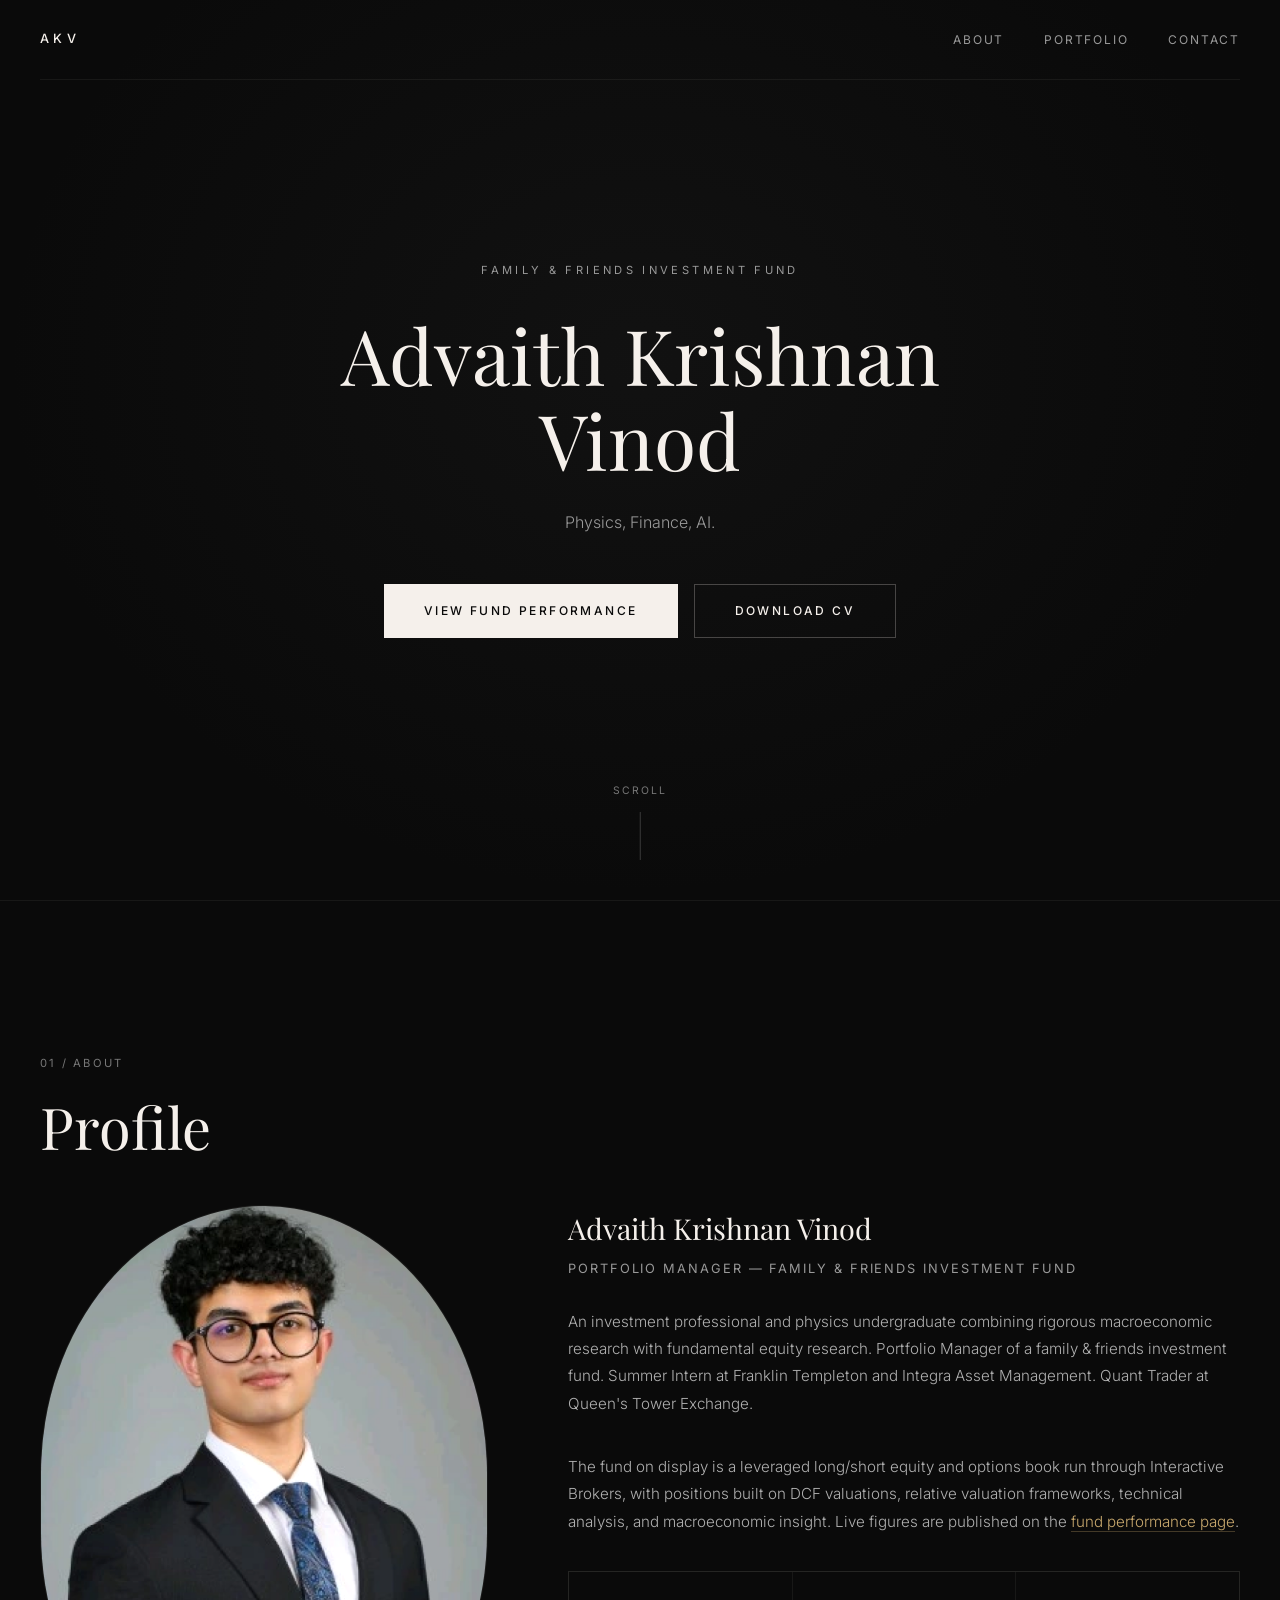
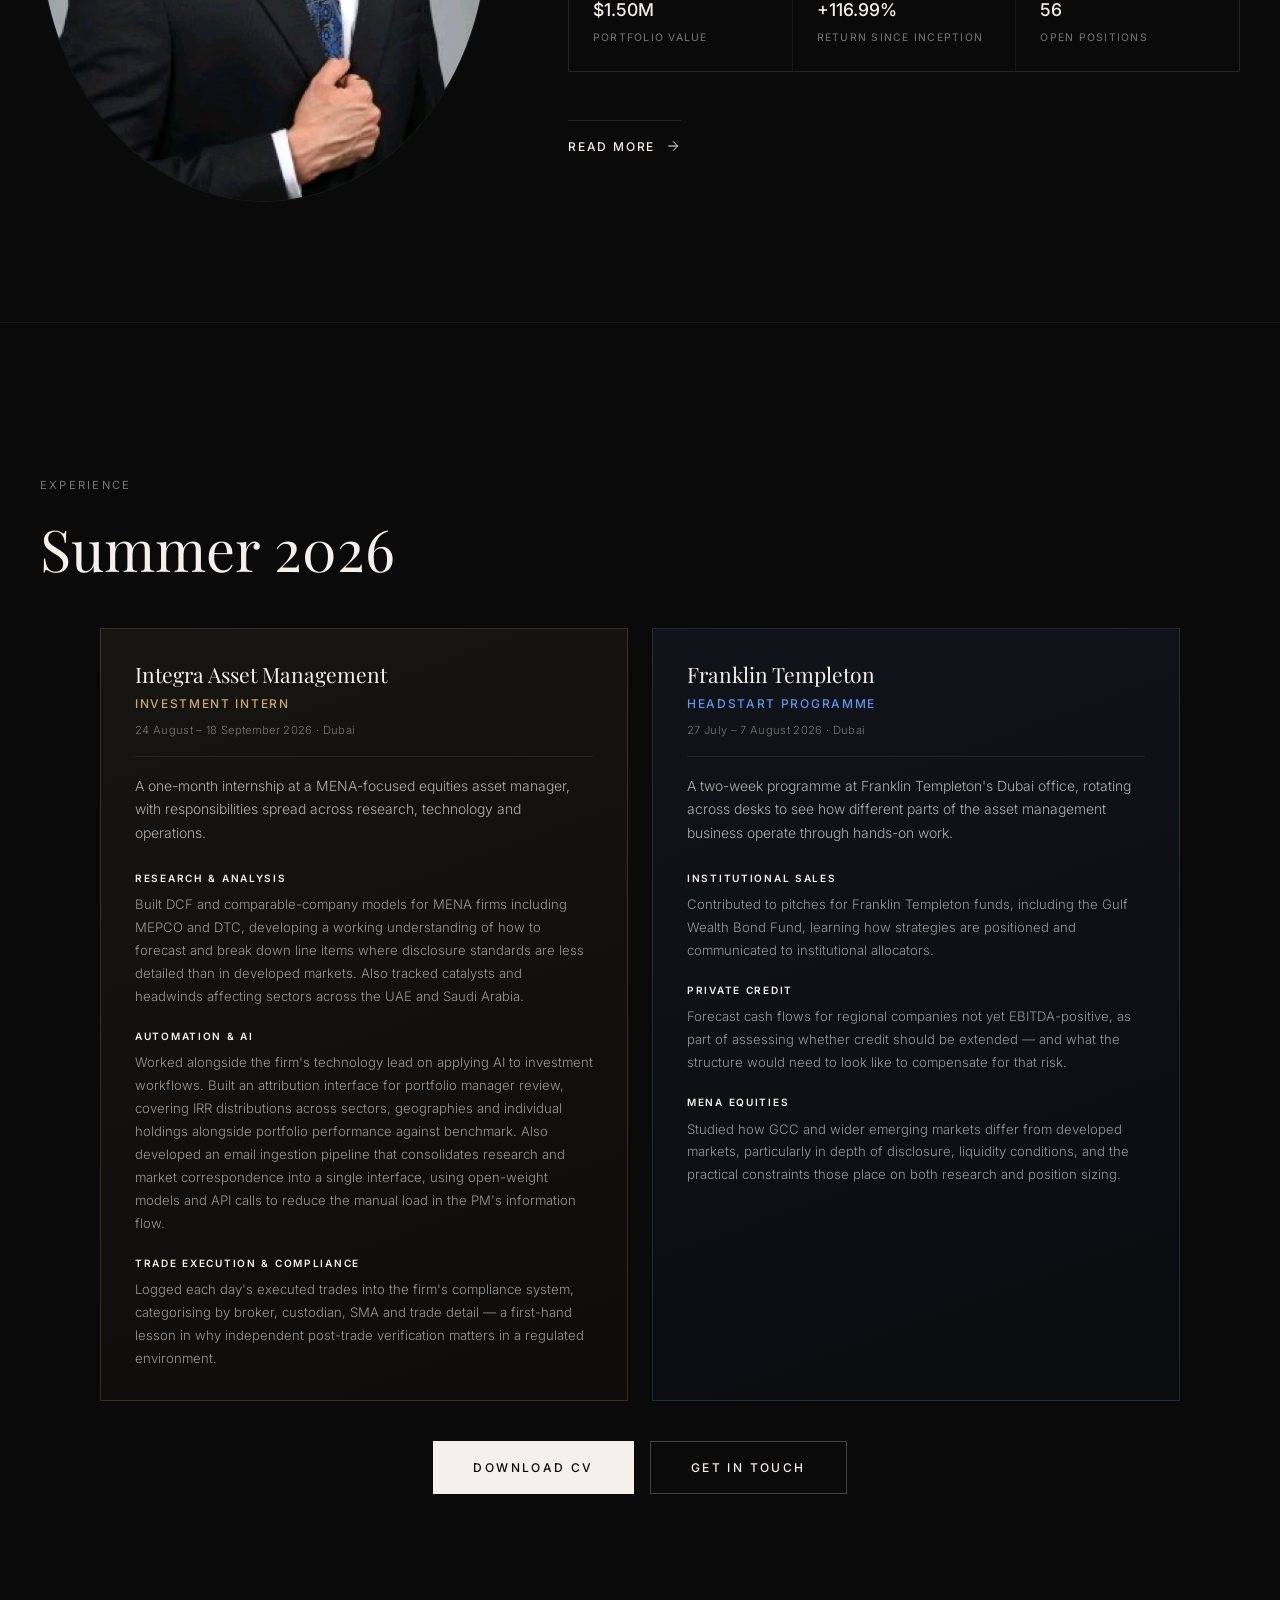
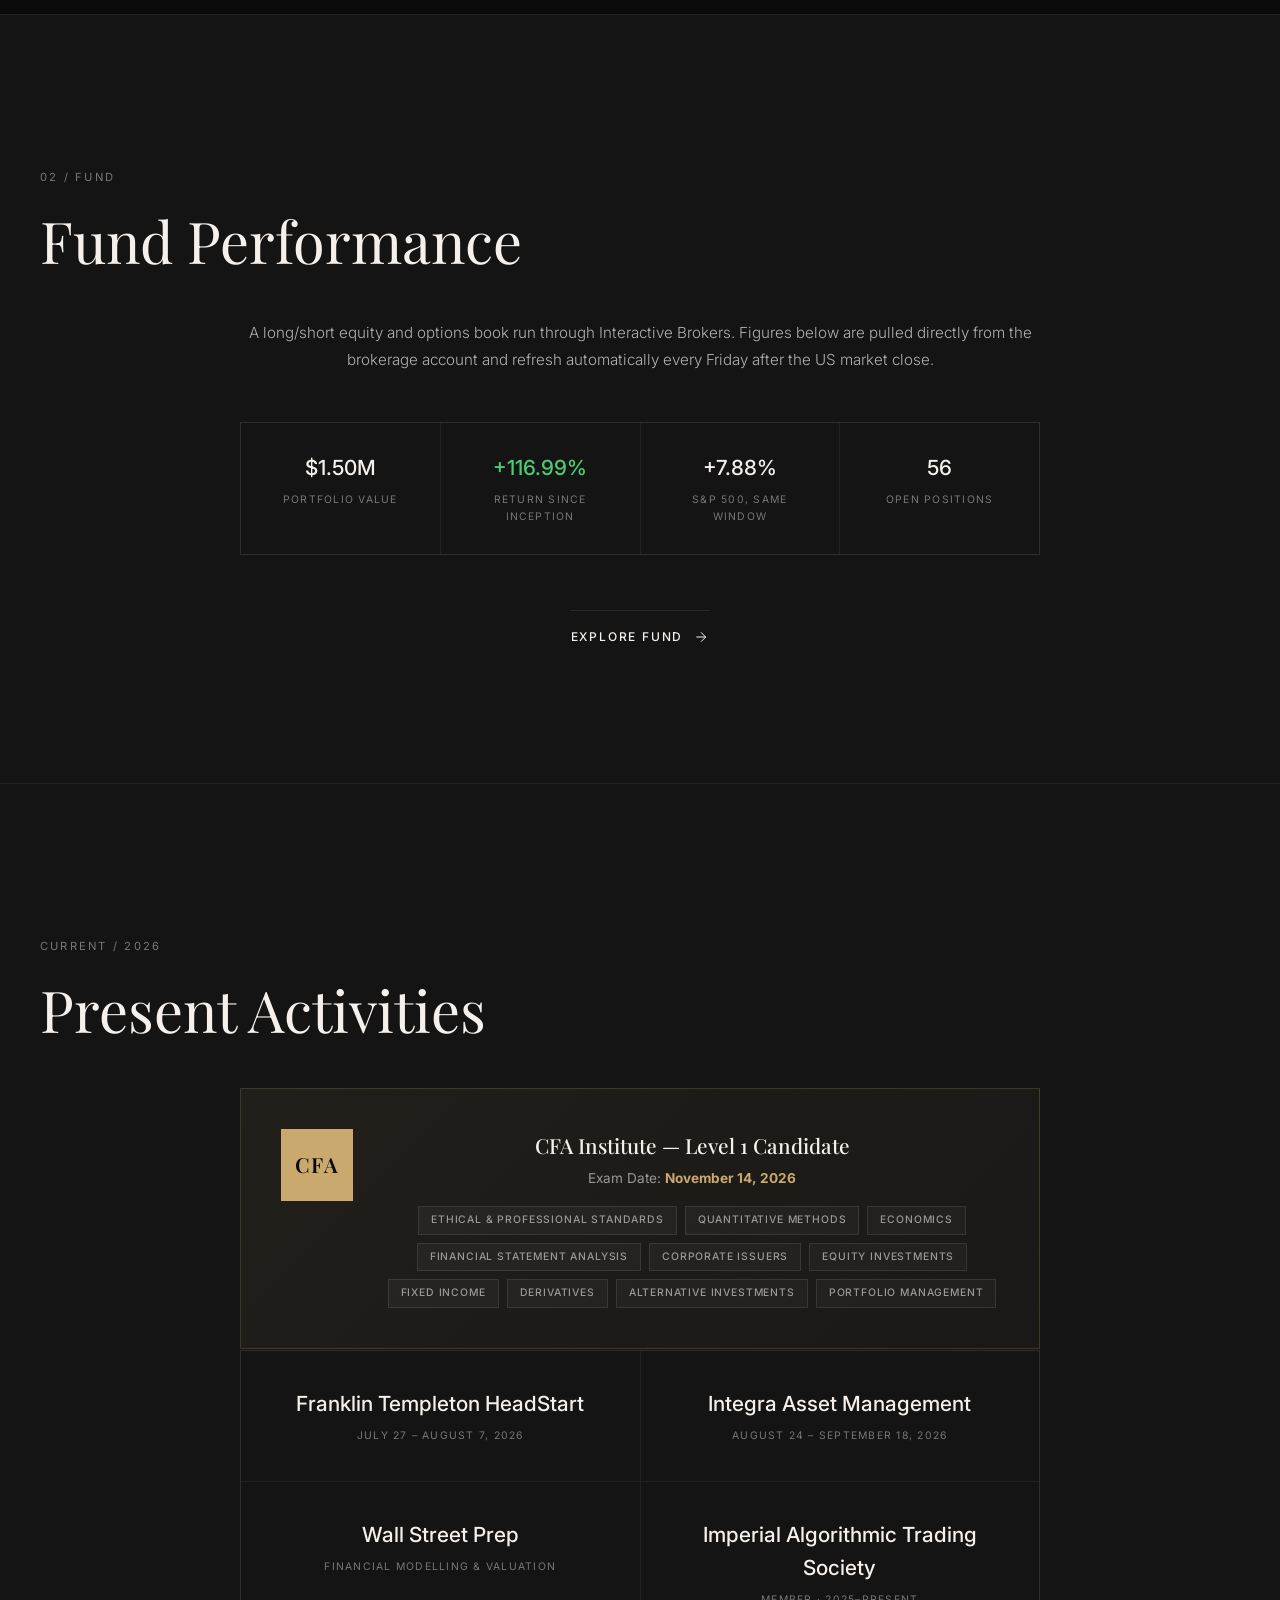
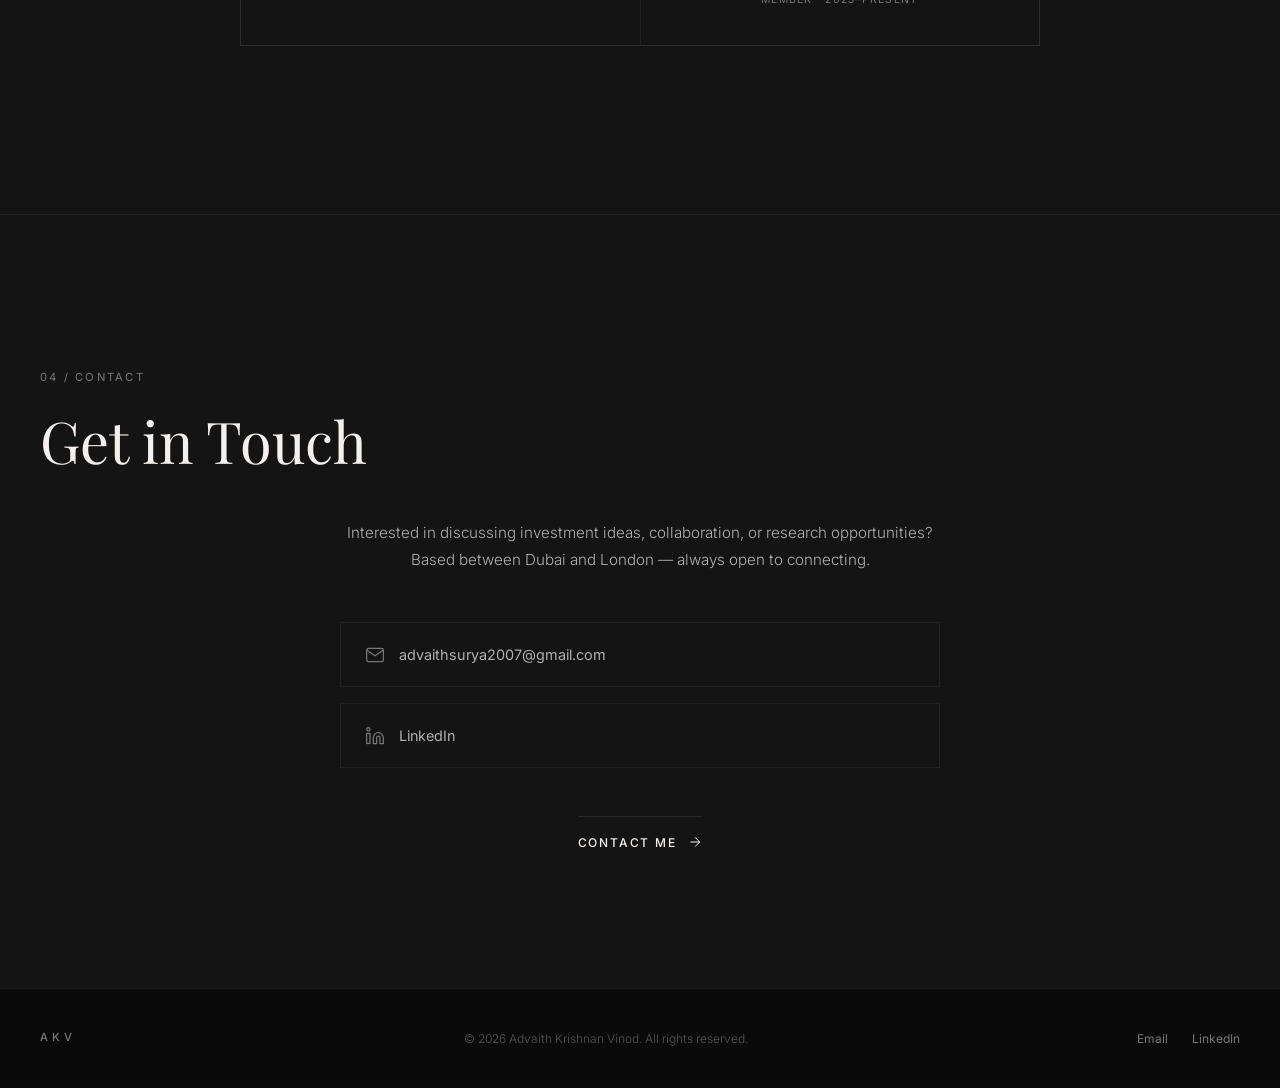
==== index.html @ c3e995c8 "Redesign: animated growth chart, weekly returns, and copy changes CHARTS The performance section now" ====
<!DOCTYPE html>
<html lang="en">
<head>
    <meta charset="UTF-8">
    <meta name="viewport" content="width=device-width, initial-scale=1.0">
    <title>Advaith Krishnan Vinod | Portfolio Manager</title>
    <link rel="stylesheet" href="css/style.css">
    <link rel="preconnect" href="https://fonts.googleapis.com">
    <link rel="preconnect" href="https://fonts.gstatic.com" crossorigin>
    <link href="https://fonts.googleapis.com/css2?family=Inter:wght@300;400;500;600&family=Playfair+Display:ital,wght@0,400;0,500;0,600;1,400&display=swap" rel="stylesheet">
</head>
<body>

    <!-- Loader -->
    <div id="loader">
        <div class="loader-line"></div>
    </div>

    <!-- Navigation -->
    <nav id="navbar">
        <div class="nav-inner">
            <a href="index.html" class="nav-logo">AKV</a>
            <div class="nav-links">
                <a href="pages/about.html" class="nav-link">About</a>
                <a href="pages/portfolio.html" class="nav-link">Portfolio</a>
                <a href="pages/contact.html" class="nav-link">Contact</a>
            </div>
            <button class="nav-menu-btn" id="menuBtn" aria-label="Toggle menu">
                <span></span>
                <span></span>
            </button>
        </div>
    </nav>

    <!-- Mobile Menu -->
    <div id="mobileMenu" class="mobile-menu">
        <div class="mobile-menu-links">
            <a href="pages/about.html" class="mobile-link">About</a>
            <a href="pages/portfolio.html" class="mobile-link">Portfolio</a>
            <a href="pages/contact.html" class="mobile-link">Contact</a>
        </div>
    </div>

    <!-- Hero Section -->
    <section id="hero" class="section hero">
        <div class="hero-content">
            <p class="hero-eyebrow">Family &amp; Friends Investment Fund</p>
            <h1 class="hero-title">
                <span class="title-line">Advaith Krishnan Vinod</span>
            </h1>
            <p class="hero-subtitle">Physics, Finance, AI.</p>
            <div class="hero-ctas">
                <a href="pages/portfolio.html" class="hero-cta">View Fund Performance</a>
                <a href="CV - AVK (Summer 27).pdf" class="hero-cta hero-cta-outline" target="_blank">Download CV</a>
            </div>
        </div>
        <div class="hero-scroll-indicator">
            <span>Scroll</span>
            <div class="scroll-line"></div>
        </div>
    </section>

    <!-- About Snippet -->
    <section id="about-snippet" class="section snippet-section">
        <div class="container">
            <div class="section-header">
                <span class="section-label">01 / About</span>
                <h2 class="section-title">Profile</h2>
            </div>
            <div class="snippet-grid snippet-about">
                <div class="snippet-image">
                    <img src="assets/images/portrait.png" alt="Advaith Krishnan Vinod" loading="lazy">
                </div>
                <div class="snippet-content">
                    <h3 class="snippet-name">Advaith Krishnan Vinod</h3>
                    <p class="snippet-role">Portfolio Manager — Family &amp; Friends Investment Fund</p>
                    <p class="snippet-text">An investment professional and physics undergraduate combining rigorous macroeconomic research with fundamental equity research. Portfolio Manager of a family &amp; friends investment fund. Summer Intern at Franklin Templeton and Integra Asset Management. Quant Trader at Queen's Tower Exchange.</p>
                    <p class="snippet-text">The fund on display is a leveraged long/short equity and options book run through Interactive Brokers, with positions built on DCF valuations, relative valuation frameworks, technical analysis, and macroeconomic insight. Live figures are published on the <a href="pages/portfolio.html" class="inline-link">fund performance page</a>.</p>
                    <div class="snippet-highlights">
                        <div class="highlight">
                            <span class="highlight-value" data-fund="value">—</span>
                            <span class="highlight-label">Portfolio Value</span>
                        </div>
                        <div class="highlight">
                            <span class="highlight-value" data-fund="return">—</span>
                            <span class="highlight-label">Return Since Inception</span>
                        </div>
                        <div class="highlight">
                            <span class="highlight-value" data-fund="positions">—</span>
                            <span class="highlight-label">Open Positions</span>
                        </div>
                    </div>
                    <a href="pages/about.html" class="read-more">
                        <span>Read More</span>
                        <svg viewBox="0 0 24 24" fill="none" stroke="currentColor" stroke-width="1.5" width="16" height="16">
                            <line x1="5" y1="12" x2="19" y2="12"/>
                            <polyline points="12 5 19 12 12 19"/>
                        </svg>
                    </a>
                </div>
            </div>
        </div>
    </section>

    <!-- Internship Section -->
    <section id="internship-snippet" class="section snippet-section">
        <div class="container">
            <div class="section-header">
                <span class="section-label">Experience</span>
                <h2 class="section-title">Summer 2026</h2>
            </div>
            <div class="snippet-content-full snippet-content-wide">
                <div class="role-grid">

                    <article class="role-card">
                        <header class="role-head">
                            <h3 class="role-firm">Integra Asset Management</h3>
                            <p class="role-title">Investment Intern</p>
                            <p class="role-meta">24 August – 18 September 2026 &middot; Dubai</p>
                        </header>
                        <p class="role-intro">A one-month internship at a MENA-focused equities asset manager, with responsibilities spread across research, technology and operations.</p>

                        <div class="role-area">
                            <h4 class="role-area-title">Research &amp; Analysis</h4>
                            <p>Built DCF and comparable-company models for MENA firms including MEPCO and DTC, developing a working understanding of how to forecast and break down line items where disclosure standards are less detailed than in developed markets. Also tracked catalysts and headwinds affecting sectors across the UAE and Saudi Arabia.</p>
                        </div>

                        <div class="role-area">
                            <h4 class="role-area-title">Automation &amp; AI</h4>
                            <p>Worked alongside the firm's technology lead on applying AI to investment workflows. Built an attribution interface for portfolio manager review, covering IRR distributions across sectors, geographies and individual holdings alongside portfolio performance against benchmark. Also developed an email ingestion pipeline that consolidates research and market correspondence into a single interface, using open-weight models and API calls to reduce the manual load in the PM's information flow.</p>
                        </div>

                        <div class="role-area">
                            <h4 class="role-area-title">Trade Execution &amp; Compliance</h4>
                            <p>Logged each day's executed trades into the firm's compliance system, categorising by broker, custodian, SMA and trade detail — a first-hand lesson in why independent post-trade verification matters in a regulated environment.</p>
                        </div>
                    </article>

                    <article class="role-card role-card-alt">
                        <header class="role-head">
                            <h3 class="role-firm">Franklin Templeton</h3>
                            <p class="role-title">HeadStart Programme</p>
                            <p class="role-meta">27 July – 7 August 2026 &middot; Dubai</p>
                        </header>
                        <p class="role-intro">A two-week programme at Franklin Templeton's Dubai office, rotating across desks to see how different parts of the asset management business operate through hands-on work.</p>

                        <div class="role-area">
                            <h4 class="role-area-title">Institutional Sales</h4>
                            <p>Contributed to pitches for Franklin Templeton funds, including the Gulf Wealth Bond Fund, learning how strategies are positioned and communicated to institutional allocators.</p>
                        </div>

                        <div class="role-area">
                            <h4 class="role-area-title">Private Credit</h4>
                            <p>Forecast cash flows for regional companies not yet EBITDA-positive, as part of assessing whether credit should be extended — and what the structure would need to look like to compensate for that risk.</p>
                        </div>

                        <div class="role-area">
                            <h4 class="role-area-title">MENA Equities</h4>
                            <p>Studied how GCC and wider emerging markets differ from developed markets, particularly in depth of disclosure, liquidity conditions, and the practical constraints those place on both research and position sizing.</p>
                        </div>
                    </article>

                </div>
                <div class="internship-ctas">
                    <a href="CV - AVK (Summer 27).pdf" class="hero-cta" target="_blank">Download CV</a>
                    <a href="pages/contact.html" class="hero-cta hero-cta-outline">Get in Touch</a>
                </div>
            </div>
        </div>
    </section>

    <!-- Portfolio Snippet -->
    <section id="portfolio-snippet" class="section snippet-section snippet-dark">
        <div class="container">
            <div class="section-header">
                <span class="section-label">02 / Fund</span>
                <h2 class="section-title">Fund Performance</h2>
            </div>
            <div class="snippet-content-full">
                <p class="snippet-text">A long/short equity and options book run through Interactive Brokers. Figures below are pulled directly from the brokerage account and refresh automatically every Friday after the US market close.</p>
                <div class="portfolio-preview-stats">
                    <div class="preview-stat">
                        <span class="preview-stat-value" data-fund="value">—</span>
                        <span class="preview-stat-label">Portfolio Value</span>
                    </div>
                    <div class="preview-stat">
                        <span class="preview-stat-value positive" data-fund="return">—</span>
                        <span class="preview-stat-label">Return Since Inception</span>
                    </div>
                    <div class="preview-stat">
                        <span class="preview-stat-value" data-fund="benchmark">—</span>
                        <span class="preview-stat-label">S&amp;P 500, Same Window</span>
                    </div>
                    <div class="preview-stat">
                        <span class="preview-stat-value" data-fund="positions">—</span>
                        <span class="preview-stat-label">Open Positions</span>
                    </div>
                </div>
                <a href="pages/portfolio.html" class="read-more">
                    <span>Explore Fund</span>
                    <svg viewBox="0 0 24 24" fill="none" stroke="currentColor" stroke-width="1.5" width="16" height="16">
                        <line x1="5" y1="12" x2="19" y2="12"/>
                        <polyline points="12 5 19 12 12 19"/>
                    </svg>
                </a>
            </div>
        </div>
    </section>

    <!-- Present Activities Section -->
    <section id="activities-snippet" class="section snippet-section snippet-dark">
        <div class="container">
            <div class="section-header">
                <span class="section-label">Current / 2026</span>
                <h2 class="section-title">Present Activities</h2>
            </div>
            <div class="snippet-content-full">
                <div class="cfa-feature-card">
                    <div class="cfa-feature-inner">
                        <div class="cfa-feature-badge">CFA</div>
                        <div class="cfa-feature-content">
                            <h3>CFA Institute — Level 1 Candidate</h3>
                            <p class="cfa-exam-date">Exam Date: <strong>November 14, 2026</strong></p>
                            <div class="cfa-topics">
                                <span class="cfa-topic">Ethical & Professional Standards</span>
                                <span class="cfa-topic">Quantitative Methods</span>
                                <span class="cfa-topic">Economics</span>
                                <span class="cfa-topic">Financial Statement Analysis</span>
                                <span class="cfa-topic">Corporate Issuers</span>
                                <span class="cfa-topic">Equity Investments</span>
                                <span class="cfa-topic">Fixed Income</span>
                                <span class="cfa-topic">Derivatives</span>
                                <span class="cfa-topic">Alternative Investments</span>
                                <span class="cfa-topic">Portfolio Management</span>
                            </div>
                        </div>
                    </div>
                </div>
                <div class="portfolio-preview-stats activities-grid">
                    <div class="preview-stat">
                        <span class="preview-stat-value">Franklin Templeton HeadStart</span>
                        <span class="preview-stat-label">July 27 – August 7, 2026</span>
                    </div>
                    <div class="preview-stat">
                        <span class="preview-stat-value">Integra Asset Management</span>
                        <span class="preview-stat-label">August 24 – September 18, 2026</span>
                    </div>
                    <div class="preview-stat">
                        <span class="preview-stat-value">Wall Street Prep</span>
                        <span class="preview-stat-label">Financial Modelling & Valuation</span>
                    </div>
                    <div class="preview-stat">
                        <span class="preview-stat-value">Imperial Algorithmic Trading Society</span>
                        <span class="preview-stat-label">Member · 2025–Present</span>
                    </div>
                </div>
            </div>
        </div>
    </section>

    <!-- Contact Snippet -->
    <section id="contact-snippet" class="section snippet-section snippet-dark">
        <div class="container">
            <div class="section-header">
                <span class="section-label">04 / Contact</span>
                <h2 class="section-title">Get in Touch</h2>
            </div>
            <div class="snippet-content-full snippet-contact">
                <p class="snippet-text">Interested in discussing investment ideas, collaboration, or research opportunities? Based between Dubai and London — always open to connecting.</p>
                <div class="contact-preview-links">
                    <a href="mailto:advaithsurya2007@gmail.com" class="contact-preview-link">
                        <svg viewBox="0 0 24 24" fill="none" stroke="currentColor" stroke-width="1.5" width="20" height="20">
                            <path d="M4 4h16c1.1 0 2 .9 2 2v12c0 1.1-.9 2-2 2H4c-1.1 0-2-.9-2-2V6c0-1.1.9-2 2-2z"/>
                            <polyline points="22,6 12,13 2,6"/>
                        </svg>
                        <span>advaithsurya2007@gmail.com</span>
                    </a>
                    <a href="https://www.linkedin.com/in/advaith-krishnan-vinod" target="_blank" rel="noopener" class="contact-preview-link">
                        <svg viewBox="0 0 24 24" fill="none" stroke="currentColor" stroke-width="1.5" width="20" height="20">
                            <path d="M16 8a6 6 0 0 1 6 6v7h-4v-7a2 2 0 0 0-2-2 2 2 0 0 0-2 2v7h-4v-7a6 6 0 0 1 6-6z"/>
                            <rect x="2" y="9" width="4" height="12"/>
                            <circle cx="4" cy="4" r="2"/>
                        </svg>
                        <span>LinkedIn</span>
                    </a>
                </div>
                <a href="pages/contact.html" class="read-more">
                    <span>Contact Me</span>
                    <svg viewBox="0 0 24 24" fill="none" stroke="currentColor" stroke-width="1.5" width="16" height="16">
                        <line x1="5" y1="12" x2="19" y2="12"/>
                        <polyline points="12 5 19 12 12 19"/>
                    </svg>
                </a>
            </div>
        </div>
    </section>

    <!-- Footer -->
    <footer class="footer">
        <div class="container footer-inner">
            <span class="footer-logo">AKV</span>
            <span class="footer-copy">&copy; 2026 Advaith Krishnan Vinod. All rights reserved.</span>
            <div class="footer-links">
                <a href="mailto:advaithsurya2007@gmail.com">Email</a>
                <a href="https://www.linkedin.com/in/advaith-krishnan-vinod" target="_blank" rel="noopener">LinkedIn</a>
            </div>
        </div>
    </footer>

    <script src="js/fund-data.js"></script>
    <script src="js/app.js"></script>
</body>
</html>
---- css/style.css ----
/* ============================================
   INVESTMENT PORTFOLIO — Luxury Minimalist Theme
   Color: Black + Off-white
   Inspired by: Chanel, Bottega Veneta, Aesop
   ============================================ */

:root {
    --black: #0a0a0a;
    --black-light: #141414;
    --black-soft: #1a1a1a;
    --gray-900: #222222;
    --gray-800: #2a2a2a;
    --gray-700: #3a3a3a;
    --gray-600: #555555;
    --gray-500: #777777;
    --gray-400: #999999;
    --gray-300: #b0b0b0;
    --off-white: #f5f0eb;
    --cream: #ede8e3;
    --white: #faf8f6;
    --green: #4ecb71;
    --green-soft: rgba(78, 203, 113, 0.12);
    --red: #e74c5e;
    --red-soft: rgba(231, 76, 94, 0.12);
    --gold: #c9a96e;

    --font-sans: 'Inter', -apple-system, BlinkMacSystemFont, sans-serif;
    --font-serif: 'Playfair Display', Georgia, serif;

    --ease-out-expo: cubic-bezier(0.16, 1, 0.3, 1);
    --ease-out-quart: cubic-bezier(0.25, 1, 0.5, 1);
}

/* ---- Reset & Base ---- */
*, *::before, *::after {
    margin: 0;
    padding: 0;
    box-sizing: border-box;
}

html {
    scroll-behavior: smooth;
    font-size: 16px;
    -webkit-font-smoothing: antialiased;
    -moz-osx-font-smoothing: grayscale;
}

body {
    font-family: var(--font-sans);
    background: var(--black);
    color: var(--off-white);
    line-height: 1.6;
    overflow-x: hidden;
}

::selection {
    background: var(--off-white);
    color: var(--black);
}

a {
    color: inherit;
    text-decoration: none;
}

img {
    max-width: 100%;
    display: block;
}

button {
    border: none;
    background: none;
    cursor: pointer;
    font-family: inherit;
    color: inherit;
}

ul {
    list-style: none;
}

/* ---- Internship Section ---- */
.internship-text strong {
    color: var(--off-white);
    font-weight: 500;
}

.internship-details {
    display: flex;
    gap: 40px;
    margin: 32px 0;
    flex-wrap: wrap;
}

.internship-detail {
    display: flex;
    flex-direction: column;
    gap: 4px;
}

.internship-detail-label {
    font-size: 0.6rem;
    font-weight: 400;
    letter-spacing: 0.15em;
    text-transform: uppercase;
    color: var(--gray-500);
}

.internship-detail-value {
    font-size: 0.9rem;
    font-weight: 400;
    color: var(--off-white);
    line-height: 1.5;
}

.internship-ctas {
    display: flex;
    justify-content: center;
    gap: 16px;
    margin-top: 8px;
}

@media (max-width: 768px) {
    .internship-details {
        gap: 24px;
    }
}

/* ---- Loader ---- */
#loader {
    position: fixed;
    top: 0;
    left: 0;
    width: 100%;
    height: 100%;
    background: var(--black);
    z-index: 10000;
    display: flex;
    align-items: center;
    justify-content: center;
    transition: opacity 0.6s var(--ease-out-expo), visibility 0.6s;
}

#loader.hidden {
    opacity: 0;
    visibility: hidden;
}

.loader-line {
    width: 120px;
    height: 1px;
    background: var(--gray-700);
    position: relative;
    overflow: hidden;
}

.loader-line::after {
    content: '';
    position: absolute;
    top: 0;
    left: -100%;
    width: 100%;
    height: 100%;
    background: var(--off-white);
    animation: loaderSlide 1.2s var(--ease-out-expo) infinite;
}

@keyframes loaderSlide {
    0% { left: -100%; }
    100% { left: 100%; }
}

/* ---- Container ---- */
.container {
    width: 100%;
    max-width: 1280px;
    margin: 0 auto;
    padding: 0 40px;
}

@media (max-width: 768px) {
    .container { padding: 0 24px; }
}

/* ---- Navigation ---- */
#navbar {
    position: fixed;
    top: 0;
    left: 0;
    width: 100%;
    z-index: 1000;
    padding: 0 40px;
    transition: background 0.4s, backdrop-filter 0.4s, padding 0.4s;
}

#navbar.scrolled {
    background: rgba(10, 10, 10, 0.85);
    backdrop-filter: blur(20px);
    -webkit-backdrop-filter: blur(20px);
}

.nav-inner {
    display: flex;
    align-items: center;
    justify-content: space-between;
    height: 80px;
    border-bottom: 1px solid rgba(245, 240, 235, 0.06);
}

.nav-logo {
    font-family: var(--font-sans);
    font-weight: 500;
    font-size: 0.8rem;
    letter-spacing: 0.35em;
    color: var(--off-white);
}

.nav-links {
    display: flex;
    gap: 40px;
}

.nav-link {
    font-size: 0.75rem;
    font-weight: 400;
    letter-spacing: 0.15em;
    text-transform: uppercase;
    color: var(--gray-400);
    transition: color 0.3s;
    position: relative;
}

.nav-link::after {
    content: '';
    position: absolute;
    bottom: -4px;
    left: 0;
    width: 0;
    height: 1px;
    background: var(--off-white);
    transition: width 0.4s var(--ease-out-expo);
}

.nav-link:hover,
.nav-link.active {
    color: var(--off-white);
}

.nav-link:hover::after,
.nav-link.active::after {
    width: 100%;
}

.nav-menu-btn {
    display: none;
    flex-direction: column;
    gap: 6px;
    padding: 8px;
}

.nav-menu-btn span {
    display: block;
    width: 24px;
    height: 1px;
    background: var(--off-white);
    transition: transform 0.3s var(--ease-out-expo), opacity 0.3s;
}

.nav-menu-btn.open span:first-child {
    transform: translateY(3.5px) rotate(45deg);
}

.nav-menu-btn.open span:last-child {
    transform: translateY(-3.5px) rotate(-45deg);
}

@media (max-width: 768px) {
    #navbar { padding: 0 24px; }
    .nav-links { display: none; }
    .nav-menu-btn { display: flex; }
}

/* ---- Mobile Menu ---- */
.mobile-menu {
    position: fixed;
    top: 0;
    left: 0;
    width: 100%;
    height: 100%;
    background: var(--black);
    z-index: 999;
    display: flex;
    align-items: center;
    justify-content: center;
    opacity: 0;
    visibility: hidden;
    transition: opacity 0.5s var(--ease-out-expo), visibility 0.5s;
}

.mobile-menu.open {
    opacity: 1;
    visibility: visible;
}

.mobile-menu-links {
    display: flex;
    flex-direction: column;
    align-items: center;
    gap: 32px;
}

.mobile-link {
    font-family: var(--font-serif);
    font-size: 2rem;
    font-weight: 400;
    color: var(--off-white);
    opacity: 0;
    transform: translateY(20px);
    transition: opacity 0.5s var(--ease-out-expo), transform 0.5s var(--ease-out-expo);
}

.mobile-menu.open .mobile-link {
    opacity: 1;
    transform: translateY(0);
}

.mobile-menu.open .mobile-link:nth-child(1) { transition-delay: 0.1s; }
.mobile-menu.open .mobile-link:nth-child(2) { transition-delay: 0.15s; }
.mobile-menu.open .mobile-link:nth-child(3) { transition-delay: 0.2s; }
.mobile-menu.open .mobile-link:nth-child(4) { transition-delay: 0.25s; }

/* ---- Section Base ---- */
.section {
    padding: 140px 0;
    position: relative;
}

.section-header {
    margin-bottom: 80px;
}

.section-label {
    display: block;
    font-size: 0.7rem;
    font-weight: 400;
    letter-spacing: 0.2em;
    text-transform: uppercase;
    color: var(--gray-500);
    margin-bottom: 20px;
}

.section-title {
    font-family: var(--font-serif);
    font-size: clamp(2.4rem, 5vw, 3.6rem);
    font-weight: 400;
    line-height: 1.15;
    color: var(--off-white);
}

/* ---- Reveal Animation ---- */
.reveal {
    opacity: 0;
    transform: translateY(26px);
    transition: opacity 0.75s var(--ease-out-expo), transform 0.75s var(--ease-out-expo);
    will-change: opacity, transform;
}

.reveal.visible {
    opacity: 1;
    transform: none;
}

/* Children of a revealed group come in one after another rather than all at
   once — the eye follows the sequence instead of the whole block flashing in. */
.reveal-stagger > * {
    opacity: 0;
    transform: translateY(18px);
    transition: opacity 0.62s var(--ease-out-expo), transform 0.62s var(--ease-out-expo);
}

.reveal-stagger.visible > * {
    opacity: 1;
    transform: none;
}

.reveal-stagger.visible > *:nth-child(1) { transition-delay: 0.00s; }
.reveal-stagger.visible > *:nth-child(2) { transition-delay: 0.09s; }
.reveal-stagger.visible > *:nth-child(3) { transition-delay: 0.18s; }
.reveal-stagger.visible > *:nth-child(4) { transition-delay: 0.27s; }
.reveal-stagger.visible > *:nth-child(5) { transition-delay: 0.36s; }
.reveal-stagger.visible > *:nth-child(6) { transition-delay: 0.45s; }

/* Section headings rise a little further, so a new section announces itself. */
.section-header.reveal {
    transform: translateY(34px);
}

/* The portrait drifts in from the side to break the uniform upward motion. */
.snippet-image.reveal {
    transform: translateY(0) translateX(-30px);
}
.snippet-image.reveal.visible {
    transform: none;
}

/* Anyone who has asked for less motion gets none of it. */
@media (prefers-reduced-motion: reduce) {
    .reveal,
    .reveal-stagger > * {
        opacity: 1 !important;
        transform: none !important;
        transition: none !important;
    }
}

/* ---- Hero ---- */
.hero {
    min-height: 100vh;
    display: flex;
    align-items: center;
    justify-content: center;
    text-align: center;
    padding: 0 40px;
    position: relative;
    background: var(--black);
}

.hero::before {
    content: '';
    position: absolute;
    top: 0;
    left: 0;
    right: 0;
    bottom: 0;
    background: radial-gradient(ellipse at 50% 40%, rgba(60, 60, 60, 0.15) 0%, transparent 70%);
    pointer-events: none;
}

.hero-content {
    max-width: 800px;
    position: relative;
    z-index: 1;
}

.hero-eyebrow {
    font-size: 0.7rem;
    font-weight: 400;
    letter-spacing: 0.3em;
    text-transform: uppercase;
    color: var(--gray-400);
    margin-bottom: 32px;
    opacity: 0;
    animation: fadeUp 1s var(--ease-out-expo) 0.5s forwards;
}

.hero-title {
    font-family: var(--font-serif);
    font-size: clamp(2.8rem, 6vw, 5rem);
    font-weight: 400;
    line-height: 1.1;
    margin-bottom: 28px;
}

.title-line {
    display: block;
    opacity: 0;
    animation: fadeUp 1s var(--ease-out-expo) forwards;
}

.title-line:nth-child(1) { animation-delay: 0.7s; }
.title-line:nth-child(2) { animation-delay: 0.9s; }

.hero-subtitle {
    font-size: 1rem;
    font-weight: 300;
    color: var(--gray-400);
    max-width: 520px;
    margin: 0 auto 48px;
    line-height: 1.7;
    opacity: 0;
    animation: fadeUp 1s var(--ease-out-expo) 1.1s forwards;
}

.hero-cta {
    display: inline-flex;
    align-items: center;
    gap: 8px;
    font-size: 0.75rem;
    font-weight: 500;
    letter-spacing: 0.2em;
    text-transform: uppercase;
    color: var(--black);
    background: var(--off-white);
    padding: 16px 40px;
    transition: background 0.3s, border-color 0.3s, transform 0.3s var(--ease-out-expo);
}

.hero .hero-cta {
    opacity: 0;
    animation: fadeUp 1s var(--ease-out-expo) 1.3s forwards;
}

.hero-cta:hover {
    background: var(--cream);
    transform: translateY(-2px);
}

.hero-scroll-indicator {
    position: absolute;
    bottom: 40px;
    left: 50%;
    transform: translateX(-50%);
    display: flex;
    flex-direction: column;
    align-items: center;
    gap: 12px;
    opacity: 0;
    animation: fadeIn 1s var(--ease-out-expo) 1.8s forwards;
}

.hero-scroll-indicator span {
    font-size: 0.65rem;
    letter-spacing: 0.2em;
    text-transform: uppercase;
    color: var(--gray-500);
}

.scroll-line {
    width: 1px;
    height: 48px;
    background: var(--gray-700);
    position: relative;
    overflow: hidden;
}

.scroll-line::after {
    content: '';
    position: absolute;
    top: -100%;
    left: 0;
    width: 100%;
    height: 100%;
    background: var(--off-white);
    animation: scrollLine 2s var(--ease-out-expo) infinite;
}

@keyframes scrollLine {
    0% { top: -100%; }
    50% { top: 100%; }
    50.01% { top: -100%; }
    100% { top: 100%; }
}

@keyframes fadeUp {
    from { opacity: 0; transform: translateY(30px); }
    to { opacity: 1; transform: translateY(0); }
}

@keyframes fadeIn {
    from { opacity: 0; }
    to { opacity: 1; }
}

/* ---- About Section ---- */
.about {
    background: var(--black);
    border-top: 1px solid rgba(245, 240, 235, 0.06);
}

.about-grid {
    display: grid;
    grid-template-columns: 1fr 1.5fr;
    gap: 80px;
    align-items: start;
}

.about-image {
    position: sticky;
    top: 120px;
}

.image-placeholder {
    aspect-ratio: 3/4;
    background: var(--black-soft);
    border: 1px solid rgba(245, 240, 235, 0.06);
    display: flex;
    align-items: center;
    justify-content: center;
    color: var(--gray-600);
    font-size: 0.8rem;
    letter-spacing: 0.15em;
    text-transform: uppercase;
}

.about-name {
    font-family: var(--font-serif);
    font-size: 1.8rem;
    font-weight: 400;
    margin-bottom: 8px;
}

.about-role {
    font-size: 0.8rem;
    font-weight: 400;
    letter-spacing: 0.15em;
    text-transform: uppercase;
    color: var(--gray-400);
    margin-bottom: 36px;
}

.about-bio p {
    font-size: 0.95rem;
    font-weight: 300;
    color: var(--gray-300);
    line-height: 1.8;
    margin-bottom: 20px;
}

.about-details {
    margin-top: 48px;
    display: flex;
    flex-direction: column;
    gap: 36px;
    padding-top: 48px;
    border-top: 1px solid rgba(245, 240, 235, 0.06);
}

.detail-group h4 {
    font-size: 0.7rem;
    font-weight: 500;
    letter-spacing: 0.2em;
    text-transform: uppercase;
    color: var(--gray-500);
    margin-bottom: 12px;
}

.detail-group p {
    font-size: 0.9rem;
    font-weight: 300;
    color: var(--gray-300);
    line-height: 1.7;
}

.expertise-list li {
    font-size: 0.9rem;
    font-weight: 300;
    color: var(--gray-300);
    padding: 6px 0;
    border-bottom: 1px solid rgba(245, 240, 235, 0.04);
}

.expertise-list li:last-child {
    border-bottom: none;
}

@media (max-width: 900px) {
    .about-grid {
        grid-template-columns: 1fr;
        gap: 48px;
    }
    .about-image {
        position: relative;
        top: 0;
        max-width: 320px;
    }
}

/* ---- Portfolio Section ---- */
.portfolio-section {
    background: var(--black-light);
    border-top: 1px solid rgba(245, 240, 235, 0.06);
}

.portfolio-summary {
    display: grid;
    grid-template-columns: repeat(3, 1fr);
    gap: 1px;
    background: rgba(245, 240, 235, 0.06);
    border: 1px solid rgba(245, 240, 235, 0.06);
    margin-bottom: 60px;
}

.summary-card {
    background: var(--black-light);
    padding: 32px;
    display: flex;
    flex-direction: column;
    gap: 12px;
}

.summary-label {
    font-size: 0.7rem;
    font-weight: 400;
    letter-spacing: 0.15em;
    text-transform: uppercase;
    color: var(--gray-500);
}

.summary-value {
    font-family: var(--font-sans);
    font-size: 1.6rem;
    font-weight: 500;
    color: var(--off-white);
}

.summary-value.positive { color: var(--green); }
.summary-value.negative { color: var(--red); }

@media (max-width: 768px) {
    .portfolio-summary {
        grid-template-columns: repeat(2, 1fr);
    }
}

@media (max-width: 480px) {
    .portfolio-summary {
        grid-template-columns: 1fr;
    }
}

/* ---- Portfolio Tabs ---- */
.portfolio-tabs {
    display: flex;
    gap: 0;
    border-bottom: 1px solid rgba(245, 240, 235, 0.08);
    margin-bottom: 40px;
}

@media (max-width: 480px) {
    .watchlist-grid {
        grid-template-columns: 1fr;
    }
}

/* ---- Growth Chart ---- */
@media (max-width: 900px) {
    .growth-stats {
        grid-template-columns: repeat(3, 1fr);
    }
}

@media (max-width: 480px) {
    .growth-stats {
        grid-template-columns: repeat(2, 1fr);
    }
    .chart-container {
        padding: 20px;
        height: 300px;
    }
}

/* ---- Models Section ---- */
.tag {
    font-size: 0.65rem;
    font-weight: 400;
    letter-spacing: 0.1em;
    text-transform: uppercase;
    color: var(--gray-400);
    padding: 6px 12px;
    border: 1px solid rgba(245, 240, 235, 0.08);
}

@media (max-width: 480px) {
    .models-grid {
        grid-template-columns: 1fr;
    }
    .model-card {
        padding: 28px;
    }
}

/* ---- Contact Section ---- */
.contact-section {
    background: var(--black-light);
    border-top: 1px solid rgba(245, 240, 235, 0.06);
}

.contact-grid {
    display: grid;
    grid-template-columns: 1fr 1fr;
    gap: 80px;
}

.contact-intro {
    font-size: 1.05rem;
    font-weight: 300;
    color: var(--gray-300);
    line-height: 1.8;
    margin-bottom: 48px;
}

.contact-links {
    display: flex;
    flex-direction: column;
    gap: 24px;
}

.contact-link {
    display: flex;
    align-items: center;
    gap: 20px;
    padding: 24px;
    border: 1px solid rgba(245, 240, 235, 0.06);
    transition: border-color 0.3s, background 0.3s;
}

.contact-link:hover {
    border-color: rgba(245, 240, 235, 0.15);
    background: rgba(245, 240, 235, 0.02);
}

.contact-link-icon {
    width: 24px;
    height: 24px;
    color: var(--gray-500);
    flex-shrink: 0;
}

.contact-link-icon svg {
    width: 100%;
    height: 100%;
}

.contact-link-label {
    display: block;
    font-size: 0.65rem;
    font-weight: 500;
    letter-spacing: 0.2em;
    text-transform: uppercase;
    color: var(--gray-500);
    margin-bottom: 4px;
}

.contact-link-value {
    display: block;
    font-size: 0.9rem;
    font-weight: 400;
    color: var(--off-white);
}

/* ---- Contact Form ---- */
@media (max-width: 900px) {
    .contact-grid {
        grid-template-columns: 1fr;
        gap: 48px;
    }
}

/* ---- Footer ---- */
.footer {
    padding: 40px 0;
    border-top: 1px solid rgba(245, 240, 235, 0.06);
    background: var(--black);
}

.footer-inner {
    display: flex;
    align-items: center;
    justify-content: space-between;
}

.footer-logo {
    font-size: 0.7rem;
    font-weight: 500;
    letter-spacing: 0.35em;
    color: var(--gray-500);
}

.footer-copy {
    font-size: 0.75rem;
    font-weight: 300;
    color: var(--gray-600);
}

.footer-links {
    display: flex;
    gap: 24px;
}

.footer-links a {
    font-size: 0.75rem;
    font-weight: 400;
    color: var(--gray-500);
    transition: color 0.3s;
}

.footer-links a:hover {
    color: var(--off-white);
}

@media (max-width: 768px) {
    .footer-inner {
        flex-direction: column;
        gap: 16px;
        text-align: center;
    }
}

/* ---- Hero CTAs (dual buttons) ---- */
.hero-ctas {
    display: flex;
    gap: 16px;
    justify-content: center;
    opacity: 0;
    animation: fadeUp 1s var(--ease-out-expo) 1.3s forwards;
}

.hero-cta-outline {
    background: transparent;
    color: var(--off-white);
    border: 1px solid rgba(245, 240, 235, 0.25);
}

.hero-cta-outline:hover {
    background: rgba(245, 240, 235, 0.06);
    border-color: rgba(245, 240, 235, 0.5);
}

/* ---- Page Hero (inner pages) ---- */
.page-hero {
    padding: 180px 0 80px;
    background: var(--black);
    border-bottom: 1px solid rgba(245, 240, 235, 0.06);
}

.page-hero-title {
    font-family: var(--font-serif);
    font-size: clamp(2.4rem, 5vw, 3.6rem);
    font-weight: 400;
    color: var(--off-white);
    margin-top: 20px;
}

.page-intro {
    font-size: 1.05rem;
    font-weight: 300;
    color: var(--gray-400);
    line-height: 1.8;
    max-width: 680px;
    margin-bottom: 60px;
}

/* ---- Snippet Sections (Landing Page) ---- */
.snippet-section {
    padding: 120px 0;
    background: var(--black);
    border-top: 1px solid rgba(245, 240, 235, 0.06);
}

.snippet-section.snippet-dark {
    background: var(--black-light);
}

.snippet-grid {
    display: grid;
    grid-template-columns: 1fr 1.5fr;
    gap: 80px;
    align-items: start;
}

.snippet-image {
    position: sticky;
    top: 120px;
}

.snippet-image img {
    width: 100%;
    aspect-ratio: 3/4;
    object-fit: cover;
    object-position: center 20%;
    border: 1px solid rgba(245, 240, 235, 0.06);
    border-radius: 50% / 45%;
    image-rendering: auto;
    filter: contrast(1.02) brightness(1.02);
}

.snippet-name {
    font-family: var(--font-serif);
    font-size: 1.8rem;
    font-weight: 400;
    margin-bottom: 8px;
    color: var(--off-white);
}

.snippet-role {
    font-size: 0.8rem;
    font-weight: 400;
    letter-spacing: 0.15em;
    text-transform: uppercase;
    color: var(--gray-400);
    margin-bottom: 28px;
}

.snippet-text {
    font-size: 0.95rem;
    font-weight: 300;
    color: var(--gray-300);
    line-height: 1.8;
    margin-bottom: 36px;
}

/* Centred rather than left-hugging: at 800px inside a 1200px container this
   used to leave ~440px of dead space down the right of three sections. */
.snippet-content-full {
    max-width: 800px;
    margin: 0 auto;
    text-align: center;
}

/* Long-form prose stays left-aligned — centred multi-line body copy is
   materially harder to read, and the role cards carry real paragraphs. */
.snippet-content-wide .role-card {
    text-align: left;
}

.snippet-content-full .snippet-text {
    margin-bottom: 48px;
}

/* ---- Snippet Highlights ---- */
.snippet-highlights {
    display: grid;
    grid-template-columns: repeat(3, 1fr);
    gap: 1px;
    background: rgba(245, 240, 235, 0.06);
    border: 1px solid rgba(245, 240, 235, 0.06);
    margin-bottom: 40px;
}

.highlight {
    background: var(--black);
    padding: 24px;
    display: flex;
    flex-direction: column;
    gap: 6px;
}

.snippet-dark .highlight {
    background: var(--black-light);
}

.highlight-value {
    font-family: var(--font-sans);
    font-size: 1.1rem;
    font-weight: 500;
    color: var(--off-white);
}

.highlight-label {
    font-size: 0.65rem;
    font-weight: 400;
    letter-spacing: 0.12em;
    text-transform: uppercase;
    color: var(--gray-500);
}

/* ---- AI Project Roadmap ---- */
.ai-project-details {
    margin-top: 32px;
}

.ai-roadmap {
    display: flex;
    flex-direction: column;
    gap: 0;
    position: relative;
}

.ai-roadmap::before {
    content: "";
    position: absolute;
    left: 11px;
    top: 24px;
    bottom: 24px;
    width: 1px;
    background: rgba(245, 240, 235, 0.08);
}

.roadmap-item {
    display: flex;
    gap: 20px;
    padding: 18px 0;
    position: relative;
}

.roadmap-check {
    flex-shrink: 0;
    width: 22px;
    height: 22px;
    border: 1.5px solid rgba(245, 240, 235, 0.15);
    border-radius: 3px;
    position: relative;
    margin-top: 2px;
    background: var(--black);
    z-index: 1;
}

.roadmap-item.completed .roadmap-check {
    background: rgba(74, 222, 128, 0.12);
    border-color: #4ade80;
}

.roadmap-item.completed .roadmap-check::after {
    content: "";
    position: absolute;
    left: 5px;
    top: 2px;
    width: 6px;
    height: 10px;
    border: solid #4ade80;
    border-width: 0 2px 2px 0;
    transform: rotate(45deg);
}

.roadmap-content {
    flex: 1;
    min-width: 0;
}

.roadmap-header {
    display: flex;
    justify-content: space-between;
    align-items: baseline;
    gap: 16px;
    margin-bottom: 8px;
}

.roadmap-header h4 {
    font-family: var(--font-sans);
    font-size: 0.85rem;
    font-weight: 500;
    color: var(--off-white);
    letter-spacing: 0.02em;
}

.roadmap-deadline {
    flex-shrink: 0;
    font-size: 0.6rem;
    font-weight: 400;
    letter-spacing: 0.12em;
    text-transform: uppercase;
    color: var(--gold);
    background: rgba(201, 169, 110, 0.08);
    padding: 4px 10px;
    border-radius: 2px;
}

.roadmap-content p {
    font-size: 0.8rem;
    font-weight: 300;
    color: var(--gray-400);
    line-height: 1.7;
}

@media (max-width: 768px) {
    .roadmap-header {
        flex-direction: column;
        gap: 6px;
    }
}

/* ---- Read More Link ---- */
.read-more {
    display: inline-flex;
    align-items: center;
    gap: 10px;
    font-size: 0.75rem;
    font-weight: 500;
    letter-spacing: 0.15em;
    text-transform: uppercase;
    color: var(--off-white);
    padding: 16px 0;
    border-top: 1px solid rgba(245, 240, 235, 0.1);
    transition: gap 0.4s var(--ease-out-expo), color 0.3s;
    margin-top: 8px;
}

.read-more:hover {
    gap: 16px;
    color: var(--gold);
}

/* ---- Portfolio Preview Stats ---- */
.portfolio-preview-stats {
    display: grid;
    grid-template-columns: repeat(4, 1fr);
    gap: 1px;
    background: rgba(245, 240, 235, 0.06);
    border: 1px solid rgba(245, 240, 235, 0.06);
    margin-bottom: 48px;
}

.preview-stat {
    background: var(--black-light);
    padding: 28px 24px;
    display: flex;
    flex-direction: column;
    gap: 8px;
}

.preview-stat-value {
    font-size: 1.3rem;
    font-weight: 500;
    color: var(--off-white);
}

.preview-stat-value.positive { color: var(--green); }

.preview-stat-label {
    font-size: 0.65rem;
    font-weight: 400;
    letter-spacing: 0.12em;
    text-transform: uppercase;
    color: var(--gray-500);
}

/* ---- Activities Grid ---- */
.activities-grid {
    grid-template-columns: repeat(2, 1fr);
    gap: 1px;
    max-width: 900px;
    margin-left: auto;
    margin-right: auto;
}

.activities-grid .preview-stat {
    text-align: center;
    align-items: center;
    padding: 36px 32px;
}

/* ---- CFA Feature Card ---- */
.cfa-feature-card {
    background: linear-gradient(135deg, rgba(201, 169, 110, 0.08) 0%, rgba(201, 169, 110, 0.03) 100%);
    border: 1px solid rgba(201, 169, 110, 0.2);
    padding: 40px;
    margin-bottom: 1px;
}

.cfa-feature-inner {
    display: flex;
    align-items: flex-start;
    gap: 32px;
    max-width: 900px;
    margin: 0 auto;
}

.cfa-feature-badge {
    flex-shrink: 0;
    width: 72px;
    height: 72px;
    display: flex;
    align-items: center;
    justify-content: center;
    background: var(--gold);
    color: var(--black);
    font-family: var(--font-serif);
    font-size: 1.3rem;
    font-weight: 600;
    letter-spacing: 0.05em;
}

.cfa-feature-content h3 {
    font-family: var(--font-serif);
    font-size: 1.3rem;
    font-weight: 500;
    color: var(--off-white);
    margin-bottom: 6px;
}

.cfa-exam-date {
    font-size: 0.85rem;
    color: var(--gray-400);
    margin-bottom: 16px;
}

.cfa-exam-date strong {
    color: var(--gold);
}

.cfa-topics {
    display: flex;
    flex-wrap: wrap;
    justify-content: center;
    gap: 8px;
}

.cfa-topic {
    font-size: 0.65rem;
    font-weight: 500;
    letter-spacing: 0.08em;
    text-transform: uppercase;
    color: var(--gray-400);
    padding: 5px 12px;
    border: 1px solid rgba(245, 240, 235, 0.1);
    background: rgba(245, 240, 235, 0.03);
}

/* ---- HeadStart Banner ---- */
.headstart-banner {
    background: linear-gradient(135deg, rgba(201, 169, 110, 0.1) 0%, rgba(201, 169, 110, 0.04) 100%);
    border: 1px solid rgba(201, 169, 110, 0.25);
    padding: 24px 32px;
    margin-bottom: 32px;
    display: flex;
    align-items: center;
    gap: 20px;
}

.headstart-tag {
    flex-shrink: 0;
    font-size: 0.6rem;
    font-weight: 600;
    letter-spacing: 0.15em;
    text-transform: uppercase;
    color: var(--black);
    background: var(--gold);
    padding: 6px 14px;
}

.headstart-banner p {
    font-size: 0.9rem;
    color: var(--gray-300);
    line-height: 1.6;
}

.headstart-banner strong {
    color: var(--off-white);
}

.internship-cards-grid {
    display: grid;
    grid-template-columns: 1fr 1fr;
    gap: 16px;
    margin-bottom: 32px;
}

.internship-cards-grid .headstart-banner {
    margin-bottom: 0;
    align-items: flex-start;
}

.headstart-banner-alt {
    background: linear-gradient(135deg, rgba(100, 149, 237, 0.08) 0%, rgba(100, 149, 237, 0.03) 100%) !important;
    border-color: rgba(100, 149, 237, 0.2) !important;
}

.headstart-tag-alt {
    background: #6495ed !important;
    color: var(--black) !important;
}

.internship-banner-meta {
    font-size: 0.75rem !important;
    color: var(--gray-500) !important;
    margin-top: 4px !important;
    letter-spacing: 0.03em;
}

.internship-banner-desc {
    font-size: 0.85rem !important;
    color: var(--gray-400) !important;
    margin-top: 8px !important;
}

.inline-link {
    color: var(--gold);
    border-bottom: 1px solid rgba(201, 169, 110, 0.3);
    transition: border-color 0.2s;
}

.inline-link:hover {
    border-bottom-color: var(--gold);
}

/* ---- Summer 2026 role cards ---- */
/* The default 800px prose measure is too narrow for two detailed columns —
   at that width each card is ~390px, which is a cramped measure for body
   copy. This modifier widens only this section. */
.snippet-content-wide {
    max-width: 1080px;
}

.role-grid {
    display: grid;
    grid-template-columns: 1fr 1fr;
    gap: 24px;
    margin-bottom: 40px;
    align-items: start;
}

.role-card {
    background: linear-gradient(160deg, rgba(201, 169, 110, 0.07) 0%, rgba(201, 169, 110, 0.02) 100%);
    border: 1px solid rgba(201, 169, 110, 0.2);
    padding: 32px 34px 30px;
    height: 100%;
}

.role-card-alt {
    background: linear-gradient(160deg, rgba(100, 149, 237, 0.07) 0%, rgba(100, 149, 237, 0.02) 100%);
    border-color: rgba(100, 149, 237, 0.2);
}

.role-head {
    padding-bottom: 16px;
    margin-bottom: 18px;
    border-bottom: 1px solid rgba(245, 240, 235, 0.08);
}

.role-firm {
    font-family: var(--font-serif);
    font-size: 1.32rem;
    font-weight: 400;
    color: var(--off-white);
    line-height: 1.25;
}

.role-title {
    font-size: 0.75rem;
    font-weight: 500;
    letter-spacing: 0.14em;
    text-transform: uppercase;
    color: var(--gold);
    margin-top: 7px;
}

.role-card-alt .role-title {
    color: #6495ed;
}

.role-meta {
    font-size: 0.7rem;
    font-weight: 300;
    color: var(--gray-500);
    margin-top: 8px;
    letter-spacing: 0.03em;
}

.role-intro {
    font-size: 0.87rem;
    font-weight: 300;
    color: var(--gray-300);
    line-height: 1.72;
    margin-bottom: 24px;
}

.role-area {
    margin-bottom: 20px;
}

.role-area:last-child {
    margin-bottom: 0;
}

.role-area-title {
    font-size: 0.63rem;
    font-weight: 600;
    letter-spacing: 0.17em;
    text-transform: uppercase;
    color: var(--off-white);
    margin-bottom: 7px;
}

.role-area p {
    font-size: 0.82rem;
    font-weight: 300;
    color: var(--gray-400);
    line-height: 1.75;
}

/* ---- Contact Centered ---- */
.contact-info-centered {
    max-width: 680px;
    margin: 0 auto;
    text-align: center;
}

.contact-info-centered .contact-intro {
    margin-bottom: 48px;
}

.contact-links-centered {
    display: grid;
    grid-template-columns: repeat(2, 1fr);
    gap: 1px;
    background: rgba(245, 240, 235, 0.06);
    border: 1px solid rgba(245, 240, 235, 0.06);
}

.contact-links-centered .contact-link {
    background: var(--black-light);
    padding: 32px 24px;
    display: flex;
    flex-direction: column;
    align-items: center;
    text-align: center;
    gap: 12px;
}

.contact-links-centered .contact-link div {
    display: flex;
    flex-direction: column;
    gap: 4px;
}

/* ---- Models 2-col ---- */
.snippet-contact {
    max-width: 600px;
    margin: 0 auto;
}

.contact-preview-links {
    display: flex;
    flex-direction: column;
    gap: 16px;
    margin-bottom: 40px;
}

.contact-preview-link {
    display: flex;
    align-items: center;
    gap: 14px;
    font-size: 0.9rem;
    font-weight: 400;
    color: var(--gray-300);
    padding: 20px 24px;
    border: 1px solid rgba(245, 240, 235, 0.06);
    transition: border-color 0.3s, background 0.3s;
}

.contact-preview-link:hover {
    border-color: rgba(245, 240, 235, 0.15);
    background: rgba(245, 240, 235, 0.02);
    color: var(--off-white);
}

.contact-preview-link svg {
    color: var(--gray-500);
    flex-shrink: 0;
}

/* ---- About Page Detail Items ---- */
.education-item {
    margin-bottom: 20px;
    padding-bottom: 20px;
    border-bottom: 1px solid rgba(245, 240, 235, 0.04);
}

.education-item:last-child {
    border-bottom: none;
    margin-bottom: 0;
    padding-bottom: 0;
}

.ed-school {
    font-size: 0.95rem;
    font-weight: 500;
    color: var(--off-white);
    margin-bottom: 4px;
}

.ed-degree {
    font-size: 0.85rem;
    font-weight: 300;
    color: var(--gray-300);
    line-height: 1.6;
}

.ed-date {
    font-size: 0.75rem;
    font-weight: 400;
    color: var(--gray-500);
    margin-top: 4px;
}

.experience-item {
    margin-bottom: 24px;
    padding-bottom: 24px;
    border-bottom: 1px solid rgba(245, 240, 235, 0.04);
}

.experience-item:last-child {
    border-bottom: none;
    margin-bottom: 0;
    padding-bottom: 0;
}

.exp-header {
    display: flex;
    justify-content: space-between;
    align-items: baseline;
    margin-bottom: 4px;
    flex-wrap: wrap;
    gap: 8px;
}

.exp-title {
    font-size: 0.95rem;
    font-weight: 500;
    color: var(--off-white);
}

.exp-date {
    font-size: 0.75rem;
    font-weight: 400;
    color: var(--gray-500);
    letter-spacing: 0.05em;
}

.exp-org {
    font-size: 0.8rem;
    font-weight: 400;
    color: var(--gray-400);
    margin-bottom: 8px;
}

.exp-desc {
    font-size: 0.85rem;
    font-weight: 300;
    color: var(--gray-300);
    line-height: 1.7;
}

/* ---- Skills Grid ---- */
.skills-grid {
    display: grid;
    grid-template-columns: repeat(2, 1fr);
    gap: 1px;
    background: rgba(245, 240, 235, 0.06);
    border: 1px solid rgba(245, 240, 235, 0.06);
}

.skill-item {
    background: var(--black);
    padding: 16px 20px;
    display: flex;
    justify-content: space-between;
    align-items: center;
}

.skill-name {
    font-size: 0.85rem;
    font-weight: 400;
    color: var(--off-white);
}

.skill-level {
    font-size: 0.65rem;
    font-weight: 400;
    letter-spacing: 0.1em;
    text-transform: uppercase;
    color: var(--gray-500);
}

/* ---- Awards Grid ---- */
.awards-grid {
    display: flex;
    flex-direction: column;
    gap: 0;
}

.award-item {
    display: flex;
    align-items: flex-start;
    gap: 16px;
    padding: 20px 0;
    border-bottom: 1px solid rgba(245, 240, 235, 0.04);
}

.award-item:last-child {
    border-bottom: none;
}

.award-icon {
    color: var(--gold);
    flex-shrink: 0;
    margin-top: 2px;
}

.award-title {
    display: block;
    font-size: 0.9rem;
    font-weight: 500;
    color: var(--off-white);
    margin-bottom: 4px;
}

.award-desc {
    display: block;
    font-size: 0.8rem;
    font-weight: 300;
    color: var(--gray-400);
    line-height: 1.6;
}

@media (max-width: 480px) {
    .skills-grid {
        grid-template-columns: 1fr;
    }
}

/* ---- Coming Soon Card ---- */
.coming-soon-card {
    border-style: dashed;
    opacity: 0.7;
}

.coming-soon-label {
    color: var(--gray-500) !important;
    cursor: default;
}

/* ---- About Image (inner page) ---- */
.about-image img {
    width: 100%;
    aspect-ratio: 3/4;
    object-fit: cover;
    object-position: top;
    border: 1px solid rgba(245, 240, 235, 0.06);
}

/* ---- Responsive: Snippets ---- */
@media (max-width: 900px) {
    .snippet-grid {
        grid-template-columns: 1fr;
        gap: 48px;
    }
    .snippet-image {
        position: relative;
        top: 0;
        max-width: 320px;
    }
    .snippet-highlights {
        grid-template-columns: 1fr;
    }
    .portfolio-preview-stats {
        grid-template-columns: repeat(2, 1fr);
    }
    .models-preview-grid {
        grid-template-columns: 1fr;
    }
}

@media (max-width: 480px) {
    .hero-ctas {
        flex-direction: column;
        align-items: center;
    }
    .portfolio-preview-stats {
        grid-template-columns: 1fr;
    }
    .cfa-feature-inner {
        flex-direction: column;
        align-items: center;
        text-align: center;
    }
    .cfa-feature-card {
        padding: 28px 20px;
    }
    .cfa-topics {
        justify-content: center;
    }
    .internship-cards-grid {
        grid-template-columns: 1fr;
    }
    .role-grid {
        grid-template-columns: 1fr;
        gap: 20px;
    }
    .role-card {
        padding: 26px 24px 24px;
    }
    .role-firm {
        font-size: 1.15rem;
    }
    .headstart-banner {
        flex-direction: column;
        text-align: center;
        gap: 12px;
    }
    .contact-links-centered {
        grid-template-columns: 1fr;
    }
}

/* ---- Scrollbar ---- */
::-webkit-scrollbar {
    width: 6px;
}

::-webkit-scrollbar-track {
    background: var(--black);
}

::-webkit-scrollbar-thumb {
    background: var(--gray-700);
    border-radius: 3px;
}

::-webkit-scrollbar-thumb:hover {
    background: var(--gray-600);
}
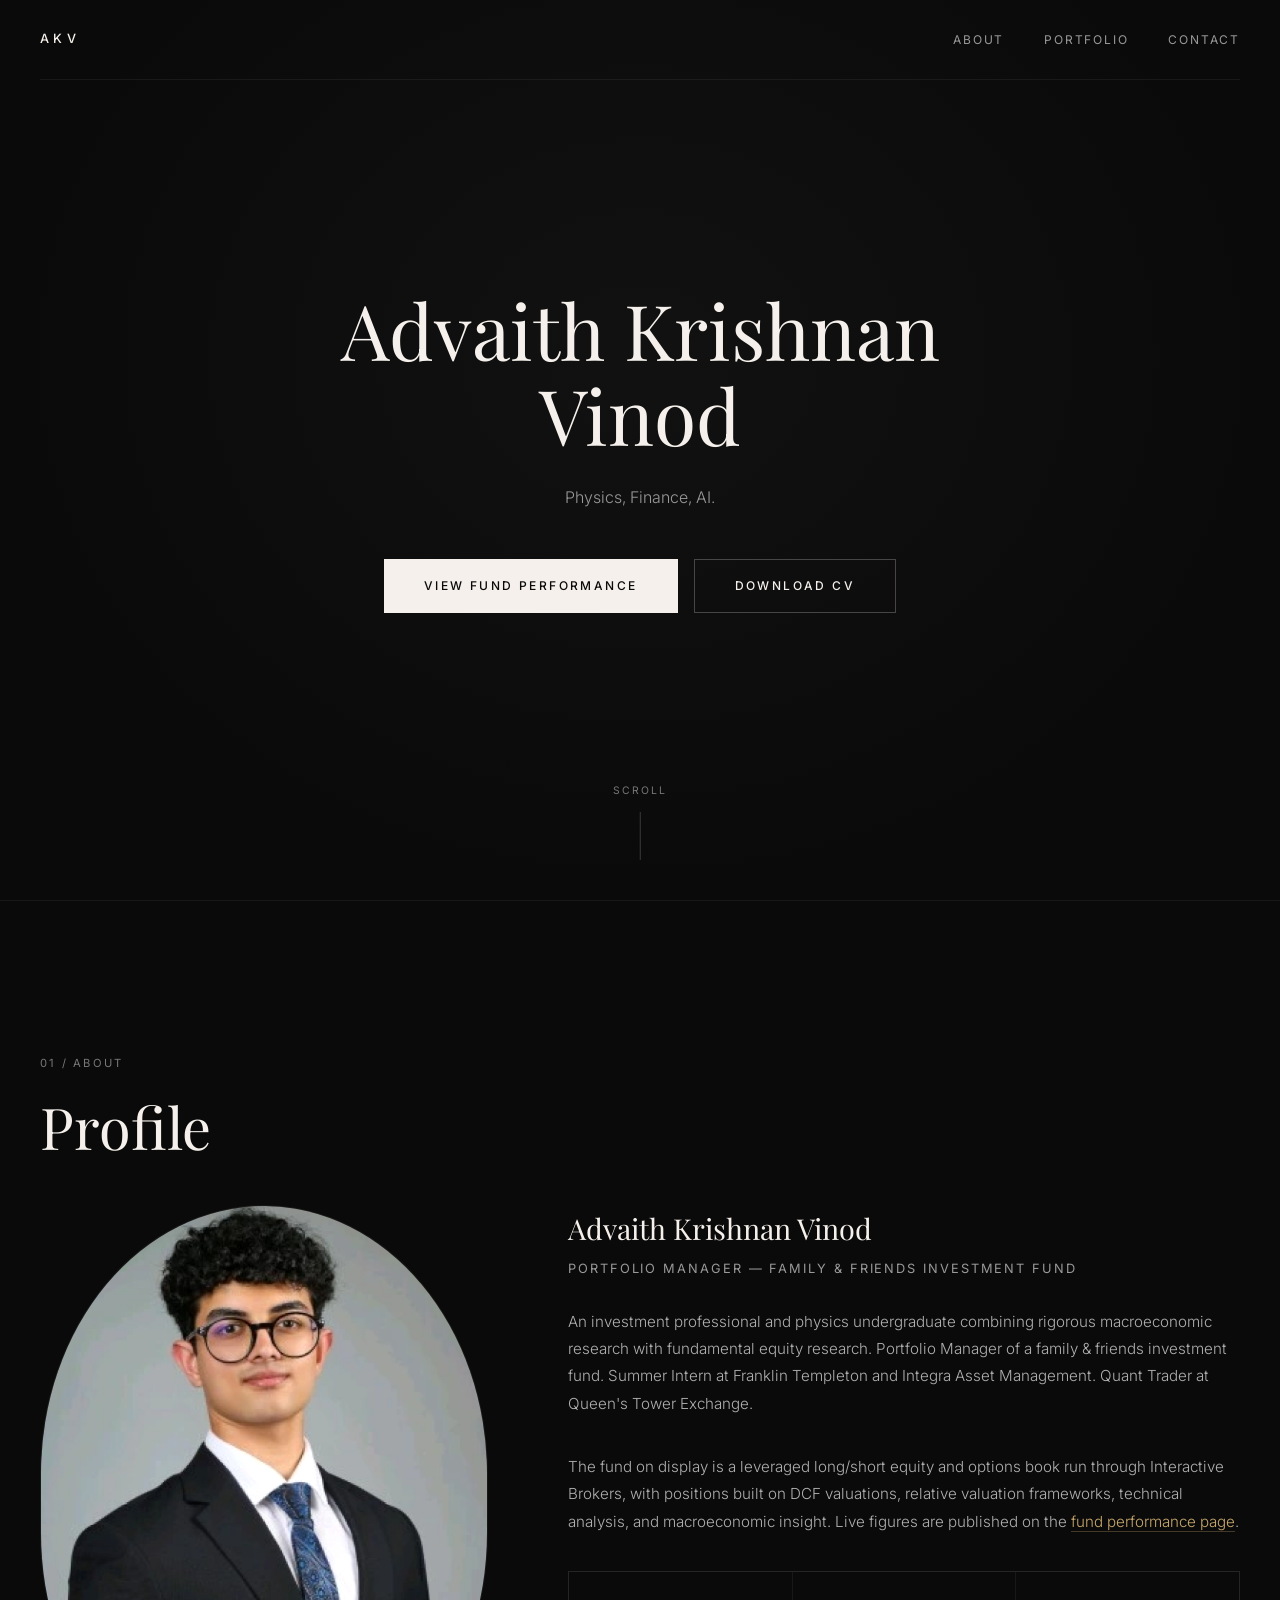
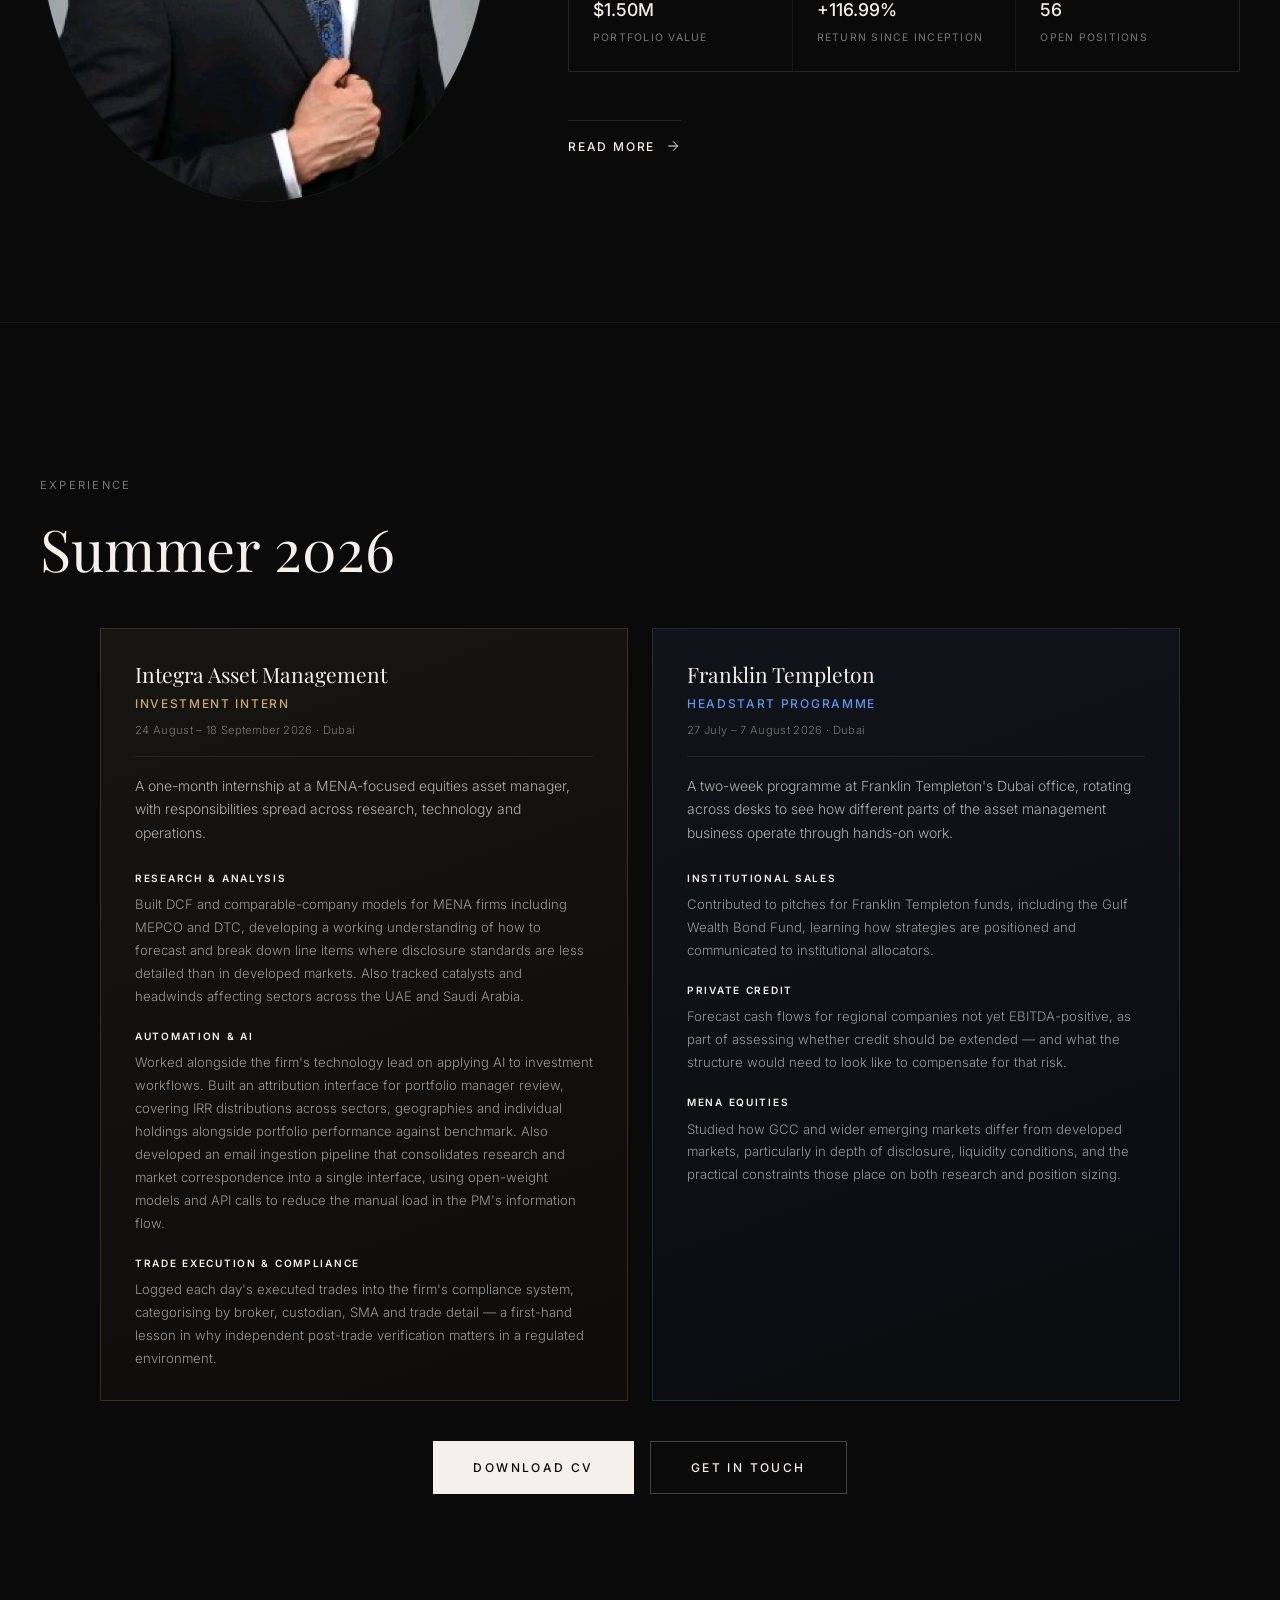
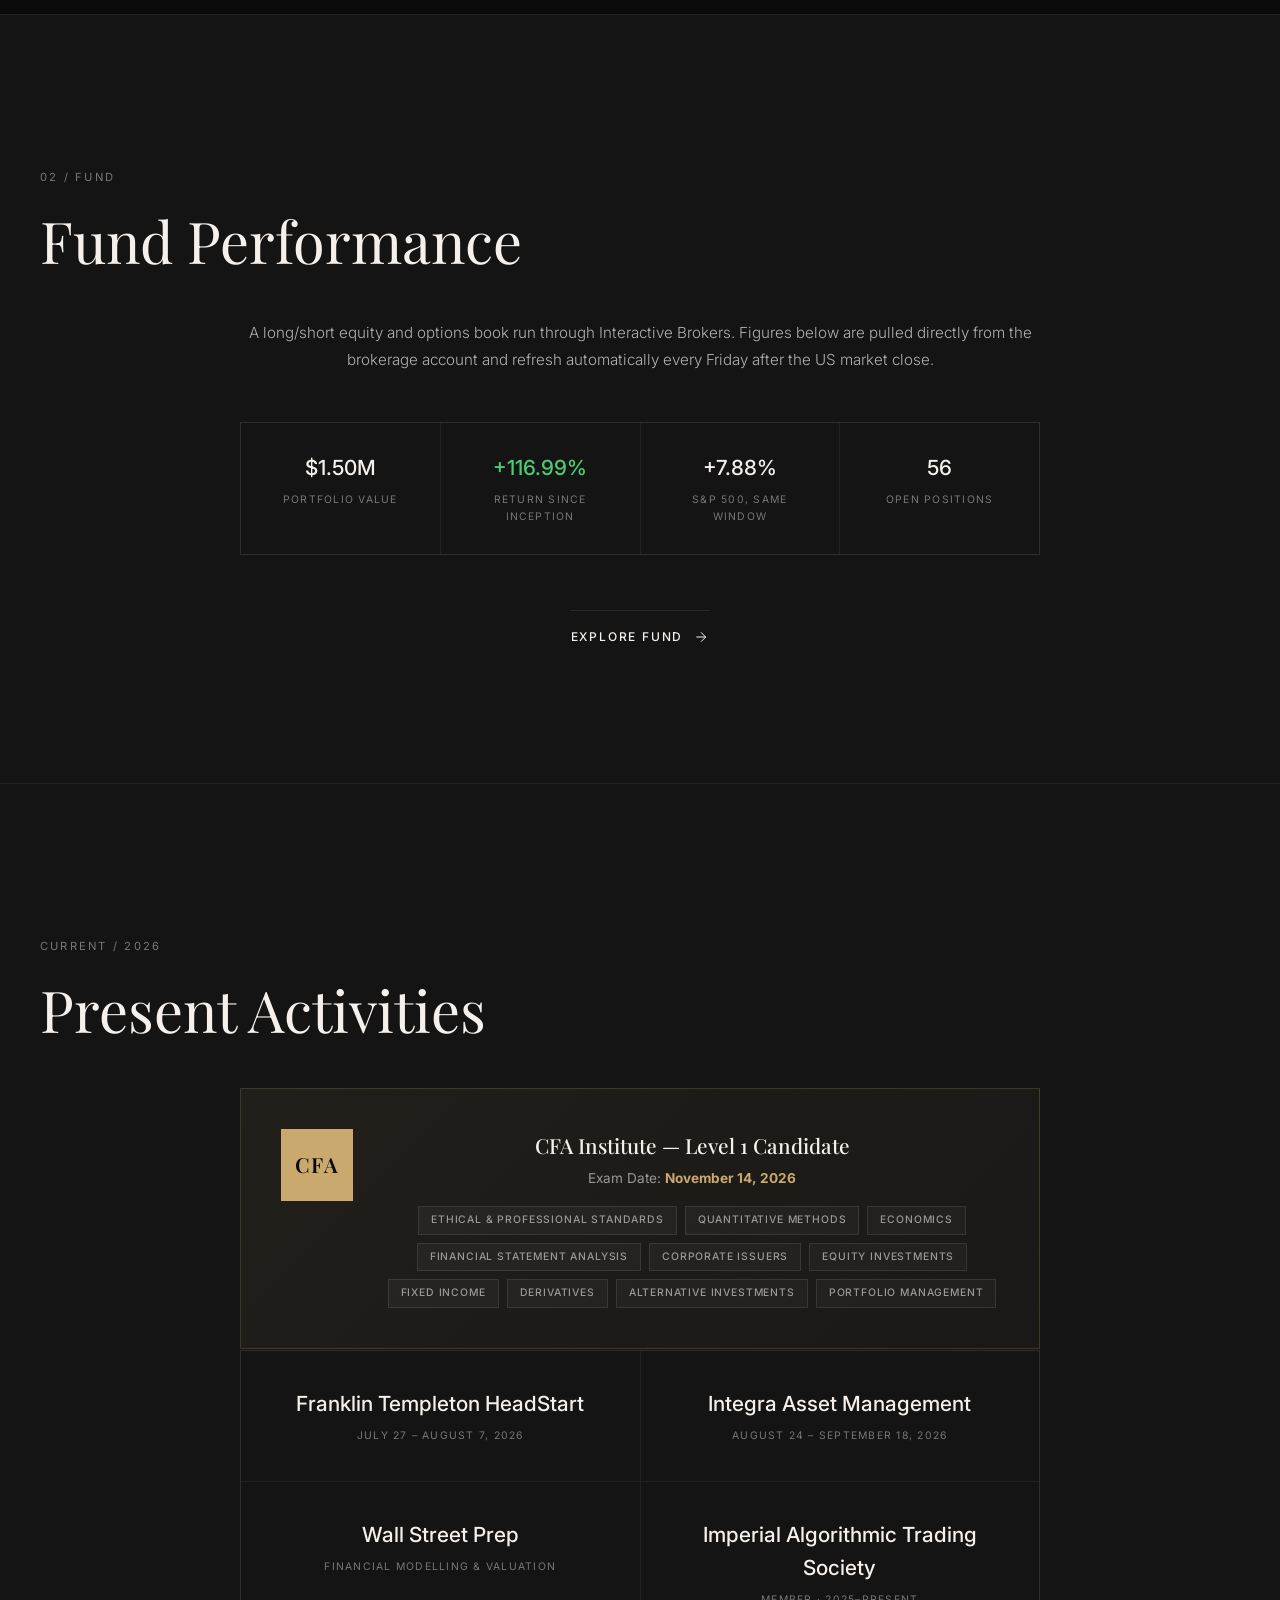
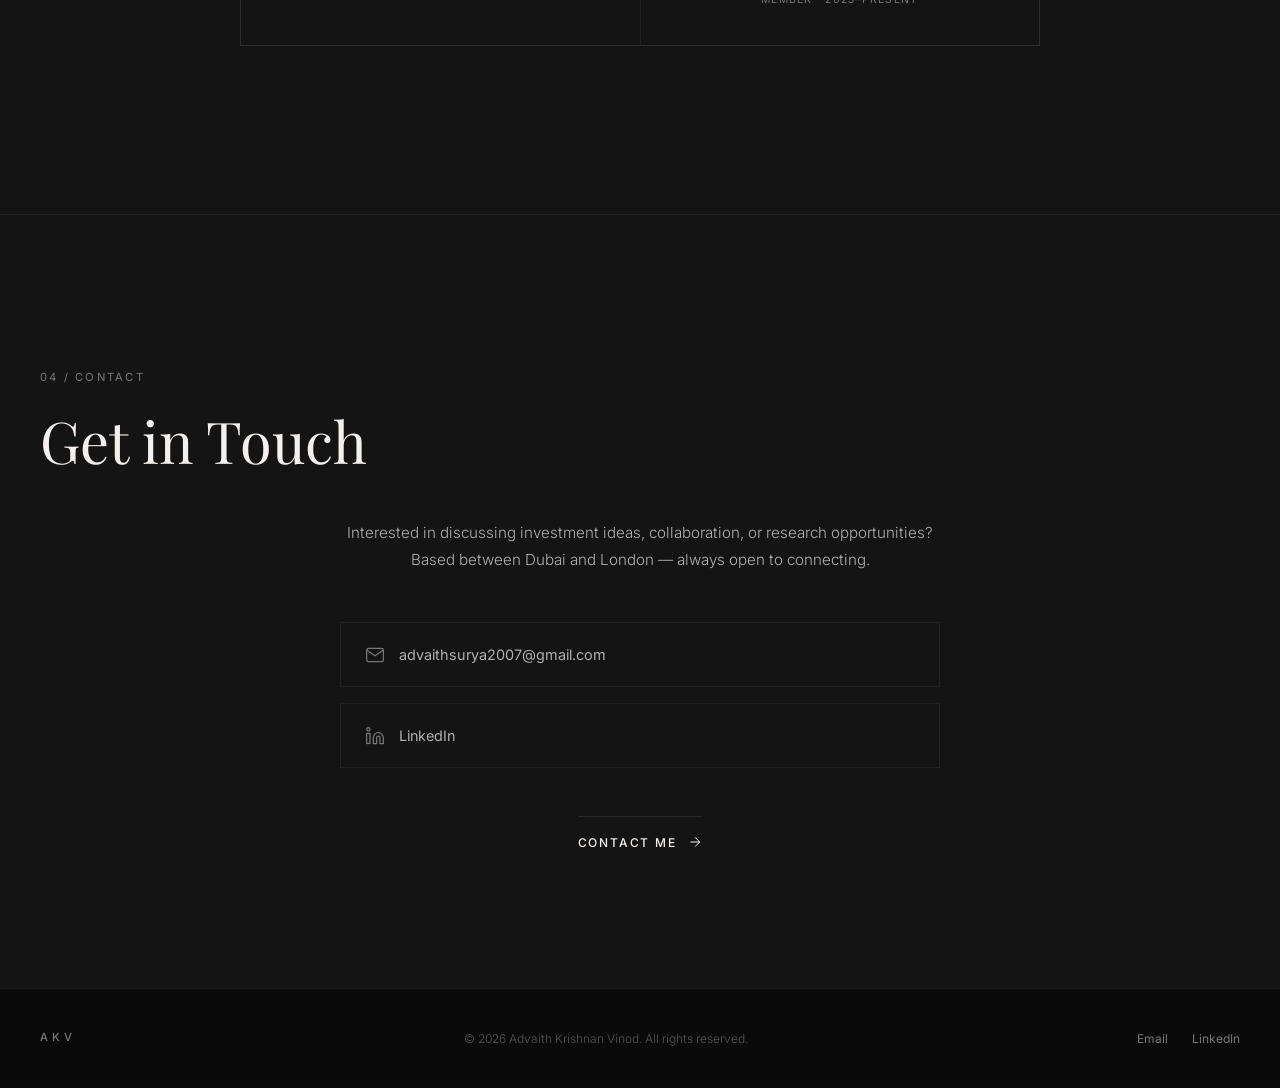
==== commit ec8a44a9: "Correct the firm name to Queen's Tower Exchange, drop the hero eyebrow The homepage now opens straig" ====
--- a/index.html
+++ b/index.html
@@ -44,7 +44,6 @@
     <!-- Hero Section -->
     <section id="hero" class="section hero">
         <div class="hero-content">
-            <p class="hero-eyebrow">Family &amp; Friends Investment Fund</p>
             <h1 class="hero-title">
                 <span class="title-line">Advaith Krishnan Vinod</span>
             </h1>
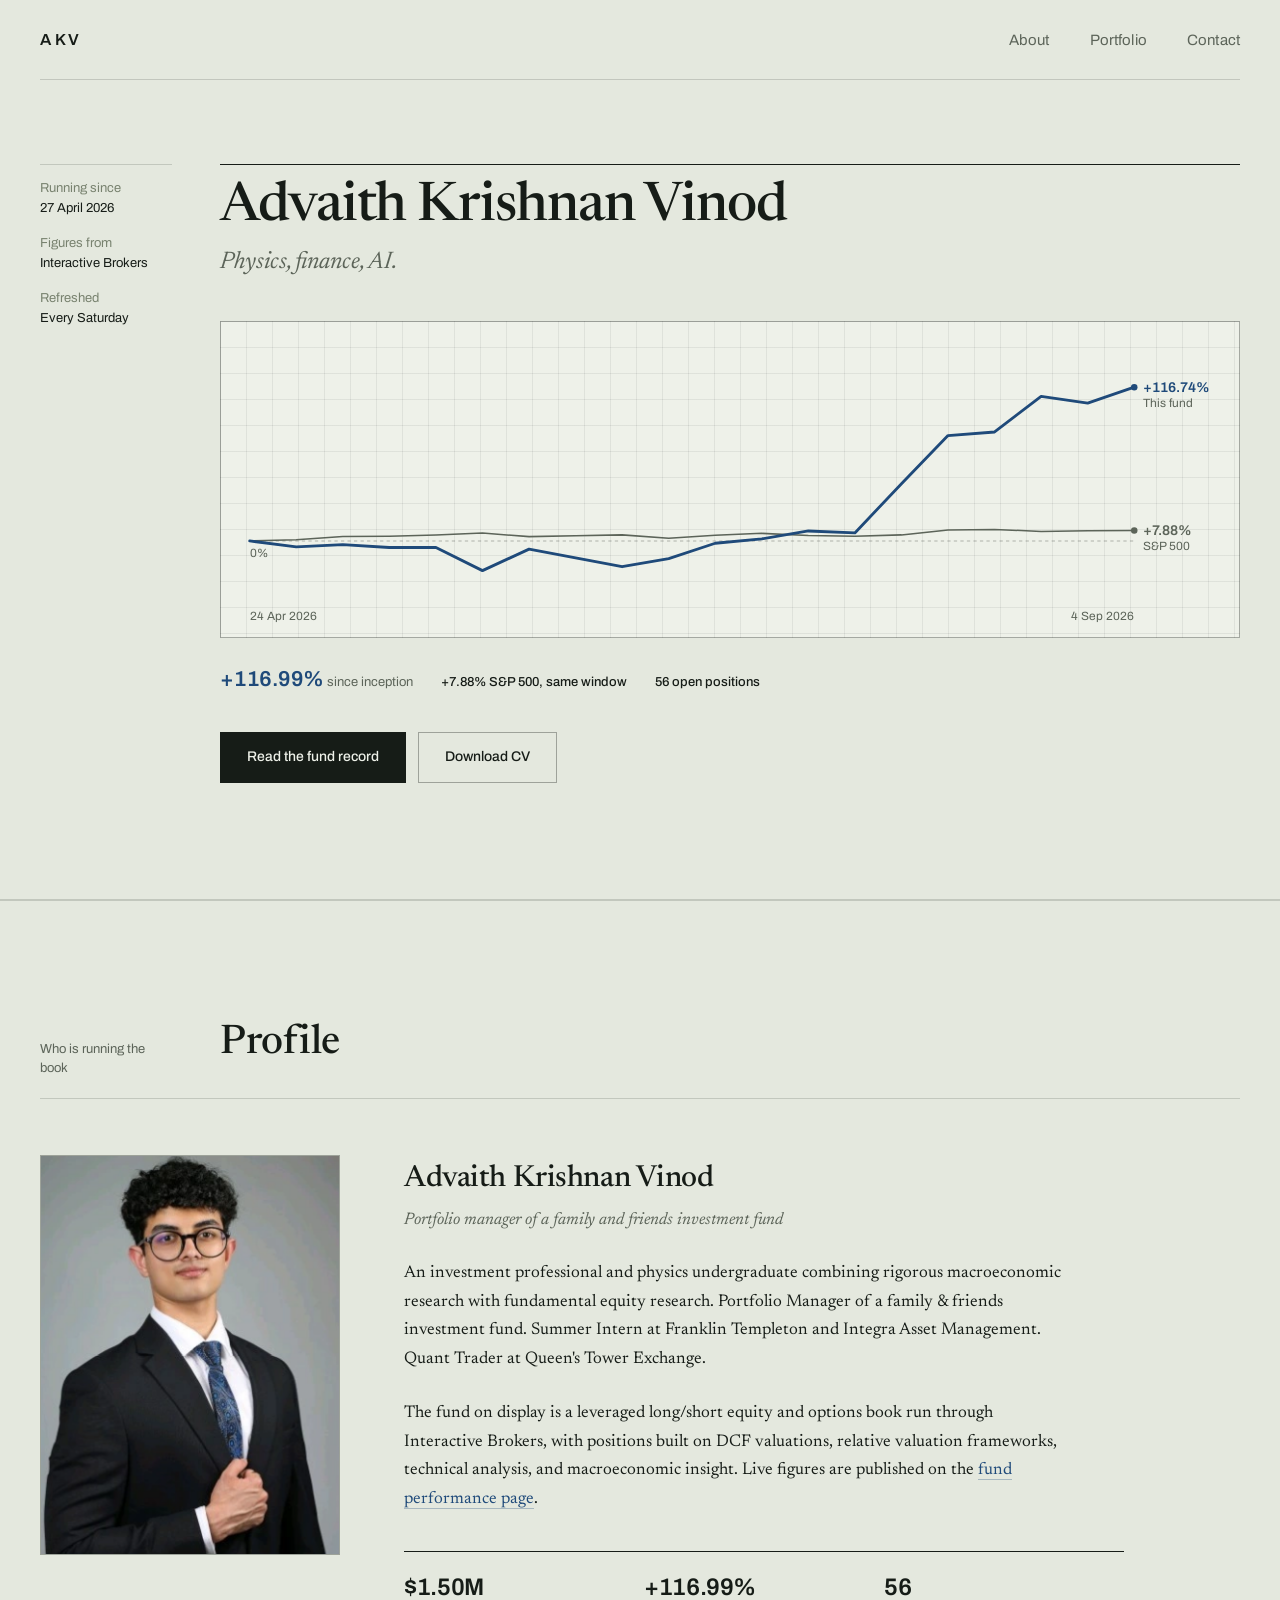
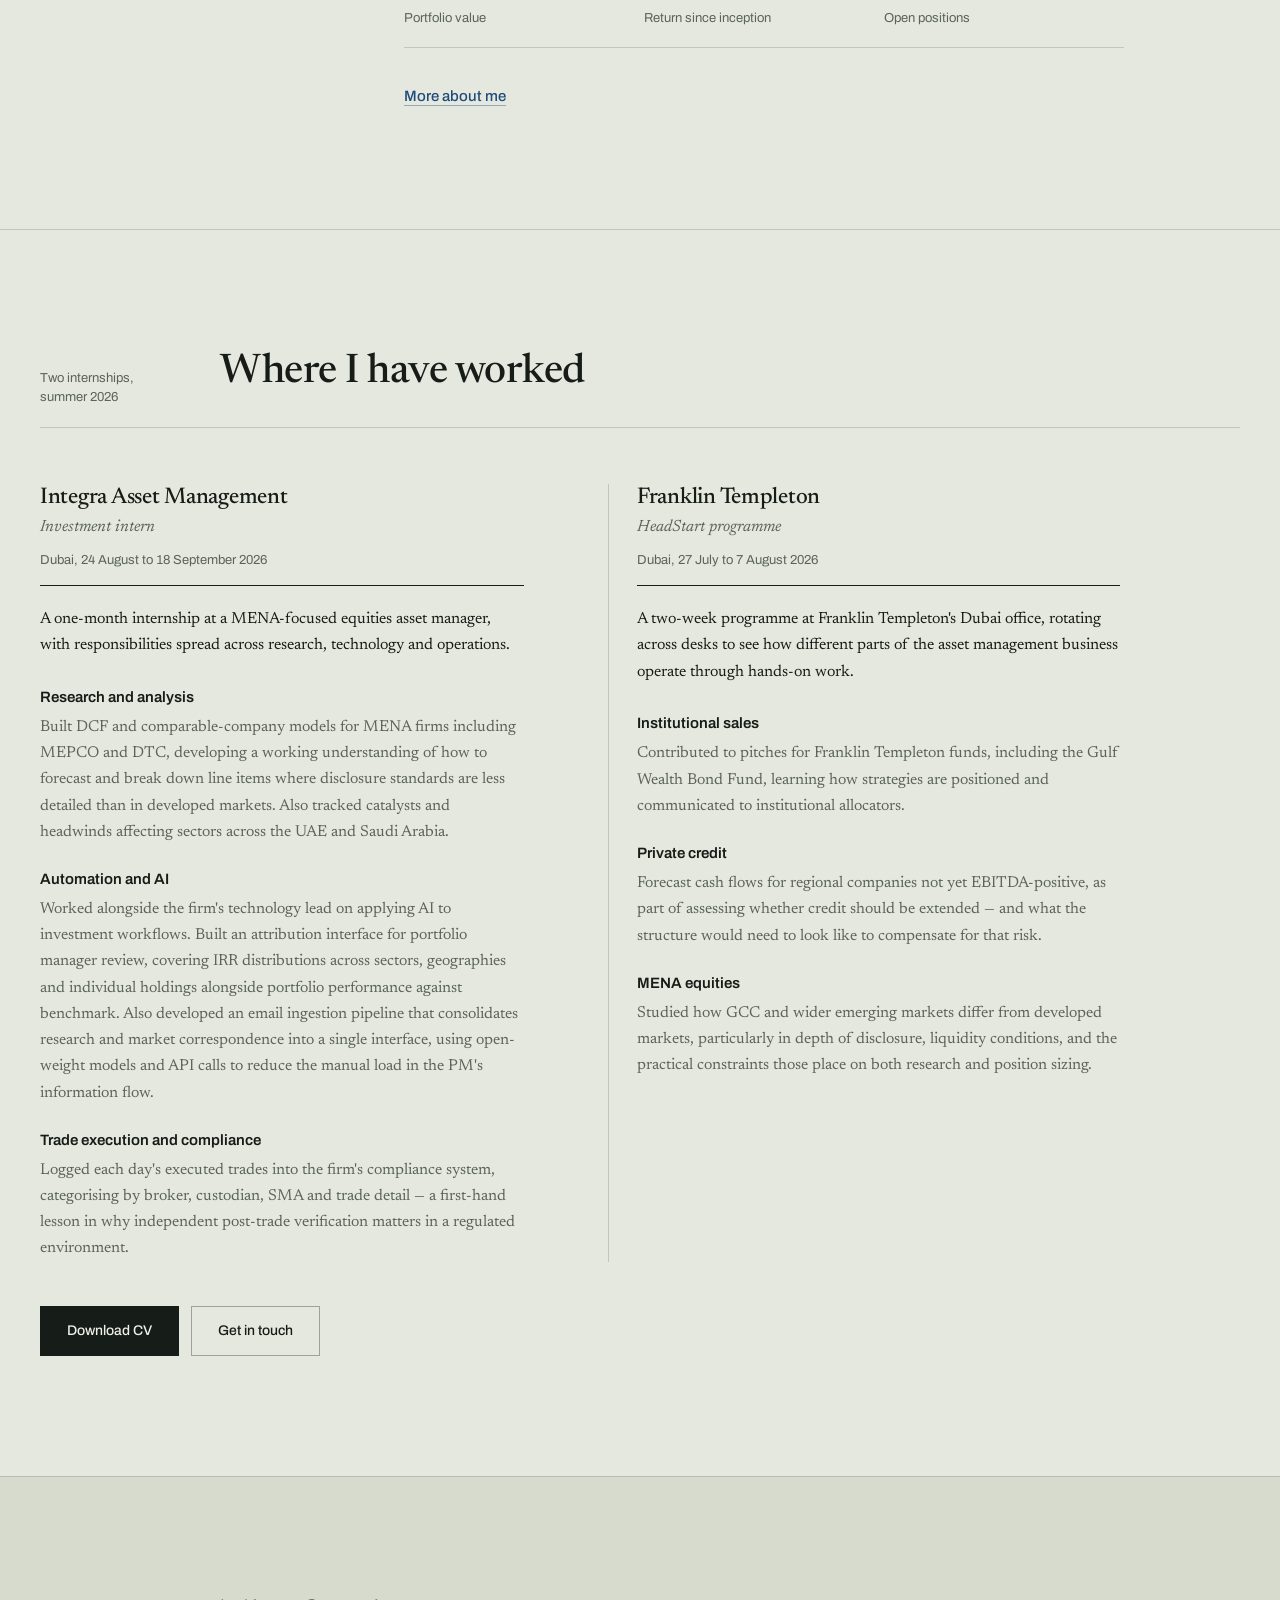
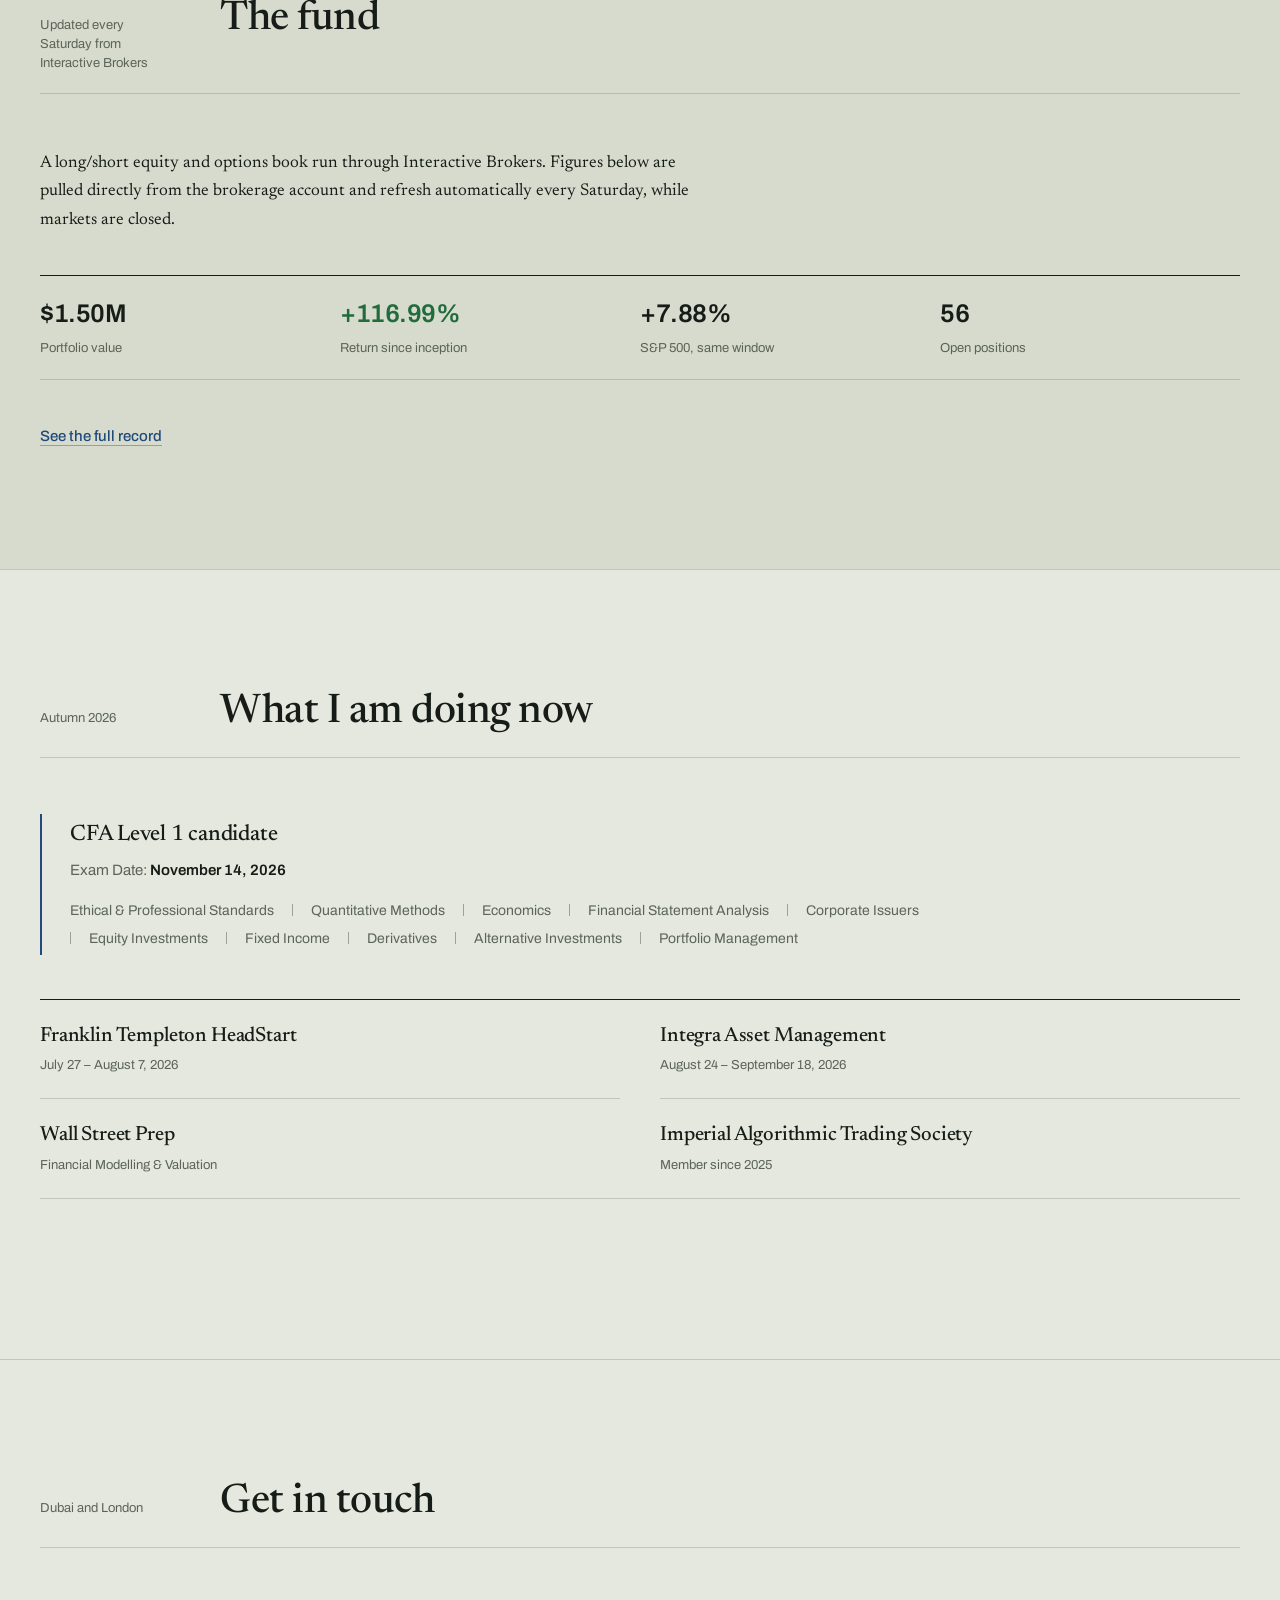
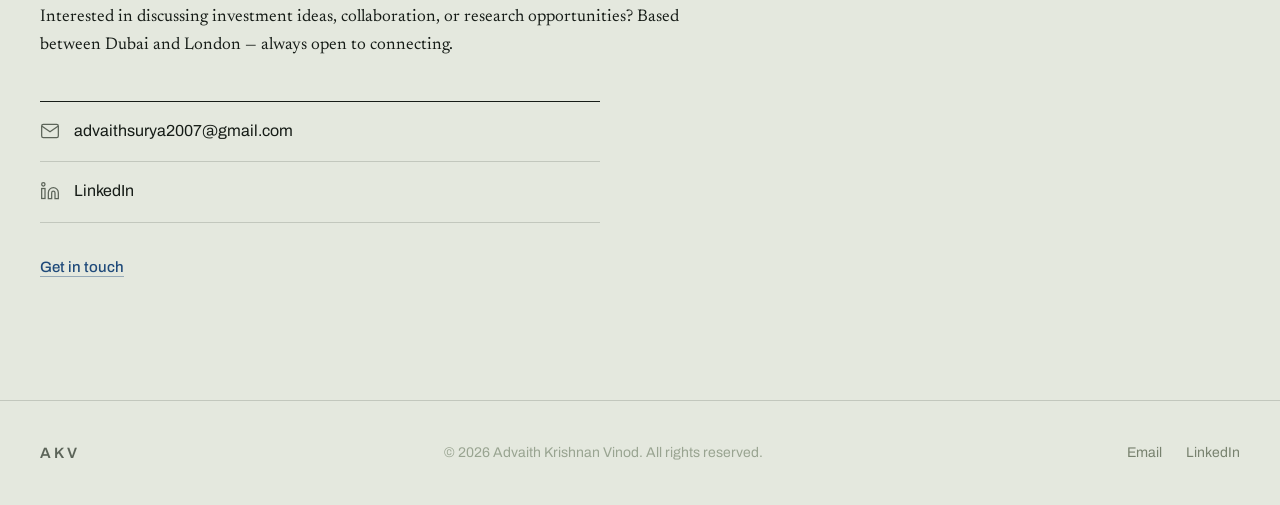
==== commit 09caec27: "Redesign the site around the record it publishes The old theme was near-black with a single gold acc" ====
--- a/index.html
+++ b/index.html
@@ -5,9 +5,10 @@
     <meta name="viewport" content="width=device-width, initial-scale=1.0">
     <title>Advaith Krishnan Vinod | Portfolio Manager</title>
     <link rel="stylesheet" href="css/style.css">
+    <meta name="theme-color" content="#e4e8de">
     <link rel="preconnect" href="https://fonts.googleapis.com">
     <link rel="preconnect" href="https://fonts.gstatic.com" crossorigin>
-    <link href="https://fonts.googleapis.com/css2?family=Inter:wght@300;400;500;600&family=Playfair+Display:ital,wght@0,400;0,500;0,600;1,400&display=swap" rel="stylesheet">
+    <link href="https://fonts.googleapis.com/css2?family=Archivo:wght@400;500;600&family=Newsreader:ital,opsz,wght@0,6..72,400;0,6..72,500;1,6..72,400&display=swap" rel="stylesheet">
 </head>
 <body>
 
@@ -42,20 +43,28 @@
     </div>
 
     <!-- Hero Section -->
-    <section id="hero" class="section hero">
-        <div class="hero-content">
-            <h1 class="hero-title">
-                <span class="title-line">Advaith Krishnan Vinod</span>
-            </h1>
-            <p class="hero-subtitle">Physics, Finance, AI.</p>
-            <div class="hero-ctas">
-                <a href="pages/portfolio.html" class="hero-cta">View Fund Performance</a>
-                <a href="CV - AVK (Summer 27).pdf" class="hero-cta hero-cta-outline" target="_blank">Download CV</a>
-            </div>
-        </div>
-        <div class="hero-scroll-indicator">
-            <span>Scroll</span>
-            <div class="scroll-line"></div>
+    <section id="hero" class="hero">
+        <div class="hero-frame">
+            <dl class="hero-rail">
+                <dt>Running since</dt>
+                <dd>27 April 2026</dd>
+                <dt>Figures from</dt>
+                <dd>Interactive Brokers</dd>
+                <dt>Refreshed</dt>
+                <dd>Every Saturday</dd>
+            </dl>
+            <div class="hero-content">
+                <h1 class="hero-title">
+                    <span class="title-line">Advaith Krishnan Vinod</span>
+                </h1>
+                <p class="hero-subtitle">Physics, finance, AI.</p>
+                <div class="hero-plot pad-grid" id="heroPlot"></div>
+                <p class="hero-plot-caption" id="heroPlotCaption"></p>
+                <div class="hero-ctas">
+                    <a href="pages/portfolio.html" class="hero-cta">Read the fund record</a>
+                    <a href="CV - AVK (Summer 27).pdf" class="hero-cta hero-cta-outline" target="_blank">Download CV</a>
+                </div>
+            </div>
         </div>
     </section>
 
@@ -63,35 +72,35 @@
     <section id="about-snippet" class="section snippet-section">
         <div class="container">
             <div class="section-header">
-                <span class="section-label">01 / About</span>
+                <span class="section-label">Who is running the book</span>
                 <h2 class="section-title">Profile</h2>
             </div>
             <div class="snippet-grid snippet-about">
                 <div class="snippet-image">
-                    <img src="assets/images/portrait.png" alt="Advaith Krishnan Vinod" loading="lazy">
+                    <img src="assets/images/portrait.png" alt="Advaith Krishnan Vinod" width="800" height="800" loading="lazy" decoding="async">
                 </div>
                 <div class="snippet-content">
                     <h3 class="snippet-name">Advaith Krishnan Vinod</h3>
-                    <p class="snippet-role">Portfolio Manager — Family &amp; Friends Investment Fund</p>
+                    <p class="snippet-role">Portfolio manager of a family and friends investment fund</p>
                     <p class="snippet-text">An investment professional and physics undergraduate combining rigorous macroeconomic research with fundamental equity research. Portfolio Manager of a family &amp; friends investment fund. Summer Intern at Franklin Templeton and Integra Asset Management. Quant Trader at Queen's Tower Exchange.</p>
                     <p class="snippet-text">The fund on display is a leveraged long/short equity and options book run through Interactive Brokers, with positions built on DCF valuations, relative valuation frameworks, technical analysis, and macroeconomic insight. Live figures are published on the <a href="pages/portfolio.html" class="inline-link">fund performance page</a>.</p>
                     <div class="snippet-highlights">
                         <div class="highlight">
                             <span class="highlight-value" data-fund="value">—</span>
-                            <span class="highlight-label">Portfolio Value</span>
+                            <span class="highlight-label">Portfolio value</span>
                         </div>
                         <div class="highlight">
                             <span class="highlight-value" data-fund="return">—</span>
-                            <span class="highlight-label">Return Since Inception</span>
+                            <span class="highlight-label">Return since inception</span>
                         </div>
                         <div class="highlight">
                             <span class="highlight-value" data-fund="positions">—</span>
-                            <span class="highlight-label">Open Positions</span>
+                            <span class="highlight-label">Open positions</span>
                         </div>
                     </div>
                     <a href="pages/about.html" class="read-more">
-                        <span>Read More</span>
-                        <svg viewBox="0 0 24 24" fill="none" stroke="currentColor" stroke-width="1.5" width="16" height="16">
+                        <span>More about me</span>
+                        <svg aria-hidden="true" viewBox="0 0 24 24" fill="none" stroke="currentColor" stroke-width="1.5" width="16" height="16">
                             <line x1="5" y1="12" x2="19" y2="12"/>
                             <polyline points="12 5 19 12 12 19"/>
                         </svg>
@@ -105,8 +114,8 @@
     <section id="internship-snippet" class="section snippet-section">
         <div class="container">
             <div class="section-header">
-                <span class="section-label">Experience</span>
-                <h2 class="section-title">Summer 2026</h2>
+                <span class="section-label">Two internships, summer 2026</span>
+                <h2 class="section-title">Where I have worked</h2>
             </div>
             <div class="snippet-content-full snippet-content-wide">
                 <div class="role-grid">
@@ -114,23 +123,23 @@
                     <article class="role-card">
                         <header class="role-head">
                             <h3 class="role-firm">Integra Asset Management</h3>
-                            <p class="role-title">Investment Intern</p>
-                            <p class="role-meta">24 August – 18 September 2026 &middot; Dubai</p>
+                            <p class="role-title">Investment intern</p>
+                            <p class="role-meta">Dubai, 24 August to 18 September 2026</p>
                         </header>
                         <p class="role-intro">A one-month internship at a MENA-focused equities asset manager, with responsibilities spread across research, technology and operations.</p>
 
                         <div class="role-area">
-                            <h4 class="role-area-title">Research &amp; Analysis</h4>
+                            <h4 class="role-area-title">Research and analysis</h4>
                             <p>Built DCF and comparable-company models for MENA firms including MEPCO and DTC, developing a working understanding of how to forecast and break down line items where disclosure standards are less detailed than in developed markets. Also tracked catalysts and headwinds affecting sectors across the UAE and Saudi Arabia.</p>
                         </div>
 
                         <div class="role-area">
-                            <h4 class="role-area-title">Automation &amp; AI</h4>
+                            <h4 class="role-area-title">Automation and AI</h4>
                             <p>Worked alongside the firm's technology lead on applying AI to investment workflows. Built an attribution interface for portfolio manager review, covering IRR distributions across sectors, geographies and individual holdings alongside portfolio performance against benchmark. Also developed an email ingestion pipeline that consolidates research and market correspondence into a single interface, using open-weight models and API calls to reduce the manual load in the PM's information flow.</p>
                         </div>
 
                         <div class="role-area">
-                            <h4 class="role-area-title">Trade Execution &amp; Compliance</h4>
+                            <h4 class="role-area-title">Trade execution and compliance</h4>
                             <p>Logged each day's executed trades into the firm's compliance system, categorising by broker, custodian, SMA and trade detail — a first-hand lesson in why independent post-trade verification matters in a regulated environment.</p>
                         </div>
                     </article>
@@ -138,23 +147,23 @@
                     <article class="role-card role-card-alt">
                         <header class="role-head">
                             <h3 class="role-firm">Franklin Templeton</h3>
-                            <p class="role-title">HeadStart Programme</p>
-                            <p class="role-meta">27 July – 7 August 2026 &middot; Dubai</p>
+                            <p class="role-title">HeadStart programme</p>
+                            <p class="role-meta">Dubai, 27 July to 7 August 2026</p>
                         </header>
                         <p class="role-intro">A two-week programme at Franklin Templeton's Dubai office, rotating across desks to see how different parts of the asset management business operate through hands-on work.</p>
 
                         <div class="role-area">
-                            <h4 class="role-area-title">Institutional Sales</h4>
+                            <h4 class="role-area-title">Institutional sales</h4>
                             <p>Contributed to pitches for Franklin Templeton funds, including the Gulf Wealth Bond Fund, learning how strategies are positioned and communicated to institutional allocators.</p>
                         </div>
 
                         <div class="role-area">
-                            <h4 class="role-area-title">Private Credit</h4>
+                            <h4 class="role-area-title">Private credit</h4>
                             <p>Forecast cash flows for regional companies not yet EBITDA-positive, as part of assessing whether credit should be extended — and what the structure would need to look like to compensate for that risk.</p>
                         </div>
 
                         <div class="role-area">
-                            <h4 class="role-area-title">MENA Equities</h4>
+                            <h4 class="role-area-title">MENA equities</h4>
                             <p>Studied how GCC and wider emerging markets differ from developed markets, particularly in depth of disclosure, liquidity conditions, and the practical constraints those place on both research and position sizing.</p>
                         </div>
                     </article>
@@ -162,7 +171,7 @@
                 </div>
                 <div class="internship-ctas">
                     <a href="CV - AVK (Summer 27).pdf" class="hero-cta" target="_blank">Download CV</a>
-                    <a href="pages/contact.html" class="hero-cta hero-cta-outline">Get in Touch</a>
+                    <a href="pages/contact.html" class="hero-cta hero-cta-outline">Get in touch</a>
                 </div>
             </div>
         </div>
@@ -172,32 +181,32 @@
     <section id="portfolio-snippet" class="section snippet-section snippet-dark">
         <div class="container">
             <div class="section-header">
-                <span class="section-label">02 / Fund</span>
-                <h2 class="section-title">Fund Performance</h2>
+                <span class="section-label">Updated every Saturday from Interactive Brokers</span>
+                <h2 class="section-title">The fund</h2>
             </div>
             <div class="snippet-content-full">
-                <p class="snippet-text">A long/short equity and options book run through Interactive Brokers. Figures below are pulled directly from the brokerage account and refresh automatically every Friday after the US market close.</p>
+                <p class="snippet-text">A long/short equity and options book run through Interactive Brokers. Figures below are pulled directly from the brokerage account and refresh automatically every Saturday, while markets are closed.</p>
                 <div class="portfolio-preview-stats">
                     <div class="preview-stat">
                         <span class="preview-stat-value" data-fund="value">—</span>
-                        <span class="preview-stat-label">Portfolio Value</span>
+                        <span class="preview-stat-label">Portfolio value</span>
                     </div>
                     <div class="preview-stat">
                         <span class="preview-stat-value positive" data-fund="return">—</span>
-                        <span class="preview-stat-label">Return Since Inception</span>
+                        <span class="preview-stat-label">Return since inception</span>
                     </div>
                     <div class="preview-stat">
                         <span class="preview-stat-value" data-fund="benchmark">—</span>
-                        <span class="preview-stat-label">S&amp;P 500, Same Window</span>
+                        <span class="preview-stat-label">S&amp;P 500, same window</span>
                     </div>
                     <div class="preview-stat">
                         <span class="preview-stat-value" data-fund="positions">—</span>
-                        <span class="preview-stat-label">Open Positions</span>
+                        <span class="preview-stat-label">Open positions</span>
                     </div>
                 </div>
                 <a href="pages/portfolio.html" class="read-more">
-                    <span>Explore Fund</span>
-                    <svg viewBox="0 0 24 24" fill="none" stroke="currentColor" stroke-width="1.5" width="16" height="16">
+                    <span>See the full record</span>
+                    <svg aria-hidden="true" viewBox="0 0 24 24" fill="none" stroke="currentColor" stroke-width="1.5" width="16" height="16">
                         <line x1="5" y1="12" x2="19" y2="12"/>
                         <polyline points="12 5 19 12 12 19"/>
                     </svg>
@@ -210,15 +219,15 @@
     <section id="activities-snippet" class="section snippet-section snippet-dark">
         <div class="container">
             <div class="section-header">
-                <span class="section-label">Current / 2026</span>
-                <h2 class="section-title">Present Activities</h2>
+                <span class="section-label">Autumn 2026</span>
+                <h2 class="section-title">What I am doing now</h2>
             </div>
             <div class="snippet-content-full">
                 <div class="cfa-feature-card">
                     <div class="cfa-feature-inner">
                         <div class="cfa-feature-badge">CFA</div>
                         <div class="cfa-feature-content">
-                            <h3>CFA Institute — Level 1 Candidate</h3>
+                            <h3>CFA Level 1 candidate</h3>
                             <p class="cfa-exam-date">Exam Date: <strong>November 14, 2026</strong></p>
                             <div class="cfa-topics">
                                 <span class="cfa-topic">Ethical & Professional Standards</span>
@@ -250,7 +259,7 @@
                     </div>
                     <div class="preview-stat">
                         <span class="preview-stat-value">Imperial Algorithmic Trading Society</span>
-                        <span class="preview-stat-label">Member · 2025–Present</span>
+                        <span class="preview-stat-label">Member since 2025</span>
                     </div>
                 </div>
             </div>
@@ -261,21 +270,21 @@
     <section id="contact-snippet" class="section snippet-section snippet-dark">
         <div class="container">
             <div class="section-header">
-                <span class="section-label">04 / Contact</span>
-                <h2 class="section-title">Get in Touch</h2>
+                <span class="section-label">Dubai and London</span>
+                <h2 class="section-title">Get in touch</h2>
             </div>
             <div class="snippet-content-full snippet-contact">
                 <p class="snippet-text">Interested in discussing investment ideas, collaboration, or research opportunities? Based between Dubai and London — always open to connecting.</p>
                 <div class="contact-preview-links">
                     <a href="mailto:advaithsurya2007@gmail.com" class="contact-preview-link">
-                        <svg viewBox="0 0 24 24" fill="none" stroke="currentColor" stroke-width="1.5" width="20" height="20">
+                        <svg aria-hidden="true" viewBox="0 0 24 24" fill="none" stroke="currentColor" stroke-width="1.5" width="20" height="20">
                             <path d="M4 4h16c1.1 0 2 .9 2 2v12c0 1.1-.9 2-2 2H4c-1.1 0-2-.9-2-2V6c0-1.1.9-2 2-2z"/>
                             <polyline points="22,6 12,13 2,6"/>
                         </svg>
                         <span>advaithsurya2007@gmail.com</span>
                     </a>
                     <a href="https://www.linkedin.com/in/advaith-krishnan-vinod" target="_blank" rel="noopener" class="contact-preview-link">
-                        <svg viewBox="0 0 24 24" fill="none" stroke="currentColor" stroke-width="1.5" width="20" height="20">
+                        <svg aria-hidden="true" viewBox="0 0 24 24" fill="none" stroke="currentColor" stroke-width="1.5" width="20" height="20">
                             <path d="M16 8a6 6 0 0 1 6 6v7h-4v-7a2 2 0 0 0-2-2 2 2 0 0 0-2 2v7h-4v-7a6 6 0 0 1 6-6z"/>
                             <rect x="2" y="9" width="4" height="12"/>
                             <circle cx="4" cy="4" r="2"/>
@@ -284,8 +293,8 @@
                     </a>
                 </div>
                 <a href="pages/contact.html" class="read-more">
-                    <span>Contact Me</span>
-                    <svg viewBox="0 0 24 24" fill="none" stroke="currentColor" stroke-width="1.5" width="16" height="16">
+                    <span>Get in touch</span>
+                    <svg aria-hidden="true" viewBox="0 0 24 24" fill="none" stroke="currentColor" stroke-width="1.5" width="16" height="16">
                         <line x1="5" y1="12" x2="19" y2="12"/>
                         <polyline points="12 5 19 12 12 19"/>
                     </svg>
--- a/css/style.css
+++ b/css/style.css
@@ -1,34 +1,56 @@
 /* ============================================
-   INVESTMENT PORTFOLIO — Luxury Minimalist Theme
-   Color: Black + Off-white
-   Inspired by: Chanel, Bottega Veneta, Aesop
+   The record of a long/short book, and of the person running it.
+   Ground: an engineer's computation pad. Accent: the fund's own plotted line.
+   Full rationale in DESIGN.md.
    ============================================ */
 
 :root {
-    --black: #0a0a0a;
-    --black-light: #141414;
-    --black-soft: #1a1a1a;
-    --gray-900: #222222;
-    --gray-800: #2a2a2a;
-    --gray-700: #3a3a3a;
-    --gray-600: #555555;
-    --gray-500: #777777;
-    --gray-400: #999999;
-    --gray-300: #b0b0b0;
-    --off-white: #f5f0eb;
-    --cream: #ede8e3;
-    --white: #faf8f6;
-    --green: #4ecb71;
-    --green-soft: rgba(78, 203, 113, 0.12);
-    --red: #e74c5e;
-    --red-soft: rgba(231, 76, 94, 0.12);
-    --gold: #c9a96e;
-
-    --font-sans: 'Inter', -apple-system, BlinkMacSystemFont, sans-serif;
-    --font-serif: 'Playfair Display', Georgia, serif;
+    /* Ground. Pale ruled green, the paper physics working is done on. */
+    --pad: #e4e8de;
+    --pad-deep: #d6dbcd;
+    --pad-raised: #eef1e9;
+
+    /* Ink. */
+    --ink: #161c17;
+    --ink-strong: #070a07;
+    --ink-soft: #5c6459;
+
+    /* A ramp from the ground towards the ink. 900 sits nearest the pad,
+       300 nearest the ink, so a lower number always means more contrast. */
+    --gray-900: #d3d9cb;
+    --gray-800: #c8cfbf;
+    --gray-700: #b5bfaa;
+    --gray-600: #99a491;
+    --gray-500: #78826f;
+    --gray-400: #5f685a;
+    --gray-300: #424a40;
+
+    /* Hairlines and shaded panels. */
+    --rule: rgba(22, 28, 23, 0.16);
+    --rule-strong: rgba(22, 28, 23, 0.34);
+    --film: rgba(22, 28, 23, 0.05);
+
+    /* Signed data. Never used for anything unsigned. */
+    --green: #226b3c;
+    --green-soft: rgba(34, 107, 60, 0.14);
+    --red: #94272b;
+    --red-soft: rgba(148, 39, 43, 0.13);
+
+    /* The fund's line. The only accent in the system. */
+    --plot: #1f4a7a;
+    --plot-soft: rgba(31, 74, 122, 0.12);
+
+    --font-sans: 'Archivo', -apple-system, BlinkMacSystemFont, sans-serif;
+    --font-serif: 'Newsreader', Georgia, 'Times New Roman', serif;
 
     --ease-out-expo: cubic-bezier(0.16, 1, 0.3, 1);
     --ease-out-quart: cubic-bezier(0.25, 1, 0.5, 1);
+
+    /* The rail that carries margin notes, and the column beside it. */
+    --rail: 132px;
+    --rail-gap: 48px;
+
+    color-scheme: light;
 }
 
 /* ---- Reset & Base ---- */
@@ -47,15 +69,27 @@
 
 body {
     font-family: var(--font-sans);
-    background: var(--black);
-    color: var(--off-white);
+    background: var(--pad);
+    color: var(--ink);
+    font-size: 1.0625rem;
     line-height: 1.6;
     overflow-x: hidden;
 }
 
+/* The pad's ruling. It appears only inside a plot field, where a grid means
+   something, and nowhere else on the page. */
+.pad-grid {
+    background-color: var(--pad-raised);
+    background-image:
+        linear-gradient(to right, rgba(22, 28, 23, 0.07) 1px, transparent 1px),
+        linear-gradient(to bottom, rgba(22, 28, 23, 0.07) 1px, transparent 1px);
+    background-size: 26px 26px;
+    background-position: -1px -1px;
+}
+
 ::selection {
-    background: var(--off-white);
-    color: var(--black);
+    background: var(--ink);
+    color: var(--pad);
 }
 
 a {
@@ -63,8 +97,40 @@
     text-decoration: none;
 }
 
+/* Anything that is a number, or sits in a column of numbers, lines up. */
+table, .num, [class*="-value"], [class*="-year"], [class*="-date"], time {
+    font-variant-numeric: tabular-nums;
+}
+
+h1, h2, h3, h4 {
+    text-wrap: balance;
+}
+
+/* A visible focus ring everywhere, keyed to the accent so it reads as
+   deliberate rather than as the browser default. */
+:focus-visible {
+    outline: 2px solid var(--plot);
+    outline-offset: 3px;
+    border-radius: 1px;
+}
+
+/* Headings that anchors point at clear the fixed navigation. */
+[id] { scroll-margin-top: 104px; }
+
+@media (prefers-reduced-motion: reduce) {
+    html { scroll-behavior: auto; }
+    *, *::before, *::after {
+        animation-duration: 0.001ms !important;
+        animation-iteration-count: 1 !important;
+        transition-duration: 0.001ms !important;
+    }
+}
+
+/* width/height attributes on <img> reserve space and stop layout shift, but
+   they also set a presentational height that would beat aspect-ratio. */
 img {
     max-width: 100%;
+    height: auto;
     display: block;
 }
 
@@ -82,7 +148,7 @@
 
 /* ---- Internship Section ---- */
 .internship-text strong {
-    color: var(--off-white);
+    color: var(--ink);
     font-weight: 500;
 }
 
@@ -100,24 +166,23 @@
 }
 
 .internship-detail-label {
-    font-size: 0.6rem;
-    font-weight: 400;
-    letter-spacing: 0.15em;
-    text-transform: uppercase;
+    font-size: 0.8125rem;
+    font-weight: 400;
+    letter-spacing: 0.01em;
     color: var(--gray-500);
 }
 
 .internship-detail-value {
-    font-size: 0.9rem;
-    font-weight: 400;
-    color: var(--off-white);
+    font-size: 1rem;
+    font-weight: 400;
+    color: var(--ink);
     line-height: 1.5;
 }
 
 .internship-ctas {
     display: flex;
-    justify-content: center;
-    gap: 16px;
+    flex-wrap: wrap;
+    gap: 12px;
     margin-top: 8px;
 }
 
@@ -134,7 +199,7 @@
     left: 0;
     width: 100%;
     height: 100%;
-    background: var(--black);
+    background: var(--pad);
     z-index: 10000;
     display: flex;
     align-items: center;
@@ -162,7 +227,7 @@
     left: -100%;
     width: 100%;
     height: 100%;
-    background: var(--off-white);
+    background: var(--ink);
     animation: loaderSlide 1.2s var(--ease-out-expo) infinite;
 }
 
@@ -195,7 +260,7 @@
 }
 
 #navbar.scrolled {
-    background: rgba(10, 10, 10, 0.85);
+    background: rgba(228, 232, 222, 0.88);
     backdrop-filter: blur(20px);
     -webkit-backdrop-filter: blur(20px);
 }
@@ -205,15 +270,15 @@
     align-items: center;
     justify-content: space-between;
     height: 80px;
-    border-bottom: 1px solid rgba(245, 240, 235, 0.06);
+    border-bottom: 1px solid var(--rule);
 }
 
 .nav-logo {
     font-family: var(--font-sans);
-    font-weight: 500;
-    font-size: 0.8rem;
-    letter-spacing: 0.35em;
-    color: var(--off-white);
+    font-weight: 600;
+    font-size: 1rem;
+    letter-spacing: 0.22em;
+    color: var(--ink);
 }
 
 .nav-links {
@@ -222,12 +287,11 @@
 }
 
 .nav-link {
-    font-size: 0.75rem;
-    font-weight: 400;
-    letter-spacing: 0.15em;
-    text-transform: uppercase;
-    color: var(--gray-400);
-    transition: color 0.3s;
+    font-size: 0.9375rem;
+    font-weight: 400;
+    letter-spacing: 0.01em;
+    color: var(--ink-soft);
+    transition: color 0.25s;
     position: relative;
 }
 
@@ -238,13 +302,13 @@
     left: 0;
     width: 0;
     height: 1px;
-    background: var(--off-white);
+    background: var(--ink);
     transition: width 0.4s var(--ease-out-expo);
 }
 
 .nav-link:hover,
 .nav-link.active {
-    color: var(--off-white);
+    color: var(--ink);
 }
 
 .nav-link:hover::after,
@@ -263,7 +327,7 @@
     display: block;
     width: 24px;
     height: 1px;
-    background: var(--off-white);
+    background: var(--ink);
     transition: transform 0.3s var(--ease-out-expo), opacity 0.3s;
 }
 
@@ -288,7 +352,7 @@
     left: 0;
     width: 100%;
     height: 100%;
-    background: var(--black);
+    background: var(--pad);
     z-index: 999;
     display: flex;
     align-items: center;
@@ -314,7 +378,7 @@
     font-family: var(--font-serif);
     font-size: 2rem;
     font-weight: 400;
-    color: var(--off-white);
+    color: var(--ink);
     opacity: 0;
     transform: translateY(20px);
     transition: opacity 0.5s var(--ease-out-expo), transform 0.5s var(--ease-out-expo);
@@ -332,240 +396,219 @@
 
 /* ---- Section Base ---- */
 .section {
-    padding: 140px 0;
+    padding: 112px 0;
     position: relative;
 }
 
+/* Every section is a margin rail plus a text column, the way a working
+   notebook is ruled. The rail carries a date, a source or a count; when a
+   section has no such note to make, the rail is simply left empty. */
 .section-header {
-    margin-bottom: 80px;
+    display: grid;
+    grid-template-columns: var(--rail) minmax(0, 1fr);
+    column-gap: var(--rail-gap);
+    align-items: baseline;
+    margin-bottom: 56px;
+    padding-bottom: 20px;
+    border-bottom: 1px solid var(--rule);
 }
 
 .section-label {
     display: block;
-    font-size: 0.7rem;
-    font-weight: 400;
-    letter-spacing: 0.2em;
-    text-transform: uppercase;
-    color: var(--gray-500);
-    margin-bottom: 20px;
+    font-size: 0.8125rem;
+    font-weight: 400;
+    line-height: 1.45;
+    color: var(--ink-soft);
+    font-variant-numeric: tabular-nums;
 }
 
 .section-title {
     font-family: var(--font-serif);
-    font-size: clamp(2.4rem, 5vw, 3.6rem);
-    font-weight: 400;
+    font-size: clamp(1.9rem, 3.4vw, 2.55rem);
+    font-weight: 500;
     line-height: 1.15;
-    color: var(--off-white);
-}
-
-/* ---- Reveal Animation ---- */
-.reveal {
-    opacity: 0;
-    transform: translateY(26px);
-    transition: opacity 0.75s var(--ease-out-expo), transform 0.75s var(--ease-out-expo);
-    will-change: opacity, transform;
-}
-
-.reveal.visible {
-    opacity: 1;
-    transform: none;
-}
-
-/* Children of a revealed group come in one after another rather than all at
-   once — the eye follows the sequence instead of the whole block flashing in. */
-.reveal-stagger > * {
-    opacity: 0;
-    transform: translateY(18px);
-    transition: opacity 0.62s var(--ease-out-expo), transform 0.62s var(--ease-out-expo);
-}
-
-.reveal-stagger.visible > * {
-    opacity: 1;
-    transform: none;
-}
-
-.reveal-stagger.visible > *:nth-child(1) { transition-delay: 0.00s; }
-.reveal-stagger.visible > *:nth-child(2) { transition-delay: 0.09s; }
-.reveal-stagger.visible > *:nth-child(3) { transition-delay: 0.18s; }
-.reveal-stagger.visible > *:nth-child(4) { transition-delay: 0.27s; }
-.reveal-stagger.visible > *:nth-child(5) { transition-delay: 0.36s; }
-.reveal-stagger.visible > *:nth-child(6) { transition-delay: 0.45s; }
-
-/* Section headings rise a little further, so a new section announces itself. */
-.section-header.reveal {
-    transform: translateY(34px);
-}
-
-/* The portrait drifts in from the side to break the uniform upward motion. */
-.snippet-image.reveal {
-    transform: translateY(0) translateX(-30px);
-}
-.snippet-image.reveal.visible {
-    transform: none;
-}
-
-/* Anyone who has asked for less motion gets none of it. */
-@media (prefers-reduced-motion: reduce) {
-    .reveal,
-    .reveal-stagger > * {
-        opacity: 1 !important;
-        transform: none !important;
-        transition: none !important;
-    }
-}
-
-/* ---- Hero ---- */
+    letter-spacing: -0.012em;
+    text-wrap: balance;
+    color: var(--ink);
+}
+
+@media (max-width: 860px) {
+    .section-header {
+        grid-template-columns: 1fr;
+        row-gap: 8px;
+    }
+    .section-label { order: 2; }
+    .section-title { order: 1; }
+}
+
+/* ---- Hero ----
+   The page opens on the thing the site exists to show: the fund's own return
+   path, drawn once on the pad grid. The name sits above it and the margin
+   dates it. This is the only unprompted motion anywhere on the site. */
 .hero {
-    min-height: 100vh;
+    min-height: 100svh;
     display: flex;
     align-items: center;
-    justify-content: center;
-    text-align: center;
+    padding: 120px 0 72px;
+    position: relative;
+    background: var(--pad);
+    border-bottom: 1px solid var(--rule);
+}
+
+.hero-frame {
+    width: 100%;
+    max-width: 1280px;
+    margin: 0 auto;
     padding: 0 40px;
-    position: relative;
-    background: var(--black);
-}
-
-.hero::before {
-    content: '';
-    position: absolute;
-    top: 0;
-    left: 0;
-    right: 0;
-    bottom: 0;
-    background: radial-gradient(ellipse at 50% 40%, rgba(60, 60, 60, 0.15) 0%, transparent 70%);
-    pointer-events: none;
+    display: grid;
+    grid-template-columns: var(--rail) minmax(0, 1fr);
+    column-gap: var(--rail-gap);
+    align-items: start;
+}
+
+.hero-rail {
+    font-size: 0.8125rem;
+    line-height: 1.5;
+    color: var(--ink-soft);
+    font-variant-numeric: tabular-nums;
+    padding-top: 0.85rem;
+    border-top: 1px solid var(--rule);
+}
+
+.hero-rail dt {
+    color: var(--gray-500);
+}
+
+.hero-rail dd {
+    margin: 0 0 16px;
+    color: var(--ink);
 }
 
 .hero-content {
-    max-width: 800px;
-    position: relative;
-    z-index: 1;
-}
-
-.hero-eyebrow {
-    font-size: 0.7rem;
-    font-weight: 400;
-    letter-spacing: 0.3em;
-    text-transform: uppercase;
-    color: var(--gray-400);
-    margin-bottom: 32px;
-    opacity: 0;
-    animation: fadeUp 1s var(--ease-out-expo) 0.5s forwards;
+    min-width: 0;
+    padding-top: 0.85rem;
+    border-top: 1px solid var(--ink);
 }
 
 .hero-title {
     font-family: var(--font-serif);
-    font-size: clamp(2.8rem, 6vw, 5rem);
-    font-weight: 400;
-    line-height: 1.1;
-    margin-bottom: 28px;
-}
-
-.title-line {
+    font-size: clamp(2.4rem, 5.4vw, 3.4rem);
+    font-weight: 500;
+    line-height: 1.06;
+    letter-spacing: -0.02em;
+    text-wrap: balance;
+    margin-bottom: 6px;
+}
+
+.title-line { display: block; }
+
+.hero-subtitle {
+    font-family: var(--font-serif);
+    font-size: clamp(1.15rem, 2.2vw, 1.5rem);
+    font-weight: 400;
+    font-style: italic;
+    color: var(--ink-soft);
+    margin-bottom: 40px;
+}
+
+/* The plot itself. */
+.hero-plot {
+    position: relative;
+    margin-bottom: 24px;
+    border: 1px solid var(--rule-strong);
+    padding: 20px 20px 12px;
+}
+
+.hero-plot svg {
     display: block;
-    opacity: 0;
-    animation: fadeUp 1s var(--ease-out-expo) forwards;
-}
-
-.title-line:nth-child(1) { animation-delay: 0.7s; }
-.title-line:nth-child(2) { animation-delay: 0.9s; }
-
-.hero-subtitle {
-    font-size: 1rem;
-    font-weight: 300;
-    color: var(--gray-400);
-    max-width: 520px;
-    margin: 0 auto 48px;
-    line-height: 1.7;
-    opacity: 0;
-    animation: fadeUp 1s var(--ease-out-expo) 1.1s forwards;
+    width: 100%;
+    height: auto;
+}
+
+.hero-plot-caption {
+    display: flex;
+    flex-wrap: wrap;
+    gap: 8px 28px;
+    align-items: baseline;
+    margin-bottom: 36px;
+    font-size: 0.8125rem;
+    color: var(--ink-soft);
+    font-variant-numeric: tabular-nums;
+}
+
+.hero-plot-caption b {
+    font-size: 1.35rem;
+    font-weight: 600;
+    color: var(--plot);
+    letter-spacing: -0.01em;
+}
+
+.hero-plot-caption .sep {
+    color: var(--ink);
+    font-weight: 500;
+}
+
+/* The line grows from left to right, once, on load. */
+.plot-path {
+    fill: none;
+    stroke-linecap: round;
+    stroke-linejoin: round;
+}
+
+.plot-path.animate {
+    stroke-dasharray: var(--len);
+    stroke-dashoffset: var(--len);
+    animation: drawPlot 1.9s var(--ease-out-quart) 0.25s forwards;
+}
+
+@keyframes drawPlot {
+    to { stroke-dashoffset: 0; }
 }
 
 .hero-cta {
     display: inline-flex;
     align-items: center;
-    gap: 8px;
-    font-size: 0.75rem;
+    font-size: 0.875rem;
     font-weight: 500;
-    letter-spacing: 0.2em;
-    text-transform: uppercase;
-    color: var(--black);
-    background: var(--off-white);
-    padding: 16px 40px;
-    transition: background 0.3s, border-color 0.3s, transform 0.3s var(--ease-out-expo);
-}
-
-.hero .hero-cta {
-    opacity: 0;
-    animation: fadeUp 1s var(--ease-out-expo) 1.3s forwards;
+    color: var(--pad-raised);
+    background: var(--ink);
+    border: 1px solid var(--ink);
+    padding: 13px 26px;
+    transition: background 0.2s, color 0.2s, border-color 0.2s;
 }
 
 .hero-cta:hover {
-    background: var(--cream);
-    transform: translateY(-2px);
-}
-
-.hero-scroll-indicator {
-    position: absolute;
-    bottom: 40px;
-    left: 50%;
-    transform: translateX(-50%);
-    display: flex;
-    flex-direction: column;
-    align-items: center;
-    gap: 12px;
-    opacity: 0;
-    animation: fadeIn 1s var(--ease-out-expo) 1.8s forwards;
-}
-
-.hero-scroll-indicator span {
-    font-size: 0.65rem;
-    letter-spacing: 0.2em;
-    text-transform: uppercase;
-    color: var(--gray-500);
-}
-
-.scroll-line {
-    width: 1px;
-    height: 48px;
-    background: var(--gray-700);
-    position: relative;
-    overflow: hidden;
-}
-
-.scroll-line::after {
-    content: '';
-    position: absolute;
-    top: -100%;
-    left: 0;
-    width: 100%;
-    height: 100%;
-    background: var(--off-white);
-    animation: scrollLine 2s var(--ease-out-expo) infinite;
-}
-
-@keyframes scrollLine {
-    0% { top: -100%; }
-    50% { top: 100%; }
-    50.01% { top: -100%; }
-    100% { top: 100%; }
-}
-
-@keyframes fadeUp {
-    from { opacity: 0; transform: translateY(30px); }
-    to { opacity: 1; transform: translateY(0); }
-}
-
-@keyframes fadeIn {
-    from { opacity: 0; }
-    to { opacity: 1; }
+    background: var(--plot);
+    border-color: var(--plot);
+    color: #fff;
+}
+
+@media (max-width: 860px) {
+    .hero {
+        min-height: 0;
+        padding: 128px 0 64px;
+    }
+    .hero-frame {
+        grid-template-columns: 1fr;
+        row-gap: 28px;
+        padding: 0 24px;
+    }
+    .hero-rail {
+        display: grid;
+        grid-template-columns: repeat(3, minmax(0, 1fr));
+        column-gap: 16px;
+        order: 2;
+        border-top: 1px solid var(--rule);
+    }
+    .hero-rail dt { grid-row: 1; }
+    .hero-rail dd { grid-row: 2; margin-bottom: 0; }
+    .hero-content { order: 1; }
 }
 
 /* ---- About Section ---- */
 .about {
-    background: var(--black);
-    border-top: 1px solid rgba(245, 240, 235, 0.06);
+    background: var(--pad);
+    border-top: 1px solid var(--rule);
 }
 
 .about-grid {
@@ -582,15 +625,14 @@
 
 .image-placeholder {
     aspect-ratio: 3/4;
-    background: var(--black-soft);
-    border: 1px solid rgba(245, 240, 235, 0.06);
+    background: var(--pad-raised);
+    border: 1px solid var(--rule);
     display: flex;
     align-items: center;
     justify-content: center;
     color: var(--gray-600);
-    font-size: 0.8rem;
-    letter-spacing: 0.15em;
-    text-transform: uppercase;
+    font-size: 0.9375rem;
+    letter-spacing: 0.01em;
 }
 
 .about-name {
@@ -601,17 +643,16 @@
 }
 
 .about-role {
-    font-size: 0.8rem;
-    font-weight: 400;
-    letter-spacing: 0.15em;
-    text-transform: uppercase;
+    font-size: 0.9375rem;
+    font-weight: 400;
+    letter-spacing: 0.01em;
     color: var(--gray-400);
     margin-bottom: 36px;
 }
 
 .about-bio p {
-    font-size: 0.95rem;
-    font-weight: 300;
+    font-size: 1.0625rem;
+    font-weight: 400;
     color: var(--gray-300);
     line-height: 1.8;
     margin-bottom: 20px;
@@ -623,31 +664,30 @@
     flex-direction: column;
     gap: 36px;
     padding-top: 48px;
-    border-top: 1px solid rgba(245, 240, 235, 0.06);
+    border-top: 1px solid var(--rule);
 }
 
 .detail-group h4 {
-    font-size: 0.7rem;
+    font-size: 0.875rem;
     font-weight: 500;
-    letter-spacing: 0.2em;
-    text-transform: uppercase;
+    letter-spacing: 0.01em;
     color: var(--gray-500);
     margin-bottom: 12px;
 }
 
 .detail-group p {
-    font-size: 0.9rem;
-    font-weight: 300;
+    font-size: 1rem;
+    font-weight: 400;
     color: var(--gray-300);
     line-height: 1.7;
 }
 
 .expertise-list li {
-    font-size: 0.9rem;
-    font-weight: 300;
+    font-size: 1rem;
+    font-weight: 400;
     color: var(--gray-300);
     padding: 6px 0;
-    border-bottom: 1px solid rgba(245, 240, 235, 0.04);
+    border-bottom: 1px solid var(--rule);
 }
 
 .expertise-list li:last-child {
@@ -668,62 +708,70 @@
 
 /* ---- Portfolio Section ---- */
 .portfolio-section {
-    background: var(--black-light);
-    border-top: 1px solid rgba(245, 240, 235, 0.06);
-}
-
+    background: var(--pad);
+    padding-top: 72px;
+}
+
+/* The three headline figures. The largest type on the fund page, because they
+   are what the page is for. */
 .portfolio-summary {
     display: grid;
-    grid-template-columns: repeat(3, 1fr);
-    gap: 1px;
-    background: rgba(245, 240, 235, 0.06);
-    border: 1px solid rgba(245, 240, 235, 0.06);
-    margin-bottom: 60px;
+    grid-template-columns: repeat(3, minmax(0, 1fr));
+    column-gap: 48px;
+    border-top: 1px solid var(--ink);
+    border-bottom: 1px solid var(--rule);
+    margin-bottom: 24px;
 }
 
 .summary-card {
-    background: var(--black-light);
-    padding: 32px;
+    padding: 20px 0 24px;
     display: flex;
     flex-direction: column;
-    gap: 12px;
+    gap: 2px;
+    min-width: 0;
 }
 
 .summary-label {
-    font-size: 0.7rem;
-    font-weight: 400;
-    letter-spacing: 0.15em;
-    text-transform: uppercase;
-    color: var(--gray-500);
+    font-size: 0.9375rem;
+    font-weight: 400;
+    letter-spacing: 0.01em;
+    color: var(--ink-soft);
 }
 
 .summary-value {
     font-family: var(--font-sans);
-    font-size: 1.6rem;
-    font-weight: 500;
-    color: var(--off-white);
+    font-size: clamp(2rem, 3.6vw, 2.7rem);
+    font-weight: 600;
+    letter-spacing: -0.028em;
+    line-height: 1.12;
+    color: var(--ink);
 }
 
 .summary-value.positive { color: var(--green); }
 .summary-value.negative { color: var(--red); }
 
-@media (max-width: 768px) {
-    .portfolio-summary {
-        grid-template-columns: repeat(2, 1fr);
-    }
-}
-
-@media (max-width: 480px) {
+@media (max-width: 860px) {
     .portfolio-summary {
         grid-template-columns: 1fr;
     }
+    .summary-card {
+        padding: 16px 0 18px;
+        border-bottom: 1px solid var(--rule);
+    }
+    .summary-card:last-child {
+        border-bottom: 0;
+    }
+    .risk-grid {
+        grid-template-columns: repeat(2, minmax(0, 1fr));
+        row-gap: 8px;
+    }
 }
 
 /* ---- Portfolio Tabs ---- */
 .portfolio-tabs {
     display: flex;
     gap: 0;
-    border-bottom: 1px solid rgba(245, 240, 235, 0.08);
+    border-bottom: 1px solid var(--rule);
     margin-bottom: 40px;
 }
 
@@ -752,13 +800,12 @@
 
 /* ---- Models Section ---- */
 .tag {
-    font-size: 0.65rem;
-    font-weight: 400;
-    letter-spacing: 0.1em;
-    text-transform: uppercase;
+    font-size: 0.8125rem;
+    font-weight: 400;
+    letter-spacing: 0.01em;
     color: var(--gray-400);
     padding: 6px 12px;
-    border: 1px solid rgba(245, 240, 235, 0.08);
+    border: 1px solid var(--rule);
 }
 
 @media (max-width: 480px) {
@@ -772,8 +819,8 @@
 
 /* ---- Contact Section ---- */
 .contact-section {
-    background: var(--black-light);
-    border-top: 1px solid rgba(245, 240, 235, 0.06);
+    background: var(--pad);
+    padding-top: 64px;
 }
 
 .contact-grid {
@@ -783,11 +830,12 @@
 }
 
 .contact-intro {
-    font-size: 1.05rem;
-    font-weight: 300;
-    color: var(--gray-300);
-    line-height: 1.8;
-    margin-bottom: 48px;
+    font-family: var(--font-serif);
+    font-size: 1.0625rem;
+    font-weight: 400;
+    color: var(--ink);
+    line-height: 1.68;
+    margin-bottom: 44px;
 }
 
 .contact-links {
@@ -798,23 +846,28 @@
 
 .contact-link {
     display: flex;
-    align-items: center;
-    gap: 20px;
-    padding: 24px;
-    border: 1px solid rgba(245, 240, 235, 0.06);
-    transition: border-color 0.3s, background 0.3s;
-}
-
-.contact-link:hover {
-    border-color: rgba(245, 240, 235, 0.15);
-    background: rgba(245, 240, 235, 0.02);
+    align-items: flex-start;
+    gap: 14px;
+    padding: 20px 0 22px;
+    transition: color 0.2s;
+}
+
+a.contact-link:hover {
+    color: var(--plot);
+}
+
+a.contact-link:hover .contact-link-value {
+    color: var(--plot);
+    text-decoration: underline;
+    text-underline-offset: 3px;
 }
 
 .contact-link-icon {
-    width: 24px;
-    height: 24px;
-    color: var(--gray-500);
+    width: 20px;
+    height: 20px;
+    color: var(--ink-soft);
     flex-shrink: 0;
+    margin-top: 3px;
 }
 
 .contact-link-icon svg {
@@ -824,19 +877,20 @@
 
 .contact-link-label {
     display: block;
-    font-size: 0.65rem;
-    font-weight: 500;
-    letter-spacing: 0.2em;
-    text-transform: uppercase;
-    color: var(--gray-500);
-    margin-bottom: 4px;
+    font-size: 0.8125rem;
+    font-weight: 400;
+    letter-spacing: 0.01em;
+    color: var(--ink-soft);
+    margin-bottom: 1px;
 }
 
 .contact-link-value {
     display: block;
-    font-size: 0.9rem;
-    font-weight: 400;
-    color: var(--off-white);
+    font-size: 1rem;
+    font-weight: 400;
+    color: var(--ink);
+    overflow-wrap: anywhere;
+    transition: color 0.2s;
 }
 
 /* ---- Contact Form ---- */
@@ -850,8 +904,8 @@
 /* ---- Footer ---- */
 .footer {
     padding: 40px 0;
-    border-top: 1px solid rgba(245, 240, 235, 0.06);
-    background: var(--black);
+    border-top: 1px solid var(--rule);
+    background: var(--pad);
 }
 
 .footer-inner {
@@ -861,15 +915,15 @@
 }
 
 .footer-logo {
-    font-size: 0.7rem;
-    font-weight: 500;
-    letter-spacing: 0.35em;
-    color: var(--gray-500);
+    font-size: 0.9375rem;
+    font-weight: 600;
+    letter-spacing: 0.22em;
+    color: var(--ink-soft);
 }
 
 .footer-copy {
-    font-size: 0.75rem;
-    font-weight: 300;
+    font-size: 0.875rem;
+    font-weight: 400;
     color: var(--gray-600);
 }
 
@@ -879,14 +933,14 @@
 }
 
 .footer-links a {
-    font-size: 0.75rem;
+    font-size: 0.875rem;
     font-weight: 400;
     color: var(--gray-500);
     transition: color 0.3s;
 }
 
 .footer-links a:hover {
-    color: var(--off-white);
+    color: var(--ink);
 }
 
 @media (max-width: 768px) {
@@ -900,41 +954,72 @@
 /* ---- Hero CTAs (dual buttons) ---- */
 .hero-ctas {
     display: flex;
-    gap: 16px;
-    justify-content: center;
-    opacity: 0;
-    animation: fadeUp 1s var(--ease-out-expo) 1.3s forwards;
+    flex-wrap: wrap;
+    gap: 12px;
 }
 
 .hero-cta-outline {
     background: transparent;
-    color: var(--off-white);
-    border: 1px solid rgba(245, 240, 235, 0.25);
+    color: var(--ink);
+    border: 1px solid var(--rule-strong);
 }
 
 .hero-cta-outline:hover {
-    background: rgba(245, 240, 235, 0.06);
-    border-color: rgba(245, 240, 235, 0.5);
+    background: transparent;
+    color: var(--plot);
+    border-color: var(--plot);
 }
 
 /* ---- Page Hero (inner pages) ---- */
 .page-hero {
-    padding: 180px 0 80px;
-    background: var(--black);
-    border-bottom: 1px solid rgba(245, 240, 235, 0.06);
+    padding: 152px 0 44px;
+    background: var(--pad);
+    border-bottom: 1px solid var(--rule);
+}
+
+.page-hero .container {
+    display: grid;
+    grid-template-columns: var(--rail) minmax(0, 1fr);
+    column-gap: var(--rail-gap);
+    align-items: start;
+}
+
+.page-hero .section-label {
+    padding-top: 0.7rem;
+    border-top: 1px solid var(--rule);
 }
 
 .page-hero-title {
+    grid-column: 2;
     font-family: var(--font-serif);
-    font-size: clamp(2.4rem, 5vw, 3.6rem);
-    font-weight: 400;
-    color: var(--off-white);
-    margin-top: 20px;
+    font-size: clamp(2.2rem, 4.4vw, 3rem);
+    font-weight: 500;
+    letter-spacing: -0.018em;
+    color: var(--ink);
+    padding-top: 0.5rem;
+    border-top: 1px solid var(--ink);
+}
+
+.page-hero-sub,
+.page-hero .data-stamp {
+    grid-column: 2;
+}
+
+@media (max-width: 860px) {
+    .page-hero .container {
+        grid-template-columns: 1fr;
+        row-gap: 10px;
+    }
+    .page-hero > .container > * { grid-column: 1; }
+    .page-hero .section-label { order: 2; border-top: 0; padding-top: 0; }
+    .page-hero-title { order: 1; }
+    .page-hero-sub { order: 3; }
+    .page-hero .data-stamp { order: 4; }
 }
 
 .page-intro {
     font-size: 1.05rem;
-    font-weight: 300;
+    font-weight: 400;
     color: var(--gray-400);
     line-height: 1.8;
     max-width: 680px;
@@ -944,18 +1029,25 @@
 /* ---- Snippet Sections (Landing Page) ---- */
 .snippet-section {
     padding: 120px 0;
-    background: var(--black);
-    border-top: 1px solid rgba(245, 240, 235, 0.06);
-}
-
+    background: var(--pad);
+    border-top: 1px solid var(--rule);
+}
+
+/* One shaded block per page, used to set the fund apart from the biography
+   around it. The other sections that carried this class kept the tint going
+   for three screens, which read as stripes rather than as emphasis. */
 .snippet-section.snippet-dark {
-    background: var(--black-light);
+    background: var(--pad);
+}
+
+#portfolio-snippet.snippet-dark {
+    background: var(--pad-deep);
 }
 
 .snippet-grid {
     display: grid;
-    grid-template-columns: 1fr 1.5fr;
-    gap: 80px;
+    grid-template-columns: minmax(0, 300px) minmax(0, 1fr);
+    gap: 64px;
     align-items: start;
 }
 
@@ -969,90 +1061,80 @@
     aspect-ratio: 3/4;
     object-fit: cover;
     object-position: center 20%;
-    border: 1px solid rgba(245, 240, 235, 0.06);
-    border-radius: 50% / 45%;
+    border: 1px solid var(--rule-strong);
     image-rendering: auto;
-    filter: contrast(1.02) brightness(1.02);
+    filter: saturate(0.92);
 }
 
 .snippet-name {
     font-family: var(--font-serif);
-    font-size: 1.8rem;
-    font-weight: 400;
-    margin-bottom: 8px;
-    color: var(--off-white);
+    font-size: 1.9rem;
+    font-weight: 500;
+    letter-spacing: -0.014em;
+    margin-bottom: 4px;
+    color: var(--ink);
 }
 
 .snippet-role {
-    font-size: 0.8rem;
-    font-weight: 400;
-    letter-spacing: 0.15em;
-    text-transform: uppercase;
-    color: var(--gray-400);
-    margin-bottom: 28px;
-}
-
+    font-family: var(--font-serif);
+    font-size: 1.05rem;
+    font-style: italic;
+    font-weight: 400;
+    color: var(--ink-soft);
+    margin-bottom: 26px;
+}
+
+/* Prose. Serif, held to a 66-character measure, with the extra leading a
+   serif wants. */
 .snippet-text {
-    font-size: 0.95rem;
-    font-weight: 300;
-    color: var(--gray-300);
-    line-height: 1.8;
-    margin-bottom: 36px;
-}
-
-/* Centred rather than left-hugging: at 800px inside a 1200px container this
-   used to leave ~440px of dead space down the right of three sections. */
+    font-family: var(--font-serif);
+    font-size: 1.0625rem;
+    font-weight: 400;
+    color: var(--ink);
+    line-height: 1.68;
+    max-width: 66ch;
+    margin-bottom: 26px;
+}
+
 .snippet-content-full {
-    max-width: 800px;
-    margin: 0 auto;
-    text-align: center;
-}
-
-/* Long-form prose stays left-aligned — centred multi-line body copy is
-   materially harder to read, and the role cards carry real paragraphs. */
-.snippet-content-wide .role-card {
-    text-align: left;
+    max-width: none;
 }
 
 .snippet-content-full .snippet-text {
-    margin-bottom: 48px;
+    margin-bottom: 40px;
 }
 
 /* ---- Snippet Highlights ---- */
 .snippet-highlights {
     display: grid;
-    grid-template-columns: repeat(3, 1fr);
-    gap: 1px;
-    background: rgba(245, 240, 235, 0.06);
-    border: 1px solid rgba(245, 240, 235, 0.06);
-    margin-bottom: 40px;
+    grid-template-columns: repeat(3, minmax(0, 1fr));
+    gap: 0;
+    border-top: 1px solid var(--ink);
+    border-bottom: 1px solid var(--rule);
+    margin: 36px 0 32px;
+    max-width: 720px;
 }
 
 .highlight {
-    background: var(--black);
-    padding: 24px;
+    padding: 16px 24px 18px 0;
     display: flex;
     flex-direction: column;
-    gap: 6px;
-}
-
-.snippet-dark .highlight {
-    background: var(--black-light);
+    gap: 2px;
+    min-width: 0;
 }
 
 .highlight-value {
     font-family: var(--font-sans);
-    font-size: 1.1rem;
-    font-weight: 500;
-    color: var(--off-white);
+    font-size: 1.5rem;
+    font-weight: 600;
+    letter-spacing: -0.015em;
+    color: var(--ink);
 }
 
 .highlight-label {
-    font-size: 0.65rem;
-    font-weight: 400;
-    letter-spacing: 0.12em;
-    text-transform: uppercase;
-    color: var(--gray-500);
+    font-size: 0.8125rem;
+    font-weight: 400;
+    color: var(--ink-soft);
 }
 
 /* ---- AI Project Roadmap ---- */
@@ -1074,7 +1156,7 @@
     top: 24px;
     bottom: 24px;
     width: 1px;
-    background: rgba(245, 240, 235, 0.08);
+    background: var(--film);
 }
 
 .roadmap-item {
@@ -1088,17 +1170,17 @@
     flex-shrink: 0;
     width: 22px;
     height: 22px;
-    border: 1.5px solid rgba(245, 240, 235, 0.15);
+    border: 1.5px solid var(--rule);
     border-radius: 3px;
     position: relative;
     margin-top: 2px;
-    background: var(--black);
+    background: var(--pad);
     z-index: 1;
 }
 
 .roadmap-item.completed .roadmap-check {
-    background: rgba(74, 222, 128, 0.12);
-    border-color: #4ade80;
+    background: rgba(34, 107, 60, 0.12);
+    border-color: #226b3c;
 }
 
 .roadmap-item.completed .roadmap-check::after {
@@ -1108,7 +1190,7 @@
     top: 2px;
     width: 6px;
     height: 10px;
-    border: solid #4ade80;
+    border: solid #226b3c;
     border-width: 0 2px 2px 0;
     transform: rotate(45deg);
 }
@@ -1128,27 +1210,26 @@
 
 .roadmap-header h4 {
     font-family: var(--font-sans);
-    font-size: 0.85rem;
+    font-size: 0.9375rem;
     font-weight: 500;
-    color: var(--off-white);
+    color: var(--ink);
     letter-spacing: 0.02em;
 }
 
 .roadmap-deadline {
     flex-shrink: 0;
-    font-size: 0.6rem;
-    font-weight: 400;
-    letter-spacing: 0.12em;
-    text-transform: uppercase;
-    color: var(--gold);
-    background: rgba(201, 169, 110, 0.08);
+    font-size: 0.8125rem;
+    font-weight: 400;
+    letter-spacing: 0.01em;
+    color: var(--plot);
+    background: rgba(31, 74, 122, 0.08);
     padding: 4px 10px;
     border-radius: 2px;
 }
 
 .roadmap-content p {
-    font-size: 0.8rem;
-    font-weight: 300;
+    font-size: 0.9375rem;
+    font-weight: 400;
     color: var(--gray-400);
     line-height: 1.7;
 }
@@ -1160,147 +1241,146 @@
     }
 }
 
-/* ---- Read More Link ---- */
+/* ---- Read More Link ----
+   A link reads as a link because it is underlined, not because a glyph has
+   been appended to it. */
 .read-more {
-    display: inline-flex;
-    align-items: center;
-    gap: 10px;
-    font-size: 0.75rem;
+    display: inline-block;
+    font-size: 0.9375rem;
     font-weight: 500;
-    letter-spacing: 0.15em;
-    text-transform: uppercase;
-    color: var(--off-white);
-    padding: 16px 0;
-    border-top: 1px solid rgba(245, 240, 235, 0.1);
-    transition: gap 0.4s var(--ease-out-expo), color 0.3s;
-    margin-top: 8px;
-}
+    color: var(--plot);
+    text-decoration: underline;
+    text-decoration-thickness: 1px;
+    text-underline-offset: 4px;
+    transition: text-decoration-color 0.2s;
+    text-decoration-color: rgba(31, 74, 122, 0.4);
+    margin-top: 4px;
+}
+
+.read-more svg { display: none; }
 
 .read-more:hover {
-    gap: 16px;
-    color: var(--gold);
-}
-
-/* ---- Portfolio Preview Stats ---- */
+    text-decoration-color: currentColor;
+}
+
+/* ---- Portfolio Preview Stats ----
+   Figures are set on ruled lines rather than in boxes: the numbers are the
+   thing being read, so nothing is drawn around them. */
 .portfolio-preview-stats {
     display: grid;
-    grid-template-columns: repeat(4, 1fr);
-    gap: 1px;
-    background: rgba(245, 240, 235, 0.06);
-    border: 1px solid rgba(245, 240, 235, 0.06);
-    margin-bottom: 48px;
+    grid-template-columns: repeat(4, minmax(0, 1fr));
+    gap: 0;
+    border-top: 1px solid var(--ink);
+    border-bottom: 1px solid var(--rule);
+    margin: 8px 0 40px;
 }
 
 .preview-stat {
-    background: var(--black-light);
-    padding: 28px 24px;
+    padding: 18px 24px 20px 0;
     display: flex;
     flex-direction: column;
-    gap: 8px;
+    gap: 3px;
+    min-width: 0;
 }
 
 .preview-stat-value {
-    font-size: 1.3rem;
-    font-weight: 500;
-    color: var(--off-white);
+    font-size: 1.6rem;
+    font-weight: 600;
+    letter-spacing: -0.018em;
+    color: var(--ink);
+    overflow-wrap: break-word;
 }
 
 .preview-stat-value.positive { color: var(--green); }
 
 .preview-stat-label {
-    font-size: 0.65rem;
-    font-weight: 400;
-    letter-spacing: 0.12em;
-    text-transform: uppercase;
-    color: var(--gray-500);
+    font-size: 0.8125rem;
+    font-weight: 400;
+    color: var(--ink-soft);
 }
 
 /* ---- Activities Grid ---- */
 .activities-grid {
-    grid-template-columns: repeat(2, 1fr);
-    gap: 1px;
-    max-width: 900px;
-    margin-left: auto;
-    margin-right: auto;
+    grid-template-columns: repeat(2, minmax(0, 1fr));
+    column-gap: 40px;
 }
 
 .activities-grid .preview-stat {
-    text-align: center;
-    align-items: center;
-    padding: 36px 32px;
+    padding: 20px 0 22px;
+    border-bottom: 1px solid var(--rule);
+}
+
+.activities-grid .preview-stat-value {
+    font-family: var(--font-serif);
+    font-size: 1.28rem;
+    font-weight: 500;
+    letter-spacing: -0.008em;
+}
+
+.activities-grid .preview-stat:nth-last-child(-n+2) {
+    border-bottom: 0;
 }
 
 /* ---- CFA Feature Card ---- */
 .cfa-feature-card {
-    background: linear-gradient(135deg, rgba(201, 169, 110, 0.08) 0%, rgba(201, 169, 110, 0.03) 100%);
-    border: 1px solid rgba(201, 169, 110, 0.2);
-    padding: 40px;
-    margin-bottom: 1px;
+    border-left: 2px solid var(--plot);
+    padding: 4px 0 4px 28px;
+    margin-bottom: 44px;
 }
 
 .cfa-feature-inner {
-    display: flex;
-    align-items: flex-start;
-    gap: 32px;
-    max-width: 900px;
-    margin: 0 auto;
-}
-
-.cfa-feature-badge {
-    flex-shrink: 0;
-    width: 72px;
-    height: 72px;
-    display: flex;
-    align-items: center;
-    justify-content: center;
-    background: var(--gold);
-    color: var(--black);
-    font-family: var(--font-serif);
-    font-size: 1.3rem;
-    font-weight: 600;
-    letter-spacing: 0.05em;
-}
+    display: block;
+}
+
+.cfa-feature-badge { display: none; }
 
 .cfa-feature-content h3 {
     font-family: var(--font-serif);
-    font-size: 1.3rem;
+    font-size: 1.4rem;
     font-weight: 500;
-    color: var(--off-white);
-    margin-bottom: 6px;
+    letter-spacing: -0.01em;
+    color: var(--ink);
+    margin-bottom: 4px;
 }
 
 .cfa-exam-date {
-    font-size: 0.85rem;
-    color: var(--gray-400);
-    margin-bottom: 16px;
+    font-size: 0.9375rem;
+    color: var(--ink-soft);
+    margin-bottom: 18px;
 }
 
 .cfa-exam-date strong {
-    color: var(--gold);
+    color: var(--ink);
+    font-weight: 600;
 }
 
 .cfa-topics {
     display: flex;
     flex-wrap: wrap;
-    justify-content: center;
-    gap: 8px;
+    gap: 6px 18px;
+    max-width: 900px;
 }
 
 .cfa-topic {
-    font-size: 0.65rem;
-    font-weight: 500;
-    letter-spacing: 0.08em;
-    text-transform: uppercase;
-    color: var(--gray-400);
-    padding: 5px 12px;
-    border: 1px solid rgba(245, 240, 235, 0.1);
-    background: rgba(245, 240, 235, 0.03);
+    font-size: 0.875rem;
+    font-weight: 400;
+    color: var(--ink-soft);
+}
+
+.cfa-topic + .cfa-topic::before {
+    content: "";
+    display: inline-block;
+    width: 1px;
+    height: 0.85em;
+    margin-right: 18px;
+    vertical-align: -0.05em;
+    background: var(--rule-strong);
 }
 
 /* ---- HeadStart Banner ---- */
 .headstart-banner {
-    background: linear-gradient(135deg, rgba(201, 169, 110, 0.1) 0%, rgba(201, 169, 110, 0.04) 100%);
-    border: 1px solid rgba(201, 169, 110, 0.25);
+    background: linear-gradient(135deg, rgba(31, 74, 122, 0.1) 0%, rgba(31, 74, 122, 0.04) 100%);
+    border: 1px solid rgba(31, 74, 122, 0.25);
     padding: 24px 32px;
     margin-bottom: 32px;
     display: flex;
@@ -1310,23 +1390,22 @@
 
 .headstart-tag {
     flex-shrink: 0;
-    font-size: 0.6rem;
+    font-size: 0.8125rem;
     font-weight: 600;
-    letter-spacing: 0.15em;
-    text-transform: uppercase;
-    color: var(--black);
-    background: var(--gold);
+    letter-spacing: 0.01em;
+    color: var(--pad);
+    background: var(--plot);
     padding: 6px 14px;
 }
 
 .headstart-banner p {
-    font-size: 0.9rem;
+    font-size: 1rem;
     color: var(--gray-300);
     line-height: 1.6;
 }
 
 .headstart-banner strong {
-    color: var(--off-white);
+    color: var(--ink);
 }
 
 .internship-cards-grid {
@@ -1342,36 +1421,36 @@
 }
 
 .headstart-banner-alt {
-    background: linear-gradient(135deg, rgba(100, 149, 237, 0.08) 0%, rgba(100, 149, 237, 0.03) 100%) !important;
-    border-color: rgba(100, 149, 237, 0.2) !important;
+    background: linear-gradient(135deg, rgba(92, 100, 89, 0.08) 0%, rgba(92, 100, 89, 0.03) 100%) !important;
+    border-color: rgba(92, 100, 89, 0.2) !important;
 }
 
 .headstart-tag-alt {
-    background: #6495ed !important;
-    color: var(--black) !important;
+    background: #5c6459 !important;
+    color: var(--pad) !important;
 }
 
 .internship-banner-meta {
-    font-size: 0.75rem !important;
+    font-size: 0.875rem !important;
     color: var(--gray-500) !important;
     margin-top: 4px !important;
     letter-spacing: 0.03em;
 }
 
 .internship-banner-desc {
-    font-size: 0.85rem !important;
+    font-size: 0.9375rem !important;
     color: var(--gray-400) !important;
     margin-top: 8px !important;
 }
 
 .inline-link {
-    color: var(--gold);
-    border-bottom: 1px solid rgba(201, 169, 110, 0.3);
+    color: var(--plot);
+    border-bottom: 1px solid rgba(31, 74, 122, 0.3);
     transition: border-color 0.2s;
 }
 
 .inline-link:hover {
-    border-bottom-color: var(--gold);
+    border-bottom-color: var(--plot);
 }
 
 /* ---- Summer 2026 role cards ---- */
@@ -1382,71 +1461,71 @@
     max-width: 1080px;
 }
 
+/* Two roles side by side, separated by a rule rather than boxed into cards.
+   The date sits in each role's own margin note. */
 .role-grid {
     display: grid;
     grid-template-columns: 1fr 1fr;
-    gap: 24px;
-    margin-bottom: 40px;
+    column-gap: 56px;
+    margin-bottom: 44px;
     align-items: start;
 }
 
 .role-card {
-    background: linear-gradient(160deg, rgba(201, 169, 110, 0.07) 0%, rgba(201, 169, 110, 0.02) 100%);
-    border: 1px solid rgba(201, 169, 110, 0.2);
-    padding: 32px 34px 30px;
+    padding: 0 0 0 28px;
+    border-left: 1px solid var(--rule);
     height: 100%;
 }
 
-.role-card-alt {
-    background: linear-gradient(160deg, rgba(100, 149, 237, 0.07) 0%, rgba(100, 149, 237, 0.02) 100%);
-    border-color: rgba(100, 149, 237, 0.2);
+.role-card:first-child {
+    padding-left: 0;
+    padding-right: 28px;
+    border-left: 0;
 }
 
 .role-head {
-    padding-bottom: 16px;
-    margin-bottom: 18px;
-    border-bottom: 1px solid rgba(245, 240, 235, 0.08);
+    padding-bottom: 14px;
+    margin-bottom: 20px;
+    border-bottom: 1px solid var(--ink);
 }
 
 .role-firm {
     font-family: var(--font-serif);
-    font-size: 1.32rem;
-    font-weight: 400;
-    color: var(--off-white);
-    line-height: 1.25;
+    font-size: 1.42rem;
+    font-weight: 500;
+    letter-spacing: -0.012em;
+    color: var(--ink);
+    line-height: 1.2;
 }
 
 .role-title {
-    font-size: 0.75rem;
-    font-weight: 500;
-    letter-spacing: 0.14em;
-    text-transform: uppercase;
-    color: var(--gold);
-    margin-top: 7px;
-}
-
-.role-card-alt .role-title {
-    color: #6495ed;
+    font-family: var(--font-serif);
+    font-size: 1.02rem;
+    font-style: italic;
+    font-weight: 400;
+    color: var(--ink-soft);
+    margin-top: 3px;
 }
 
 .role-meta {
-    font-size: 0.7rem;
-    font-weight: 300;
-    color: var(--gray-500);
-    margin-top: 8px;
-    letter-spacing: 0.03em;
+    font-size: 0.8125rem;
+    font-weight: 400;
+    color: var(--ink-soft);
+    margin-top: 10px;
+    font-variant-numeric: tabular-nums;
 }
 
 .role-intro {
-    font-size: 0.87rem;
-    font-weight: 300;
-    color: var(--gray-300);
-    line-height: 1.72;
-    margin-bottom: 24px;
+    font-family: var(--font-serif);
+    font-size: 1rem;
+    font-weight: 400;
+    color: var(--ink);
+    line-height: 1.66;
+    margin-bottom: 26px;
 }
 
 .role-area {
-    margin-bottom: 20px;
+    margin-bottom: 22px;
 }
 
 .role-area:last-child {
@@ -1454,89 +1533,89 @@
 }
 
 .role-area-title {
-    font-size: 0.63rem;
+    font-size: 0.9375rem;
     font-weight: 600;
-    letter-spacing: 0.17em;
-    text-transform: uppercase;
-    color: var(--off-white);
-    margin-bottom: 7px;
+    color: var(--ink);
+    margin-bottom: 5px;
 }
 
 .role-area p {
-    font-size: 0.82rem;
-    font-weight: 300;
-    color: var(--gray-400);
-    line-height: 1.75;
-}
-
-/* ---- Contact Centered ---- */
+    font-family: var(--font-serif);
+    font-size: 0.9875rem;
+    font-weight: 400;
+    color: var(--ink-soft);
+    line-height: 1.66;
+}
+
+/* ---- Contact ---- */
 .contact-info-centered {
-    max-width: 680px;
-    margin: 0 auto;
-    text-align: center;
+    max-width: none;
 }
 
 .contact-info-centered .contact-intro {
-    margin-bottom: 48px;
+    margin-bottom: 44px;
+    max-width: 62ch;
 }
 
 .contact-links-centered {
     display: grid;
-    grid-template-columns: repeat(2, 1fr);
-    gap: 1px;
-    background: rgba(245, 240, 235, 0.06);
-    border: 1px solid rgba(245, 240, 235, 0.06);
+    grid-template-columns: repeat(3, minmax(0, 1fr));
+    column-gap: 40px;
+    border-top: 1px solid var(--ink);
 }
 
 .contact-links-centered .contact-link {
-    background: var(--black-light);
-    padding: 32px 24px;
+    padding: 22px 0 24px;
+    display: flex;
+    align-items: flex-start;
+    gap: 14px;
+    min-width: 0;
+}
+
+.contact-links-centered .contact-link div {
     display: flex;
     flex-direction: column;
-    align-items: center;
-    text-align: center;
-    gap: 12px;
-}
-
-.contact-links-centered .contact-link div {
+    gap: 2px;
+    min-width: 0;
+}
+
+@media (max-width: 860px) {
+    .contact-links-centered { grid-template-columns: 1fr; }
+    .contact-links-centered .contact-link { border-bottom: 1px solid var(--rule); }
+}
+
+/* ---- Contact snippet ---- */
+.snippet-contact {
+    max-width: none;
+}
+
+.contact-preview-links {
     display: flex;
     flex-direction: column;
-    gap: 4px;
-}
-
-/* ---- Models 2-col ---- */
-.snippet-contact {
-    max-width: 600px;
-    margin: 0 auto;
-}
-
-.contact-preview-links {
-    display: flex;
-    flex-direction: column;
-    gap: 16px;
-    margin-bottom: 40px;
+    gap: 0;
+    max-width: 560px;
+    border-top: 1px solid var(--ink);
+    margin-bottom: 28px;
 }
 
 .contact-preview-link {
     display: flex;
     align-items: center;
     gap: 14px;
-    font-size: 0.9rem;
-    font-weight: 400;
-    color: var(--gray-300);
-    padding: 20px 24px;
-    border: 1px solid rgba(245, 240, 235, 0.06);
-    transition: border-color 0.3s, background 0.3s;
+    font-size: 1rem;
+    font-weight: 400;
+    color: var(--ink);
+    padding: 16px 0 18px;
+    border-bottom: 1px solid var(--rule);
+    transition: color 0.2s;
 }
 
 .contact-preview-link:hover {
-    border-color: rgba(245, 240, 235, 0.15);
-    background: rgba(245, 240, 235, 0.02);
-    color: var(--off-white);
+    color: var(--plot);
 }
 
 .contact-preview-link svg {
-    color: var(--gray-500);
+    color: var(--ink-soft);
     flex-shrink: 0;
 }
 
@@ -1544,7 +1623,7 @@
 .education-item {
     margin-bottom: 20px;
     padding-bottom: 20px;
-    border-bottom: 1px solid rgba(245, 240, 235, 0.04);
+    border-bottom: 1px solid var(--rule);
 }
 
 .education-item:last-child {
@@ -1554,21 +1633,21 @@
 }
 
 .ed-school {
-    font-size: 0.95rem;
+    font-size: 1.0625rem;
     font-weight: 500;
-    color: var(--off-white);
+    color: var(--ink);
     margin-bottom: 4px;
 }
 
 .ed-degree {
-    font-size: 0.85rem;
-    font-weight: 300;
+    font-size: 0.9375rem;
+    font-weight: 400;
     color: var(--gray-300);
     line-height: 1.6;
 }
 
 .ed-date {
-    font-size: 0.75rem;
+    font-size: 0.875rem;
     font-weight: 400;
     color: var(--gray-500);
     margin-top: 4px;
@@ -1577,7 +1656,7 @@
 .experience-item {
     margin-bottom: 24px;
     padding-bottom: 24px;
-    border-bottom: 1px solid rgba(245, 240, 235, 0.04);
+    border-bottom: 1px solid var(--rule);
 }
 
 .experience-item:last-child {
@@ -1596,62 +1675,35 @@
 }
 
 .exp-title {
-    font-size: 0.95rem;
+    font-size: 1.0625rem;
     font-weight: 500;
-    color: var(--off-white);
+    color: var(--ink);
 }
 
 .exp-date {
-    font-size: 0.75rem;
+    font-size: 0.875rem;
     font-weight: 400;
     color: var(--gray-500);
     letter-spacing: 0.05em;
 }
 
 .exp-org {
-    font-size: 0.8rem;
+    font-size: 0.9375rem;
     font-weight: 400;
     color: var(--gray-400);
     margin-bottom: 8px;
 }
 
 .exp-desc {
-    font-size: 0.85rem;
-    font-weight: 300;
+    font-size: 0.9375rem;
+    font-weight: 400;
     color: var(--gray-300);
     line-height: 1.7;
 }
 
-/* ---- Skills Grid ---- */
-.skills-grid {
-    display: grid;
-    grid-template-columns: repeat(2, 1fr);
-    gap: 1px;
-    background: rgba(245, 240, 235, 0.06);
-    border: 1px solid rgba(245, 240, 235, 0.06);
-}
-
-.skill-item {
-    background: var(--black);
-    padding: 16px 20px;
-    display: flex;
-    justify-content: space-between;
-    align-items: center;
-}
-
-.skill-name {
-    font-size: 0.85rem;
-    font-weight: 400;
-    color: var(--off-white);
-}
-
-.skill-level {
-    font-size: 0.65rem;
-    font-weight: 400;
-    letter-spacing: 0.1em;
-    text-transform: uppercase;
-    color: var(--gray-500);
-}
+/* Skills live in css/about.css. The duplicate ruleset that used to sit here
+   fought with it over background and gap, and won on every property about.css
+   did not restate — which is what put a tinted panel behind each row. */
 
 /* ---- Awards Grid ---- */
 .awards-grid {
@@ -1665,7 +1717,7 @@
     align-items: flex-start;
     gap: 16px;
     padding: 20px 0;
-    border-bottom: 1px solid rgba(245, 240, 235, 0.04);
+    border-bottom: 1px solid var(--rule);
 }
 
 .award-item:last-child {
@@ -1673,23 +1725,23 @@
 }
 
 .award-icon {
-    color: var(--gold);
+    color: var(--plot);
     flex-shrink: 0;
     margin-top: 2px;
 }
 
 .award-title {
     display: block;
-    font-size: 0.9rem;
+    font-size: 1rem;
     font-weight: 500;
-    color: var(--off-white);
+    color: var(--ink);
     margin-bottom: 4px;
 }
 
 .award-desc {
     display: block;
-    font-size: 0.8rem;
-    font-weight: 300;
+    font-size: 0.9375rem;
+    font-weight: 400;
     color: var(--gray-400);
     line-height: 1.6;
 }
@@ -1717,7 +1769,7 @@
     aspect-ratio: 3/4;
     object-fit: cover;
     object-position: top;
-    border: 1px solid rgba(245, 240, 235, 0.06);
+    border: 1px solid var(--rule);
 }
 
 /* ---- Responsive: Snippets ---- */
@@ -1742,45 +1794,54 @@
     }
 }
 
-@media (max-width: 480px) {
-    .hero-ctas {
-        flex-direction: column;
-        align-items: center;
-    }
-    .portfolio-preview-stats {
+@media (max-width: 860px) {
+    .role-grid {
         grid-template-columns: 1fr;
-    }
-    .cfa-feature-inner {
-        flex-direction: column;
-        align-items: center;
-        text-align: center;
-    }
-    .cfa-feature-card {
-        padding: 28px 20px;
-    }
-    .cfa-topics {
+        row-gap: 34px;
+    }
+    .role-card,
+    .role-card:first-child {
+        padding: 0 0 0 24px;
+        border-left: 1px solid var(--rule);
+    }
+    .activities-grid {
+        grid-template-columns: 1fr;
+    }
+    .activities-grid .preview-stat:nth-last-child(-n+2) {
+        border-bottom: 1px solid var(--rule);
+    }
+    .activities-grid .preview-stat:last-child {
+        border-bottom: 0;
+    }
+}
+
+@media (max-width: 560px) {
+    .hero-ctas .hero-cta {
+        flex: 1 1 100%;
         justify-content: center;
+    }
+    .portfolio-preview-stats,
+    .snippet-highlights {
+        grid-template-columns: 1fr;
+    }
+    .preview-stat,
+    .highlight {
+        padding: 14px 0 16px;
+        border-bottom: 1px solid var(--rule);
+    }
+    .portfolio-preview-stats .preview-stat:last-child,
+    .snippet-highlights .highlight:last-child {
+        border-bottom: 0;
     }
     .internship-cards-grid {
         grid-template-columns: 1fr;
     }
-    .role-grid {
-        grid-template-columns: 1fr;
-        gap: 20px;
-    }
-    .role-card {
-        padding: 26px 24px 24px;
-    }
     .role-firm {
-        font-size: 1.15rem;
+        font-size: 1.25rem;
     }
     .headstart-banner {
         flex-direction: column;
-        text-align: center;
         gap: 12px;
-    }
-    .contact-links-centered {
-        grid-template-columns: 1fr;
     }
 }
 
@@ -1790,7 +1851,7 @@
 }
 
 ::-webkit-scrollbar-track {
-    background: var(--black);
+    background: var(--pad);
 }
 
 ::-webkit-scrollbar-thumb {
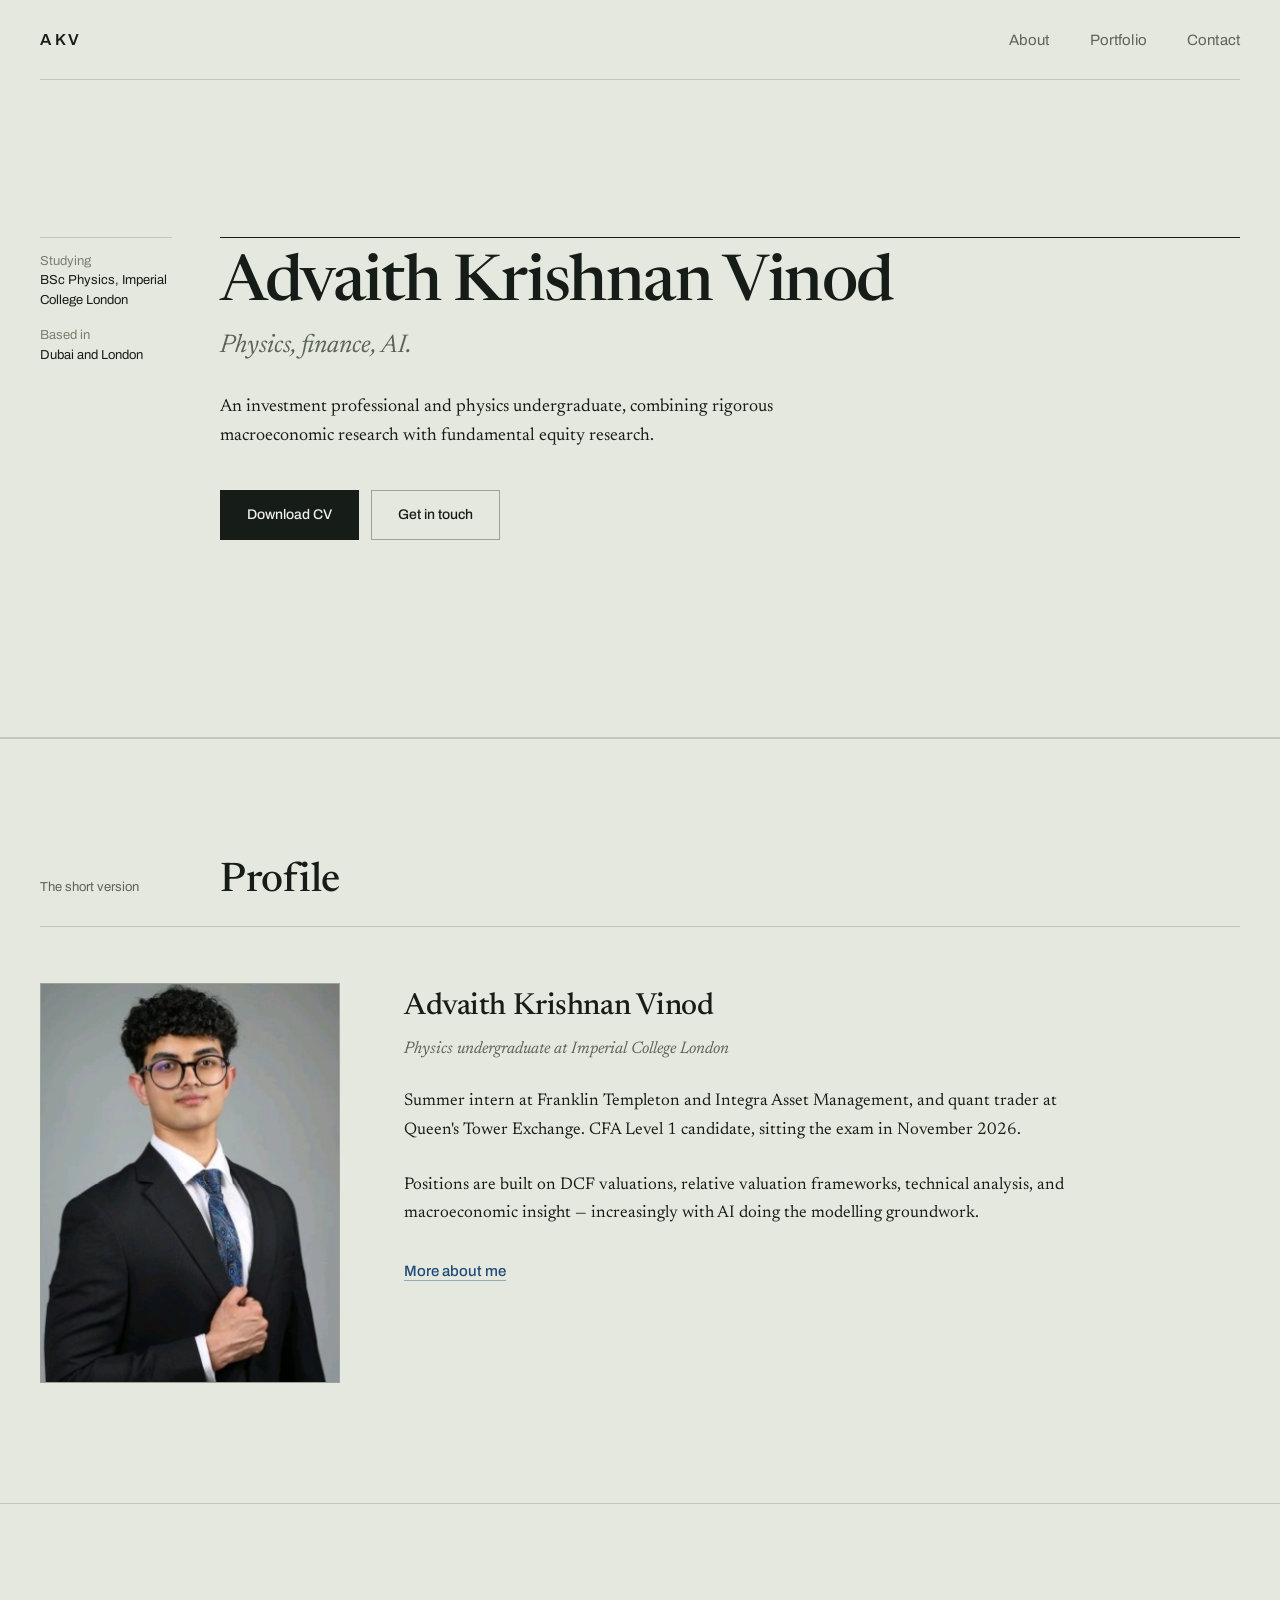
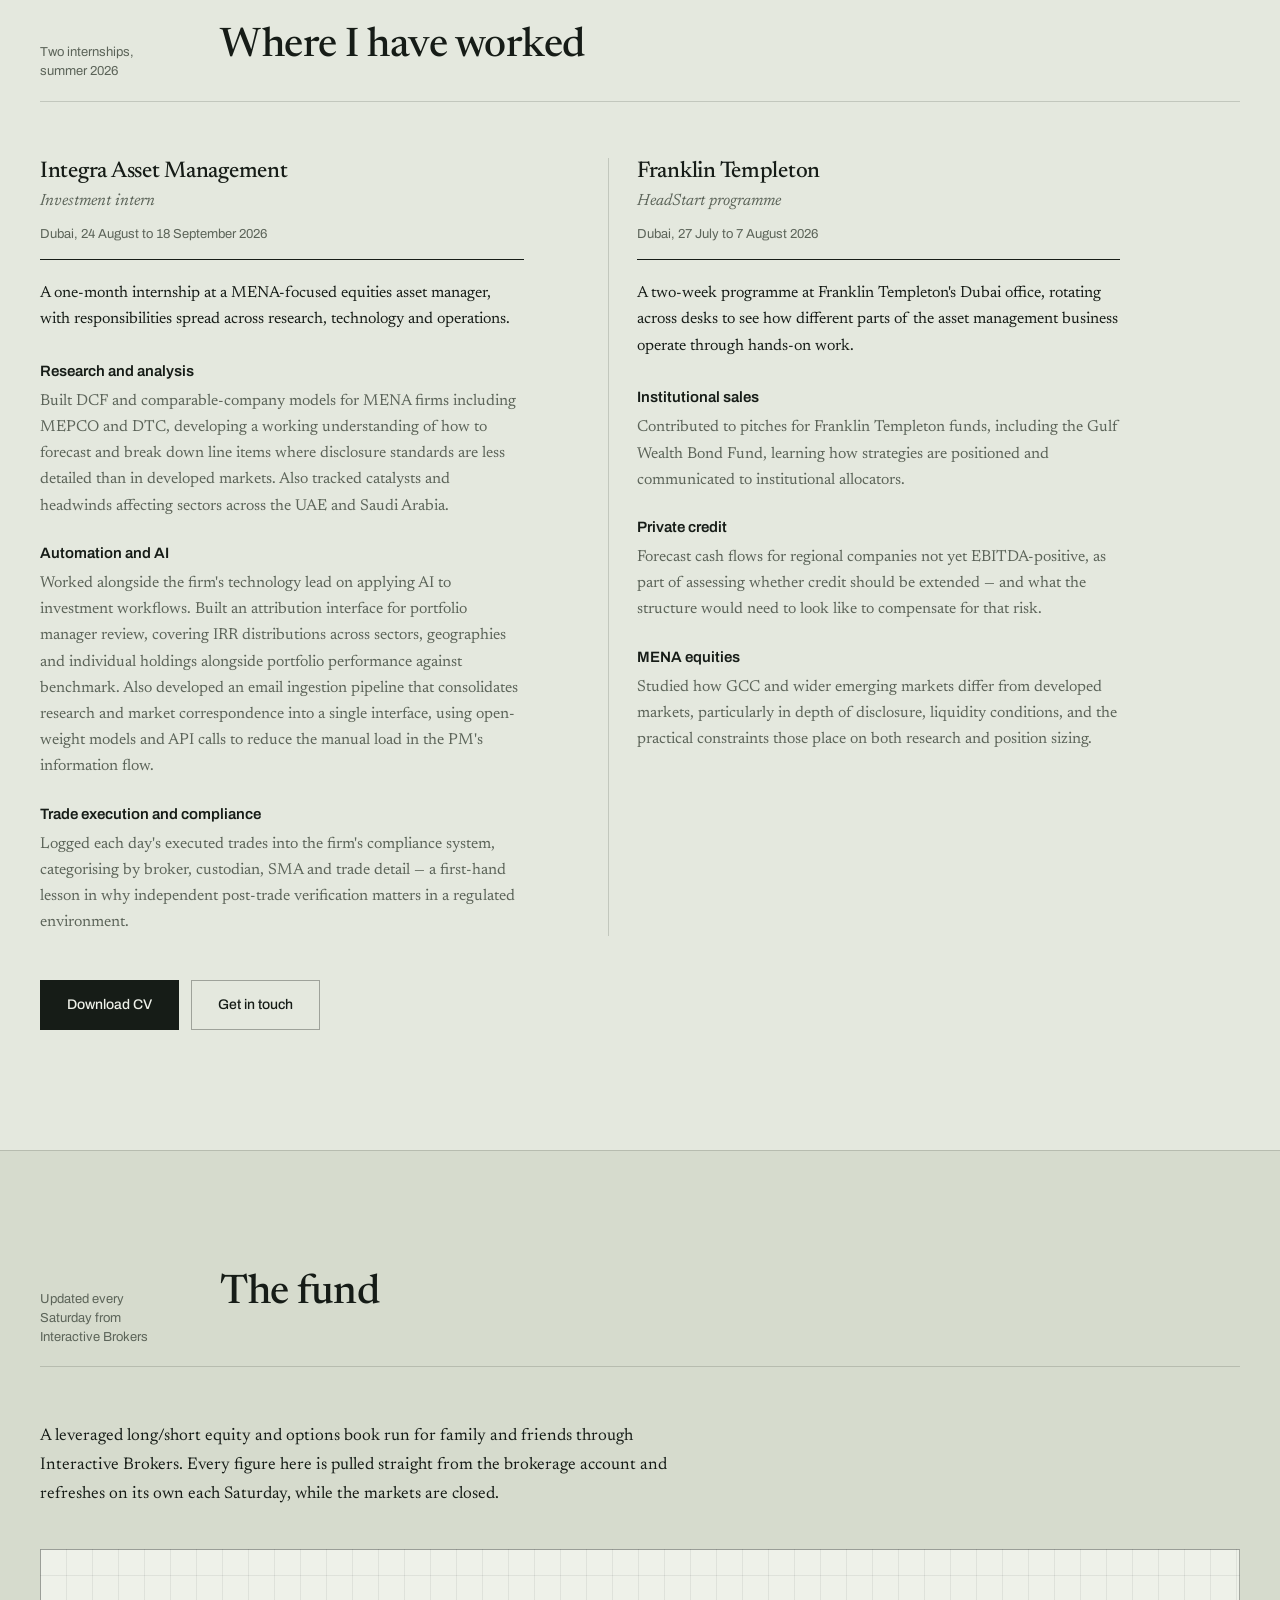
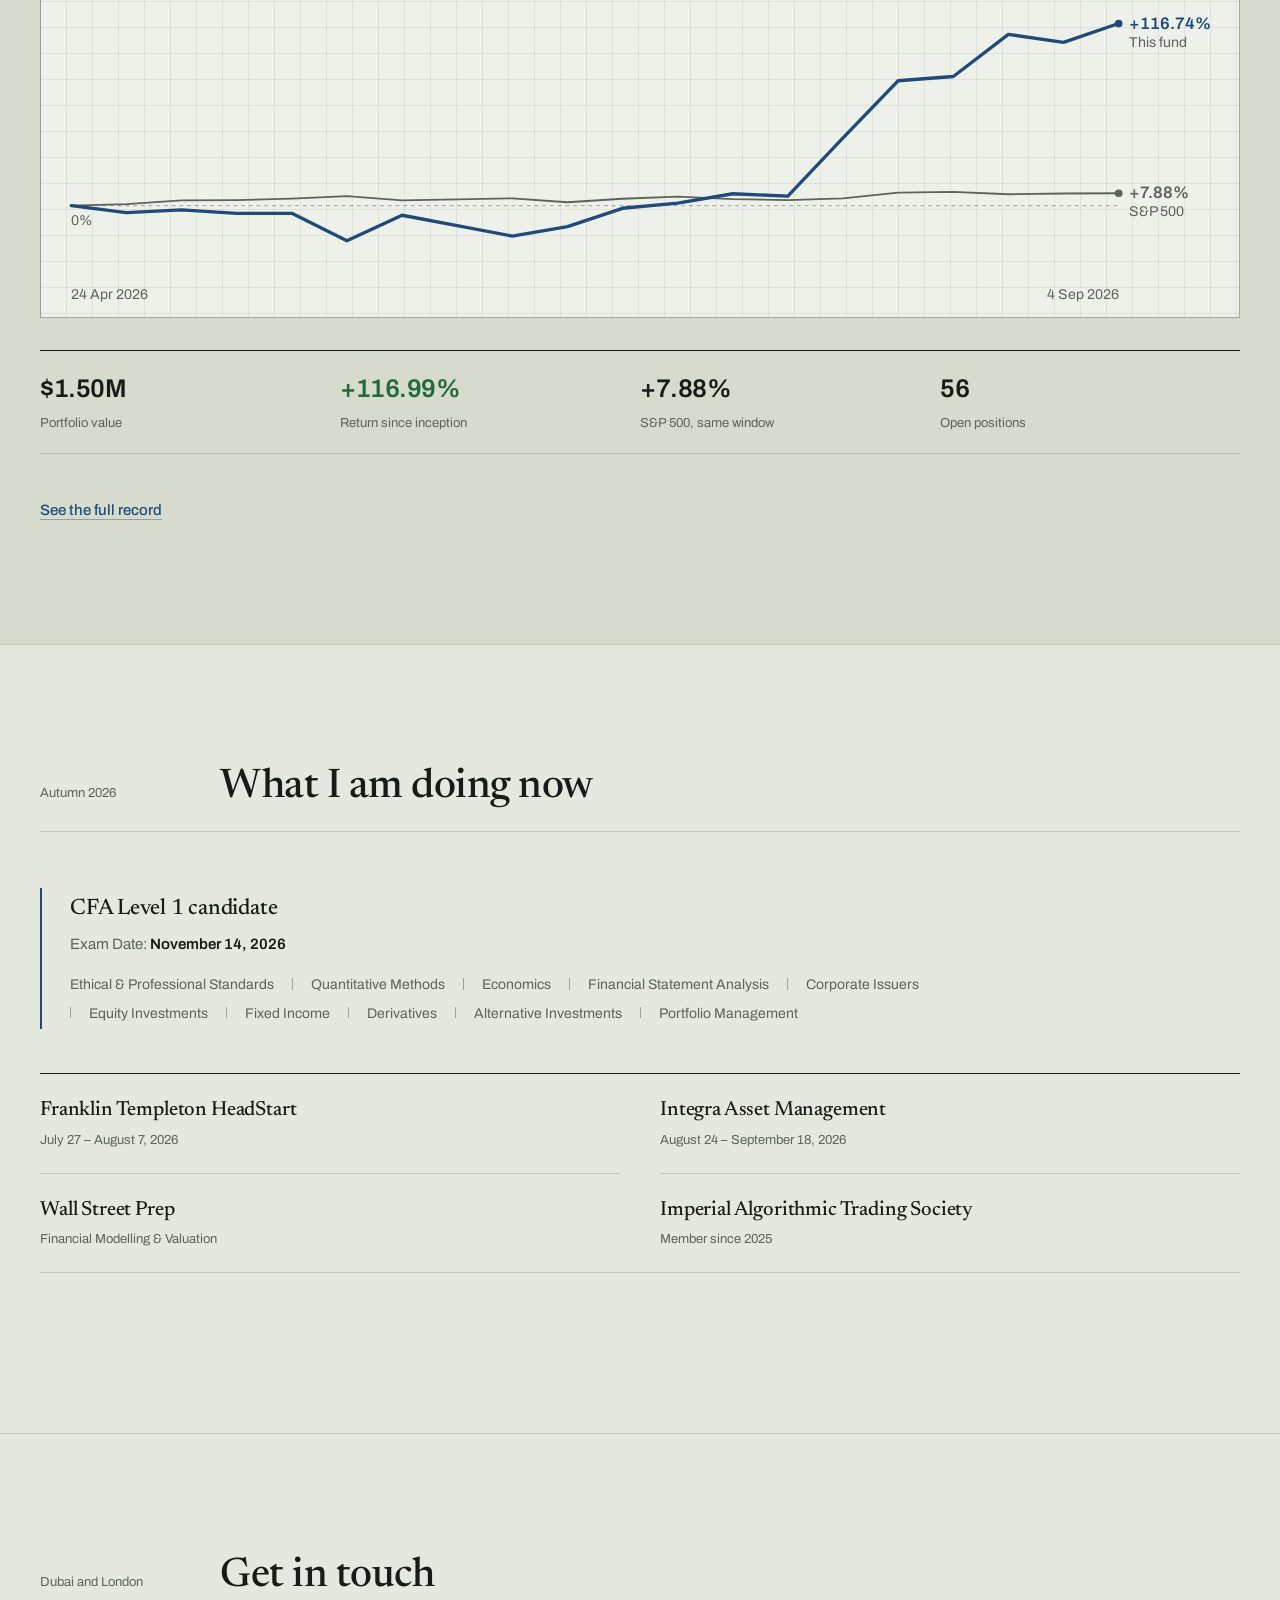
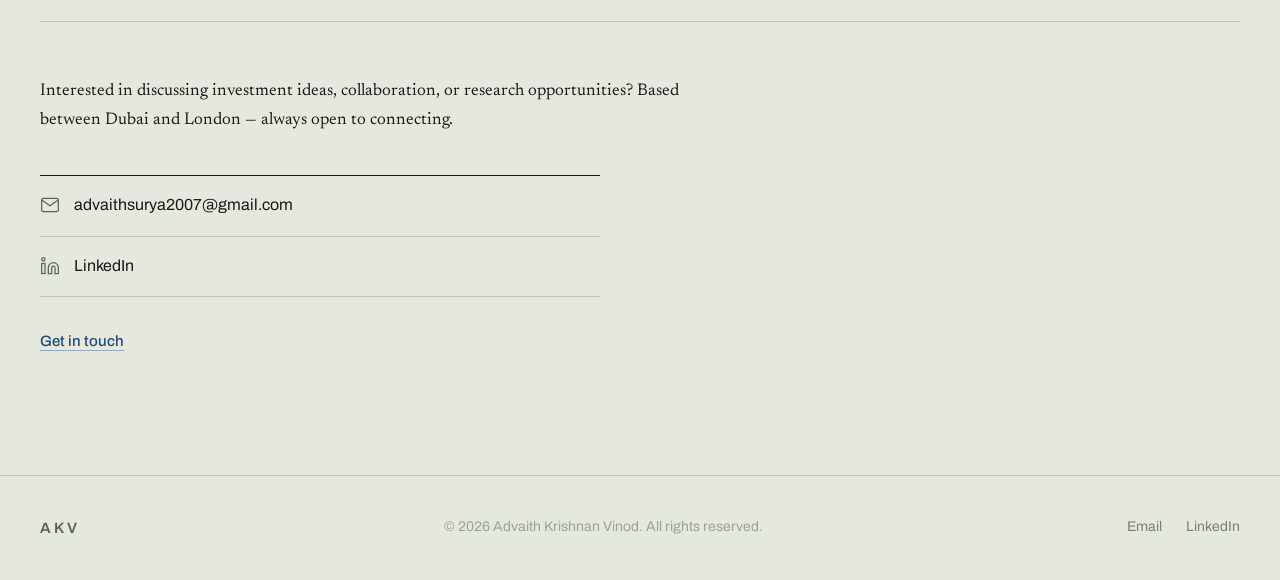
==== commit 5754b6ec: "State the fund once on the home page The home page said it three times: the hero was built around th" ====
--- a/index.html
+++ b/index.html
@@ -46,23 +46,20 @@
     <section id="hero" class="hero">
         <div class="hero-frame">
             <dl class="hero-rail">
-                <dt>Running since</dt>
-                <dd>27 April 2026</dd>
-                <dt>Figures from</dt>
-                <dd>Interactive Brokers</dd>
-                <dt>Refreshed</dt>
-                <dd>Every Saturday</dd>
+                <dt>Studying</dt>
+                <dd>BSc Physics, Imperial College London</dd>
+                <dt>Based in</dt>
+                <dd>Dubai and London</dd>
             </dl>
             <div class="hero-content">
                 <h1 class="hero-title">
                     <span class="title-line">Advaith Krishnan Vinod</span>
                 </h1>
                 <p class="hero-subtitle">Physics, finance, AI.</p>
-                <div class="hero-plot pad-grid" id="heroPlot"></div>
-                <p class="hero-plot-caption" id="heroPlotCaption"></p>
+                <p class="hero-lede">An investment professional and physics undergraduate, combining rigorous macroeconomic research with fundamental equity research.</p>
                 <div class="hero-ctas">
-                    <a href="pages/portfolio.html" class="hero-cta">Read the fund record</a>
-                    <a href="CV - AVK (Summer 27).pdf" class="hero-cta hero-cta-outline" target="_blank">Download CV</a>
+                    <a href="CV - AVK (Summer 27).pdf" class="hero-cta" target="_blank">Download CV</a>
+                    <a href="pages/contact.html" class="hero-cta hero-cta-outline">Get in touch</a>
                 </div>
             </div>
         </div>
@@ -72,7 +69,7 @@
     <section id="about-snippet" class="section snippet-section">
         <div class="container">
             <div class="section-header">
-                <span class="section-label">Who is running the book</span>
+                <span class="section-label">The short version</span>
                 <h2 class="section-title">Profile</h2>
             </div>
             <div class="snippet-grid snippet-about">
@@ -81,23 +78,9 @@
                 </div>
                 <div class="snippet-content">
                     <h3 class="snippet-name">Advaith Krishnan Vinod</h3>
-                    <p class="snippet-role">Portfolio manager of a family and friends investment fund</p>
-                    <p class="snippet-text">An investment professional and physics undergraduate combining rigorous macroeconomic research with fundamental equity research. Portfolio Manager of a family &amp; friends investment fund. Summer Intern at Franklin Templeton and Integra Asset Management. Quant Trader at Queen's Tower Exchange.</p>
-                    <p class="snippet-text">The fund on display is a leveraged long/short equity and options book run through Interactive Brokers, with positions built on DCF valuations, relative valuation frameworks, technical analysis, and macroeconomic insight. Live figures are published on the <a href="pages/portfolio.html" class="inline-link">fund performance page</a>.</p>
-                    <div class="snippet-highlights">
-                        <div class="highlight">
-                            <span class="highlight-value" data-fund="value">—</span>
-                            <span class="highlight-label">Portfolio value</span>
-                        </div>
-                        <div class="highlight">
-                            <span class="highlight-value" data-fund="return">—</span>
-                            <span class="highlight-label">Return since inception</span>
-                        </div>
-                        <div class="highlight">
-                            <span class="highlight-value" data-fund="positions">—</span>
-                            <span class="highlight-label">Open positions</span>
-                        </div>
-                    </div>
+                    <p class="snippet-role">Physics undergraduate at Imperial College London</p>
+                    <p class="snippet-text">Summer intern at Franklin Templeton and Integra Asset Management, and quant trader at Queen's Tower Exchange. CFA Level 1 candidate, sitting the exam in November 2026.</p>
+                    <p class="snippet-text">Positions are built on DCF valuations, relative valuation frameworks, technical analysis, and macroeconomic insight — increasingly with AI doing the modelling groundwork.</p>
                     <a href="pages/about.html" class="read-more">
                         <span>More about me</span>
                         <svg aria-hidden="true" viewBox="0 0 24 24" fill="none" stroke="currentColor" stroke-width="1.5" width="16" height="16">
@@ -185,7 +168,8 @@
                 <h2 class="section-title">The fund</h2>
             </div>
             <div class="snippet-content-full">
-                <p class="snippet-text">A long/short equity and options book run through Interactive Brokers. Figures below are pulled directly from the brokerage account and refresh automatically every Saturday, while markets are closed.</p>
+                <p class="snippet-text">A leveraged long/short equity and options book run for family and friends through Interactive Brokers. Every figure here is pulled straight from the brokerage account and refreshes on its own each Saturday, while the markets are closed.</p>
+                <div class="fund-plot pad-grid" id="fundPlot"></div>
                 <div class="portfolio-preview-stats">
                     <div class="preview-stat">
                         <span class="preview-stat-value" data-fund="value">—</span>
--- a/css/style.css
+++ b/css/style.css
@@ -442,14 +442,13 @@
 }
 
 /* ---- Hero ----
-   The page opens on the thing the site exists to show: the fund's own return
-   path, drawn once on the pad grid. The name sits above it and the margin
-   dates it. This is the only unprompted motion anywhere on the site. */
+   The page opens on the person: the name, what he does, and one sentence. The
+   fund is stated once further down and nowhere else. */
 .hero {
-    min-height: 100svh;
+    min-height: 82svh;
     display: flex;
     align-items: center;
-    padding: 120px 0 72px;
+    padding: 128px 0 88px;
     position: relative;
     background: var(--pad);
     border-bottom: 1px solid var(--rule);
@@ -492,60 +491,47 @@
 
 .hero-title {
     font-family: var(--font-serif);
-    font-size: clamp(2.4rem, 5.4vw, 3.4rem);
+    font-size: clamp(2.6rem, 6vw, 4rem);
     font-weight: 500;
-    line-height: 1.06;
-    letter-spacing: -0.02em;
+    line-height: 1.04;
+    letter-spacing: -0.022em;
     text-wrap: balance;
-    margin-bottom: 6px;
+    margin-bottom: 8px;
 }
 
 .title-line { display: block; }
 
 .hero-subtitle {
     font-family: var(--font-serif);
-    font-size: clamp(1.15rem, 2.2vw, 1.5rem);
+    font-size: clamp(1.2rem, 2.4vw, 1.6rem);
     font-weight: 400;
     font-style: italic;
     color: var(--ink-soft);
-    margin-bottom: 40px;
-}
-
-/* The plot itself. */
-.hero-plot {
+    margin-bottom: 26px;
+}
+
+.hero-lede {
+    font-family: var(--font-serif);
+    font-size: 1.125rem;
+    font-weight: 400;
+    line-height: 1.62;
+    color: var(--ink);
+    max-width: 58ch;
+    margin-bottom: 38px;
+}
+
+/* The plot. It lives in the fund section, the one place the fund is stated. */
+.fund-plot {
     position: relative;
-    margin-bottom: 24px;
+    margin-bottom: 32px;
     border: 1px solid var(--rule-strong);
     padding: 20px 20px 12px;
 }
 
-.hero-plot svg {
+.fund-plot svg {
     display: block;
     width: 100%;
     height: auto;
-}
-
-.hero-plot-caption {
-    display: flex;
-    flex-wrap: wrap;
-    gap: 8px 28px;
-    align-items: baseline;
-    margin-bottom: 36px;
-    font-size: 0.8125rem;
-    color: var(--ink-soft);
-    font-variant-numeric: tabular-nums;
-}
-
-.hero-plot-caption b {
-    font-size: 1.35rem;
-    font-weight: 600;
-    color: var(--plot);
-    letter-spacing: -0.01em;
-}
-
-.hero-plot-caption .sep {
-    color: var(--ink);
-    font-weight: 500;
 }
 
 /* The line grows from left to right, once, on load. */
@@ -595,8 +581,8 @@
     }
     .hero-rail {
         display: grid;
-        grid-template-columns: repeat(3, minmax(0, 1fr));
-        column-gap: 16px;
+        grid-template-columns: repeat(auto-fit, minmax(150px, 1fr));
+        column-gap: 20px;
         order: 2;
         border-top: 1px solid var(--rule);
     }
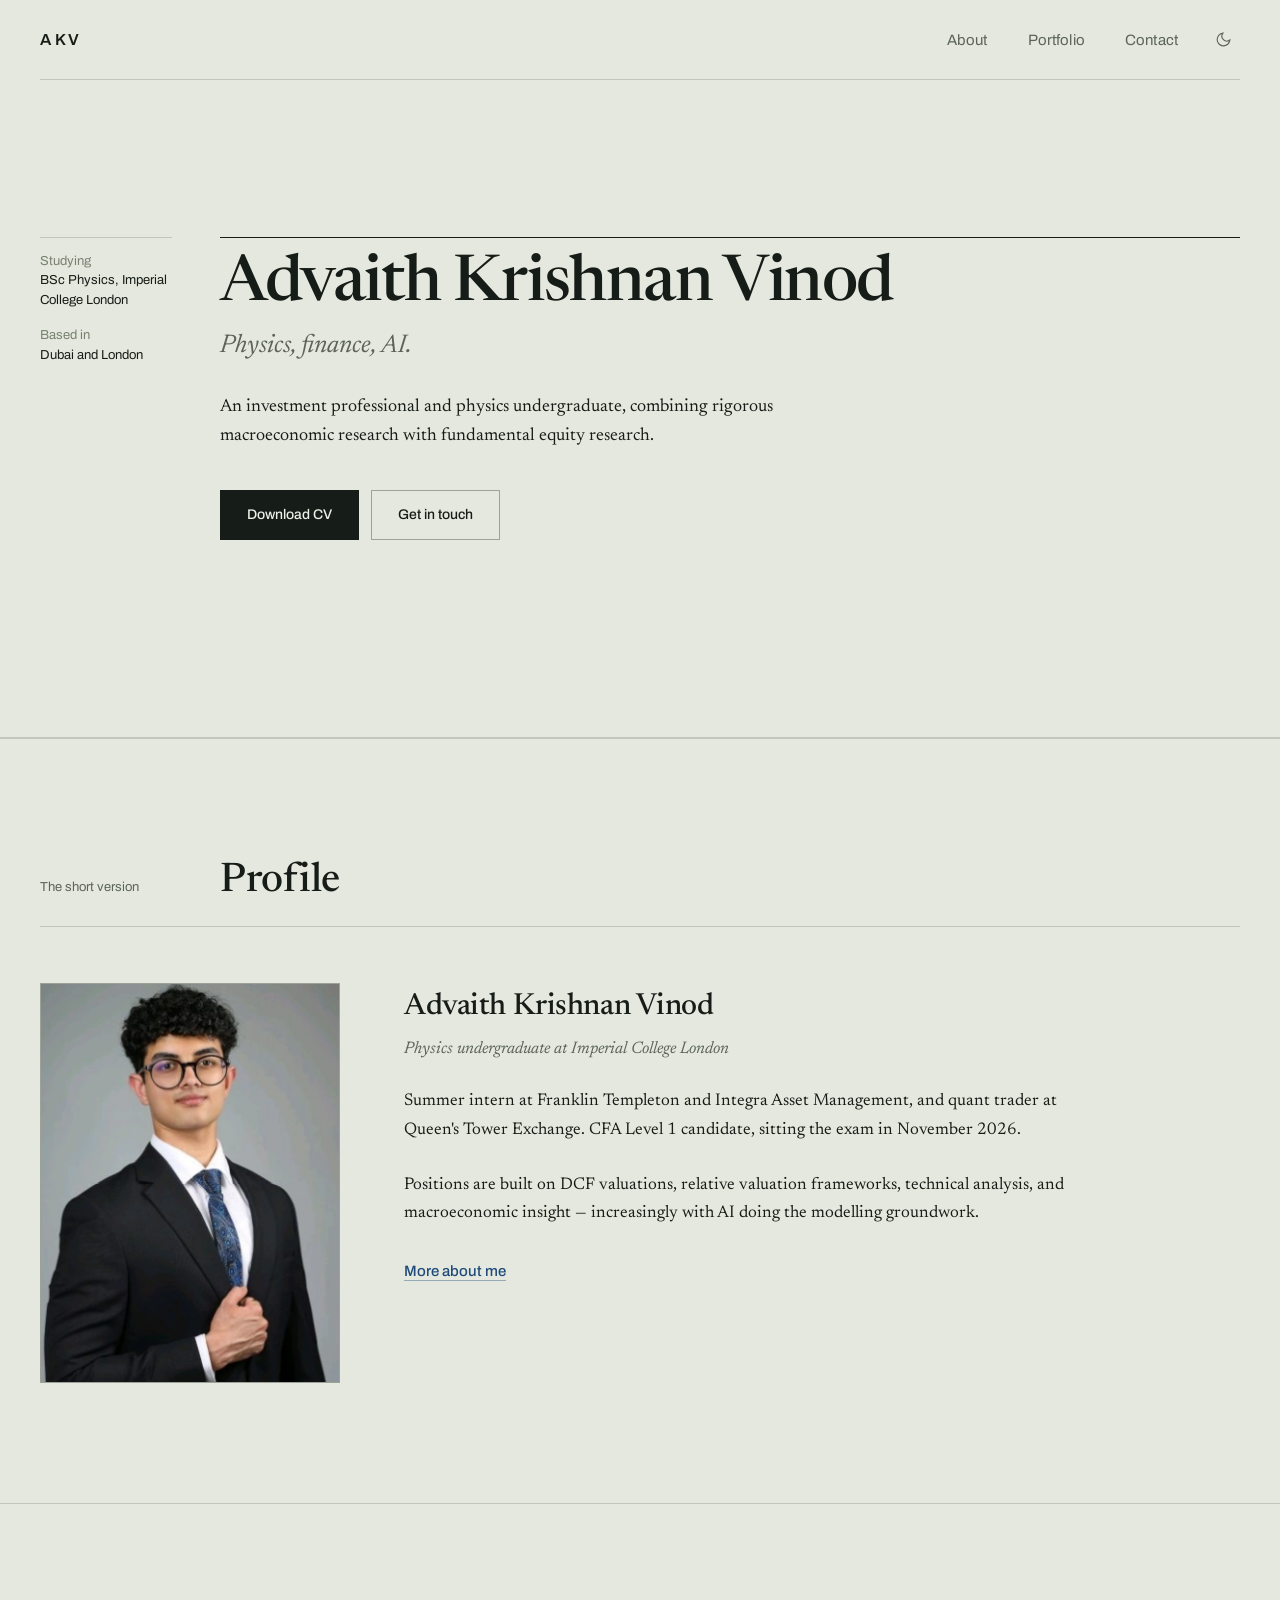
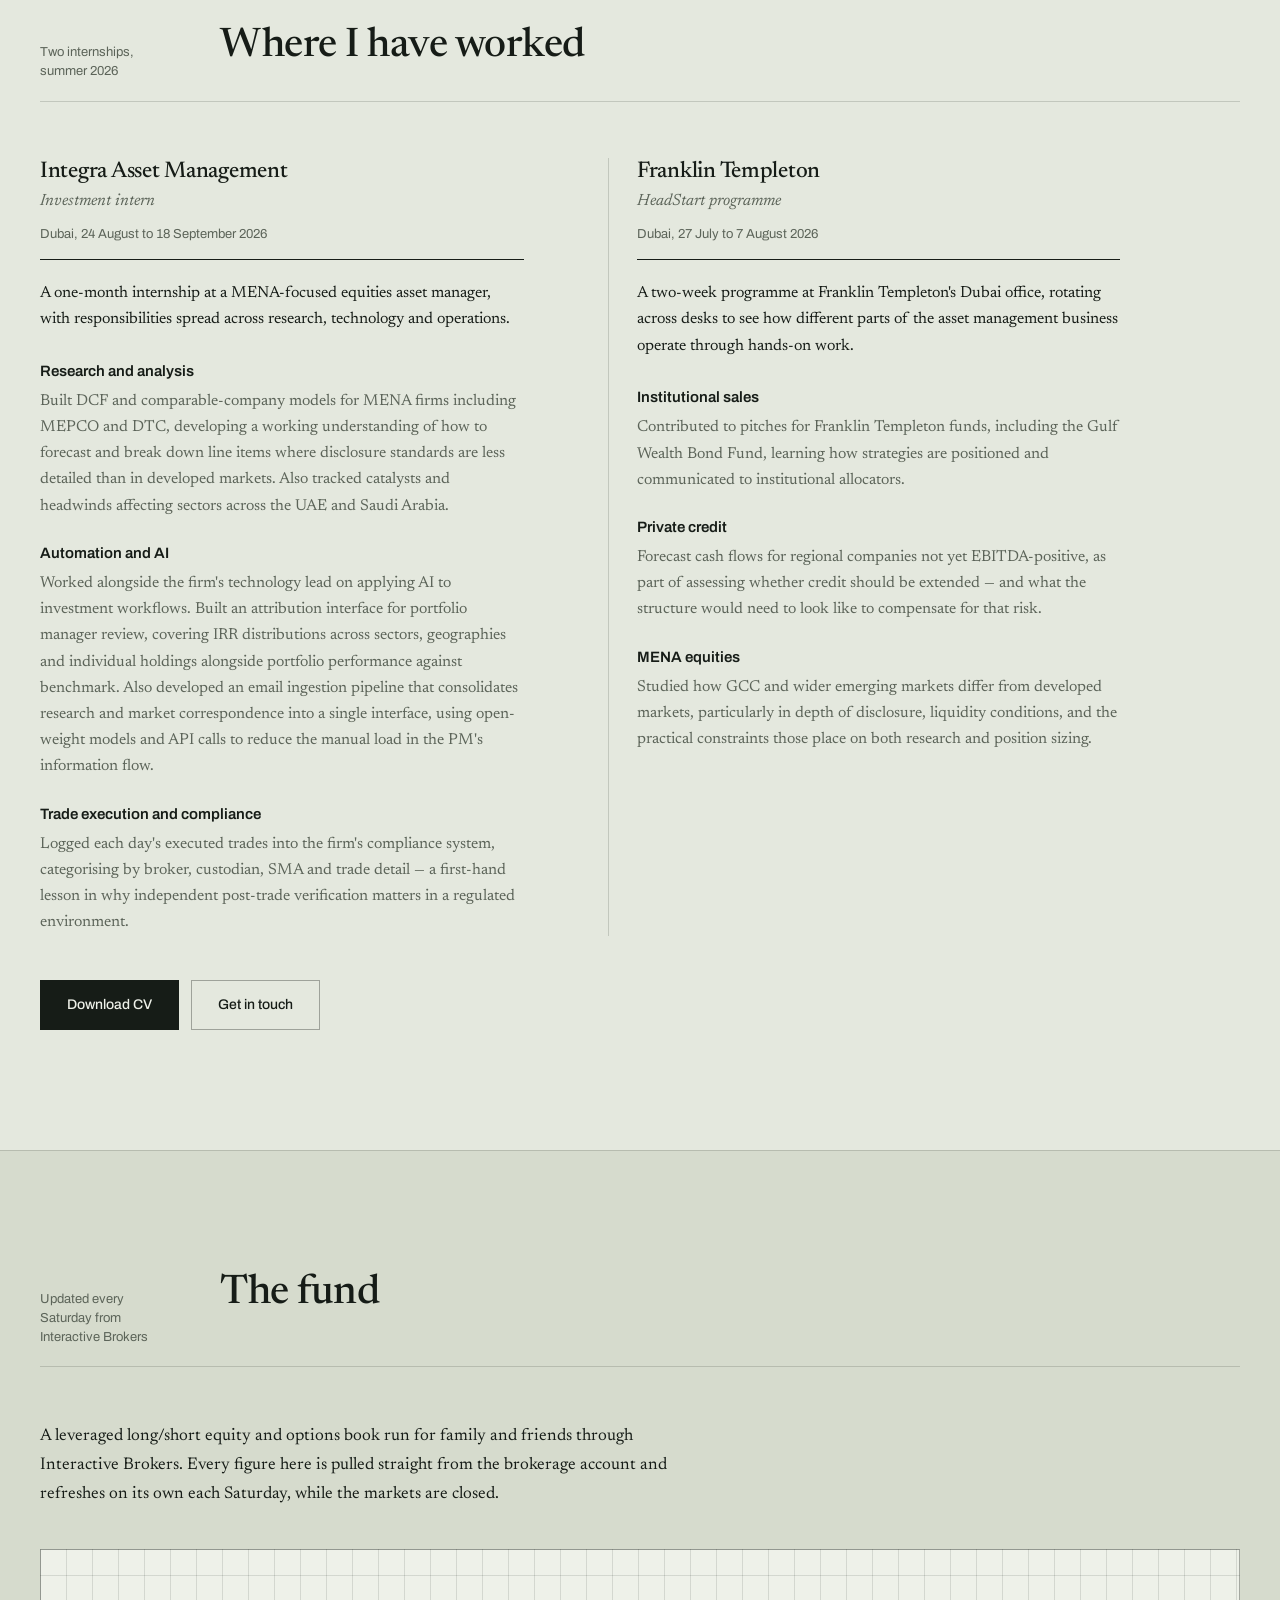
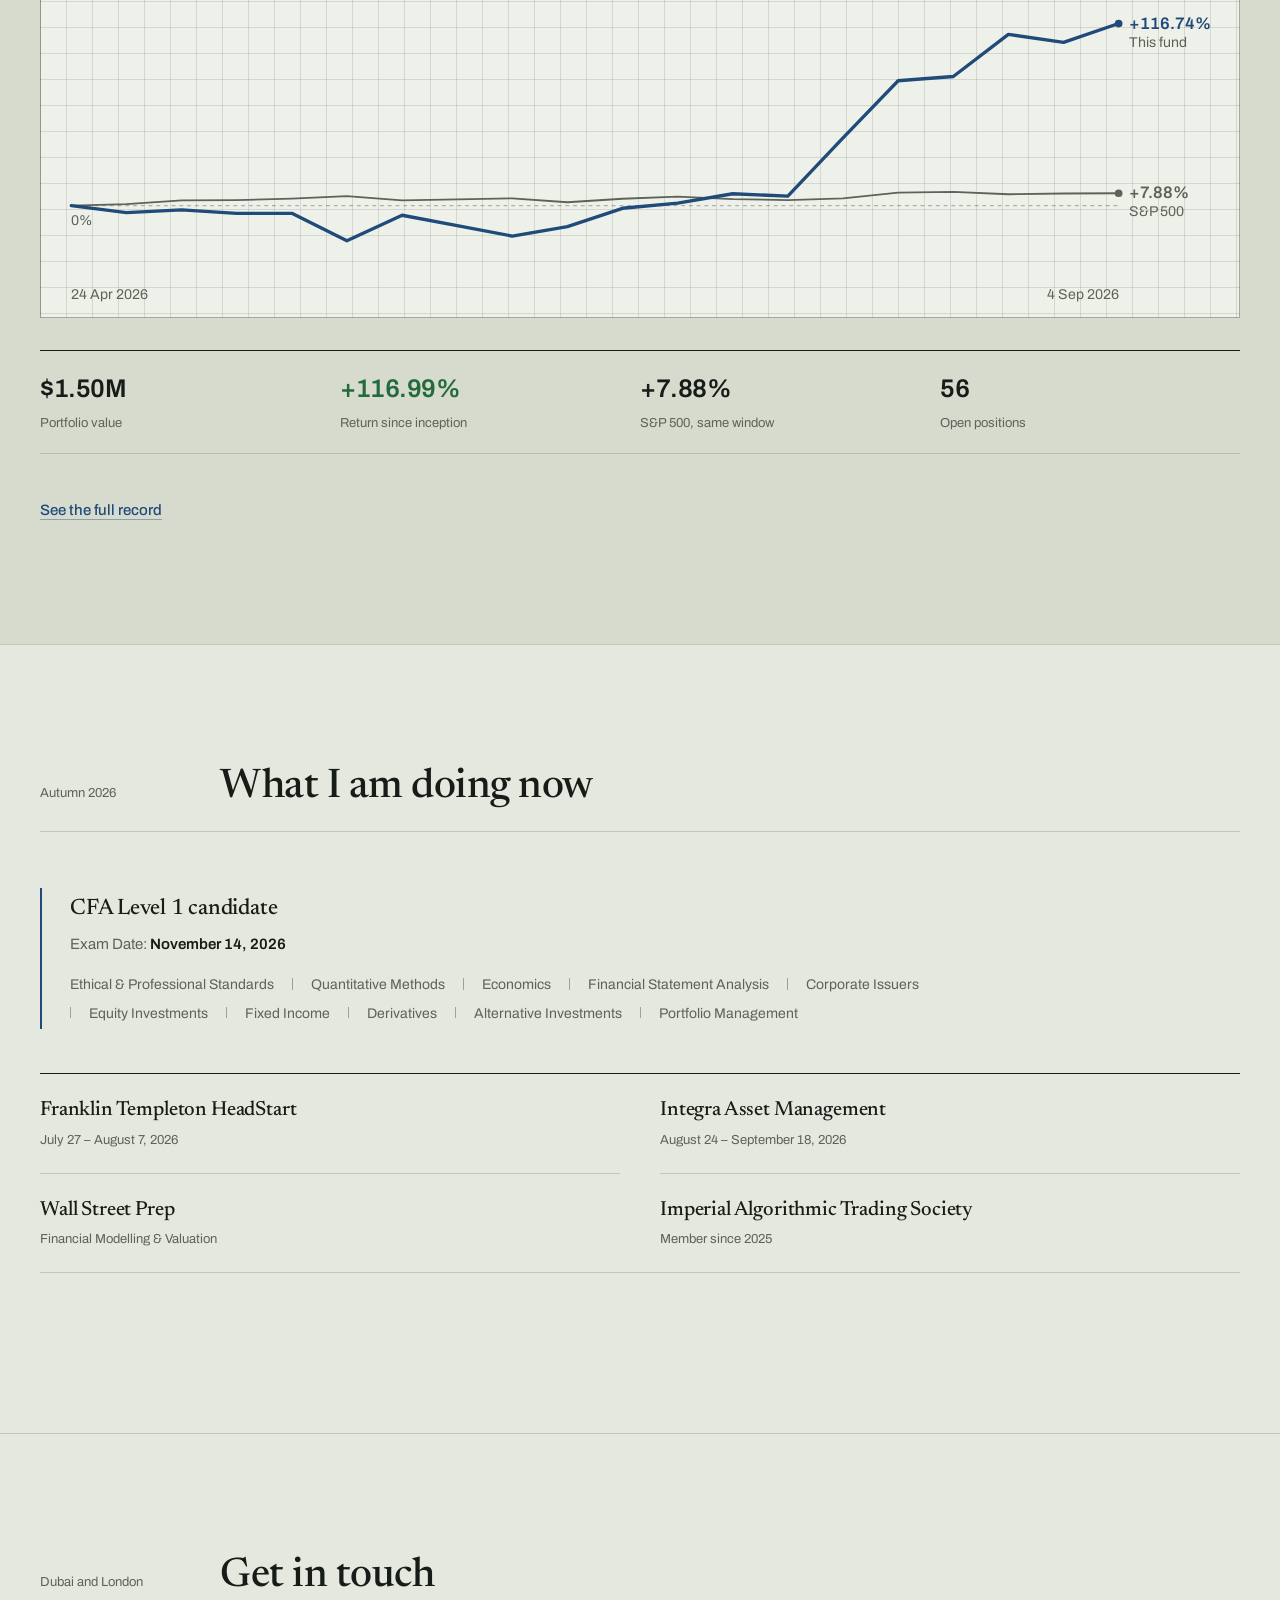
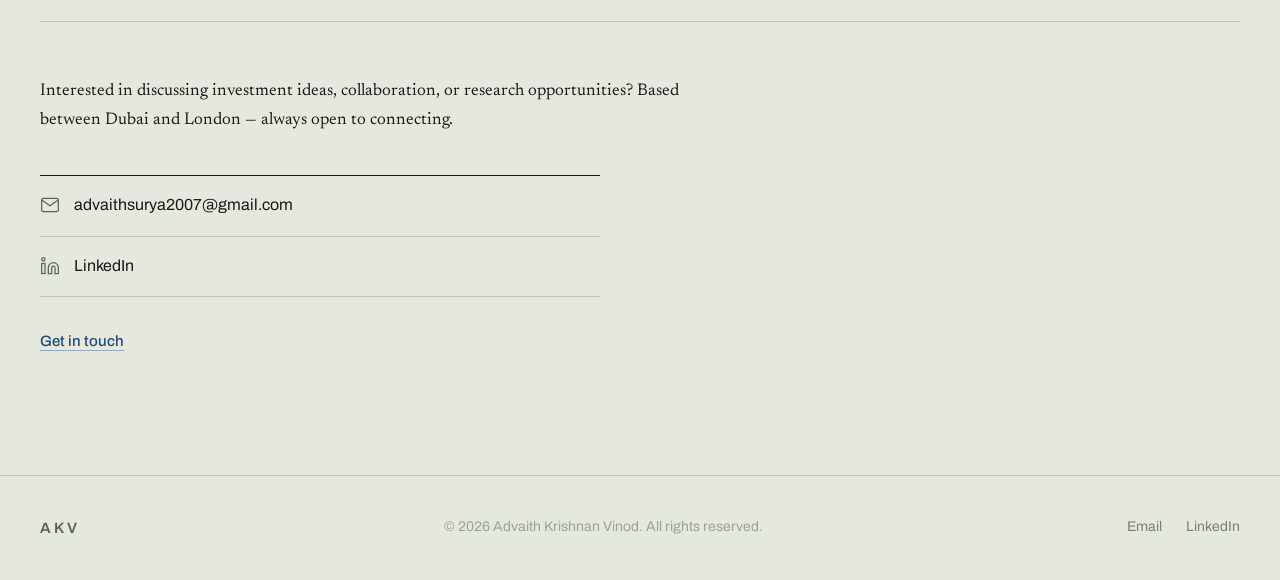
==== commit 2ce11413: "Add a dark mode alongside the light one The same pad, seen at night. Ground and ink swap roles rathe" ====
--- a/index.html
+++ b/index.html
@@ -5,7 +5,14 @@
     <meta name="viewport" content="width=device-width, initial-scale=1.0">
     <title>Advaith Krishnan Vinod | Portfolio Manager</title>
     <link rel="stylesheet" href="css/style.css">
-    <meta name="theme-color" content="#e4e8de">
+    <script>
+        try {
+            var t = localStorage.getItem("theme");
+            if (t === "dark" || t === "light") document.documentElement.dataset.theme = t;
+        } catch (e) {}
+    </script>
+    <meta name="theme-color" content="#e4e8de" media="(prefers-color-scheme: light)">
+    <meta name="theme-color" content="#171b14" media="(prefers-color-scheme: dark)">
     <link rel="preconnect" href="https://fonts.googleapis.com">
     <link rel="preconnect" href="https://fonts.gstatic.com" crossorigin>
     <link href="https://fonts.googleapis.com/css2?family=Archivo:wght@400;500;600&family=Newsreader:ital,opsz,wght@0,6..72,400;0,6..72,500;1,6..72,400&display=swap" rel="stylesheet">
@@ -21,15 +28,26 @@
     <nav id="navbar">
         <div class="nav-inner">
             <a href="index.html" class="nav-logo">AKV</a>
-            <div class="nav-links">
-                <a href="pages/about.html" class="nav-link">About</a>
-                <a href="pages/portfolio.html" class="nav-link">Portfolio</a>
-                <a href="pages/contact.html" class="nav-link">Contact</a>
-            </div>
-            <button class="nav-menu-btn" id="menuBtn" aria-label="Toggle menu">
-                <span></span>
-                <span></span>
-            </button>
+            <div class="nav-right">
+                <div class="nav-links">
+                    <a href="pages/about.html" class="nav-link">About</a>
+                    <a href="pages/portfolio.html" class="nav-link">Portfolio</a>
+                    <a href="pages/contact.html" class="nav-link">Contact</a>
+                </div>
+                <button class="theme-toggle" id="themeToggle" type="button" aria-label="Switch to dark mode">
+                    <svg class="icon-light" aria-hidden="true" viewBox="0 0 24 24" fill="none" stroke="currentColor" stroke-width="1.6" stroke-linecap="round">
+                        <path d="M21 12.8A9 9 0 1 1 11.2 3a7 7 0 0 0 9.8 9.8z"/>
+                    </svg>
+                    <svg class="icon-dark" aria-hidden="true" viewBox="0 0 24 24" fill="none" stroke="currentColor" stroke-width="1.6" stroke-linecap="round">
+                        <circle cx="12" cy="12" r="4.2"/>
+                        <path d="M12 2.4v2.2M12 19.4v2.2M4.2 12H2M22 12h-2.2M6.5 6.5 4.9 4.9M19.1 19.1l-1.6-1.6M17.5 6.5l1.6-1.6M4.9 19.1l1.6-1.6"/>
+                    </svg>
+                </button>
+                <button class="nav-menu-btn" id="menuBtn" aria-label="Toggle menu">
+                    <span></span>
+                    <span></span>
+                </button>
+            </div>
         </div>
     </nav>
 
--- a/css/style.css
+++ b/css/style.css
@@ -40,6 +40,26 @@
     --plot: #1f4a7a;
     --plot-soft: rgba(31, 74, 122, 0.12);
 
+    /* Chart furniture. Charts read these through inline style="var(--x)", so a
+       theme change recolours them without anything being re-rendered. */
+    --chart-grid: rgba(22, 28, 23, 0.12);
+    --chart-axis: rgba(22, 28, 23, 0.30);
+    --bench-alt: #737d69;
+
+    /* A categorical sequence for the sector breakdown: the accent blue
+       stepping towards slate and olive. Muted on purpose — the donut is a
+       breakdown, not a focal point. */
+    --sector-1: #1f4a7a;
+    --sector-2: #4a6f92;
+    --sector-3: #7a6a4b;
+    --sector-4: #3f5c46;
+    --sector-5: #8a5c5c;
+    --sector-6: #6d7080;
+    --sector-7: #a08a63;
+    --sector-8: #5f7d78;
+    --sector-9: #8b8f86;
+    --sector-10: #4c4f58;
+
     --font-sans: 'Archivo', -apple-system, BlinkMacSystemFont, sans-serif;
     --font-serif: 'Newsreader', Georgia, 'Times New Roman', serif;
 
@@ -51,6 +71,108 @@
     --rail-gap: 48px;
 
     color-scheme: light;
+}
+
+/* ---- Dark ----
+   The same pad, seen at night. Ground and ink swap roles rather than the
+   palette being inverted channel by channel, so the two modes are reciprocal
+   instead of merely opposite. The plot line lifts to stay legible; gains and
+   losses lift with it. */
+@media (prefers-color-scheme: dark) {
+    :root:not([data-theme="light"]) {
+        --pad: #171b14;
+        --pad-deep: #10130e;
+        --pad-raised: #1f2419;
+
+        --ink: #e4e8de;
+        --ink-strong: #f5f8f1;
+        --ink-soft: #98a18d;
+
+        --gray-900: #22271c;
+        --gray-800: #2b3125;
+        --gray-700: #3a4133;
+        --gray-600: #5a6252;
+        --gray-500: #7d8674;
+        --gray-400: #9aa392;
+        --gray-300: #c2c9b9;
+
+        --rule: rgba(228, 232, 222, 0.18);
+        --rule-strong: rgba(228, 232, 222, 0.38);
+        --film: rgba(228, 232, 222, 0.06);
+
+        --green: #6fc98a;
+        --green-soft: rgba(111, 201, 138, 0.16);
+        --red: #e0736f;
+        --red-soft: rgba(224, 115, 111, 0.16);
+
+        --plot: #7aa9dd;
+        --plot-soft: rgba(122, 169, 221, 0.16);
+
+        --chart-grid: rgba(228, 232, 222, 0.11);
+        --chart-axis: rgba(228, 232, 222, 0.32);
+        --bench-alt: #9aa48e;
+
+        --sector-1: #7aa9dd;
+        --sector-2: #9fb8cf;
+        --sector-3: #c2a878;
+        --sector-4: #7fae8c;
+        --sector-5: #d4938f;
+        --sector-6: #a3a7bb;
+        --sector-7: #d6bd8f;
+        --sector-8: #8fb8b2;
+        --sector-9: #b6bcaa;
+        --sector-10: #9296a3;
+
+        color-scheme: dark;
+    }
+}
+
+/* The explicit choice wins in both directions. */
+:root[data-theme="dark"] {
+    --pad: #171b14;
+    --pad-deep: #10130e;
+    --pad-raised: #1f2419;
+
+    --ink: #e4e8de;
+    --ink-strong: #f5f8f1;
+    --ink-soft: #98a18d;
+
+    --gray-900: #22271c;
+    --gray-800: #2b3125;
+    --gray-700: #3a4133;
+    --gray-600: #5a6252;
+    --gray-500: #7d8674;
+    --gray-400: #9aa392;
+    --gray-300: #c2c9b9;
+
+    --rule: rgba(228, 232, 222, 0.18);
+    --rule-strong: rgba(228, 232, 222, 0.38);
+    --film: rgba(228, 232, 222, 0.06);
+
+    --green: #6fc98a;
+    --green-soft: rgba(111, 201, 138, 0.16);
+    --red: #e0736f;
+    --red-soft: rgba(224, 115, 111, 0.16);
+
+    --plot: #7aa9dd;
+    --plot-soft: rgba(122, 169, 221, 0.16);
+
+    --chart-grid: rgba(228, 232, 222, 0.11);
+    --chart-axis: rgba(228, 232, 222, 0.32);
+    --bench-alt: #9aa48e;
+
+    --sector-1: #7aa9dd;
+    --sector-2: #9fb8cf;
+    --sector-3: #c2a878;
+    --sector-4: #7fae8c;
+    --sector-5: #d4938f;
+    --sector-6: #a3a7bb;
+    --sector-7: #d6bd8f;
+    --sector-8: #8fb8b2;
+    --sector-9: #b6bcaa;
+    --sector-10: #9296a3;
+
+    color-scheme: dark;
 }
 
 /* ---- Reset & Base ---- */
@@ -81,8 +203,8 @@
 .pad-grid {
     background-color: var(--pad-raised);
     background-image:
-        linear-gradient(to right, rgba(22, 28, 23, 0.07) 1px, transparent 1px),
-        linear-gradient(to bottom, rgba(22, 28, 23, 0.07) 1px, transparent 1px);
+        linear-gradient(to right, var(--chart-grid) 1px, transparent 1px),
+        linear-gradient(to bottom, var(--chart-grid) 1px, transparent 1px);
     background-size: 26px 26px;
     background-position: -1px -1px;
 }
@@ -260,7 +382,7 @@
 }
 
 #navbar.scrolled {
-    background: rgba(228, 232, 222, 0.88);
+    background: color-mix(in srgb, var(--pad) 88%, transparent);
     backdrop-filter: blur(20px);
     -webkit-backdrop-filter: blur(20px);
 }
@@ -314,6 +436,54 @@
 .nav-link:hover::after,
 .nav-link.active::after {
     width: 100%;
+}
+
+/* ---- Theme toggle ----
+   Two icons in one button; the stylesheet decides which is showing, so the
+   control is correct on first paint without waiting for script. */
+.theme-toggle {
+    display: inline-flex;
+    align-items: center;
+    justify-content: center;
+    width: 34px;
+    height: 34px;
+    margin-left: 28px;
+    color: var(--ink-soft);
+    border: 1px solid transparent;
+    border-radius: 2px;
+    touch-action: manipulation;
+    transition: color 0.2s, border-color 0.2s;
+}
+
+.theme-toggle:hover {
+    color: var(--ink);
+    border-color: var(--rule);
+}
+
+.theme-toggle svg {
+    width: 17px;
+    height: 17px;
+}
+
+/* Show the icon for the mode the button switches TO. */
+.theme-toggle .icon-dark { display: none; }
+.theme-toggle .icon-light { display: block; }
+
+@media (prefers-color-scheme: dark) {
+    :root:not([data-theme="light"]) .theme-toggle .icon-dark { display: block; }
+    :root:not([data-theme="light"]) .theme-toggle .icon-light { display: none; }
+}
+
+:root[data-theme="dark"] .theme-toggle .icon-dark { display: block; }
+:root[data-theme="dark"] .theme-toggle .icon-light { display: none; }
+
+.nav-right {
+    display: flex;
+    align-items: center;
+}
+
+@media (max-width: 768px) {
+    .theme-toggle { margin-left: 0; margin-right: 4px; }
 }
 
 .nav-menu-btn {
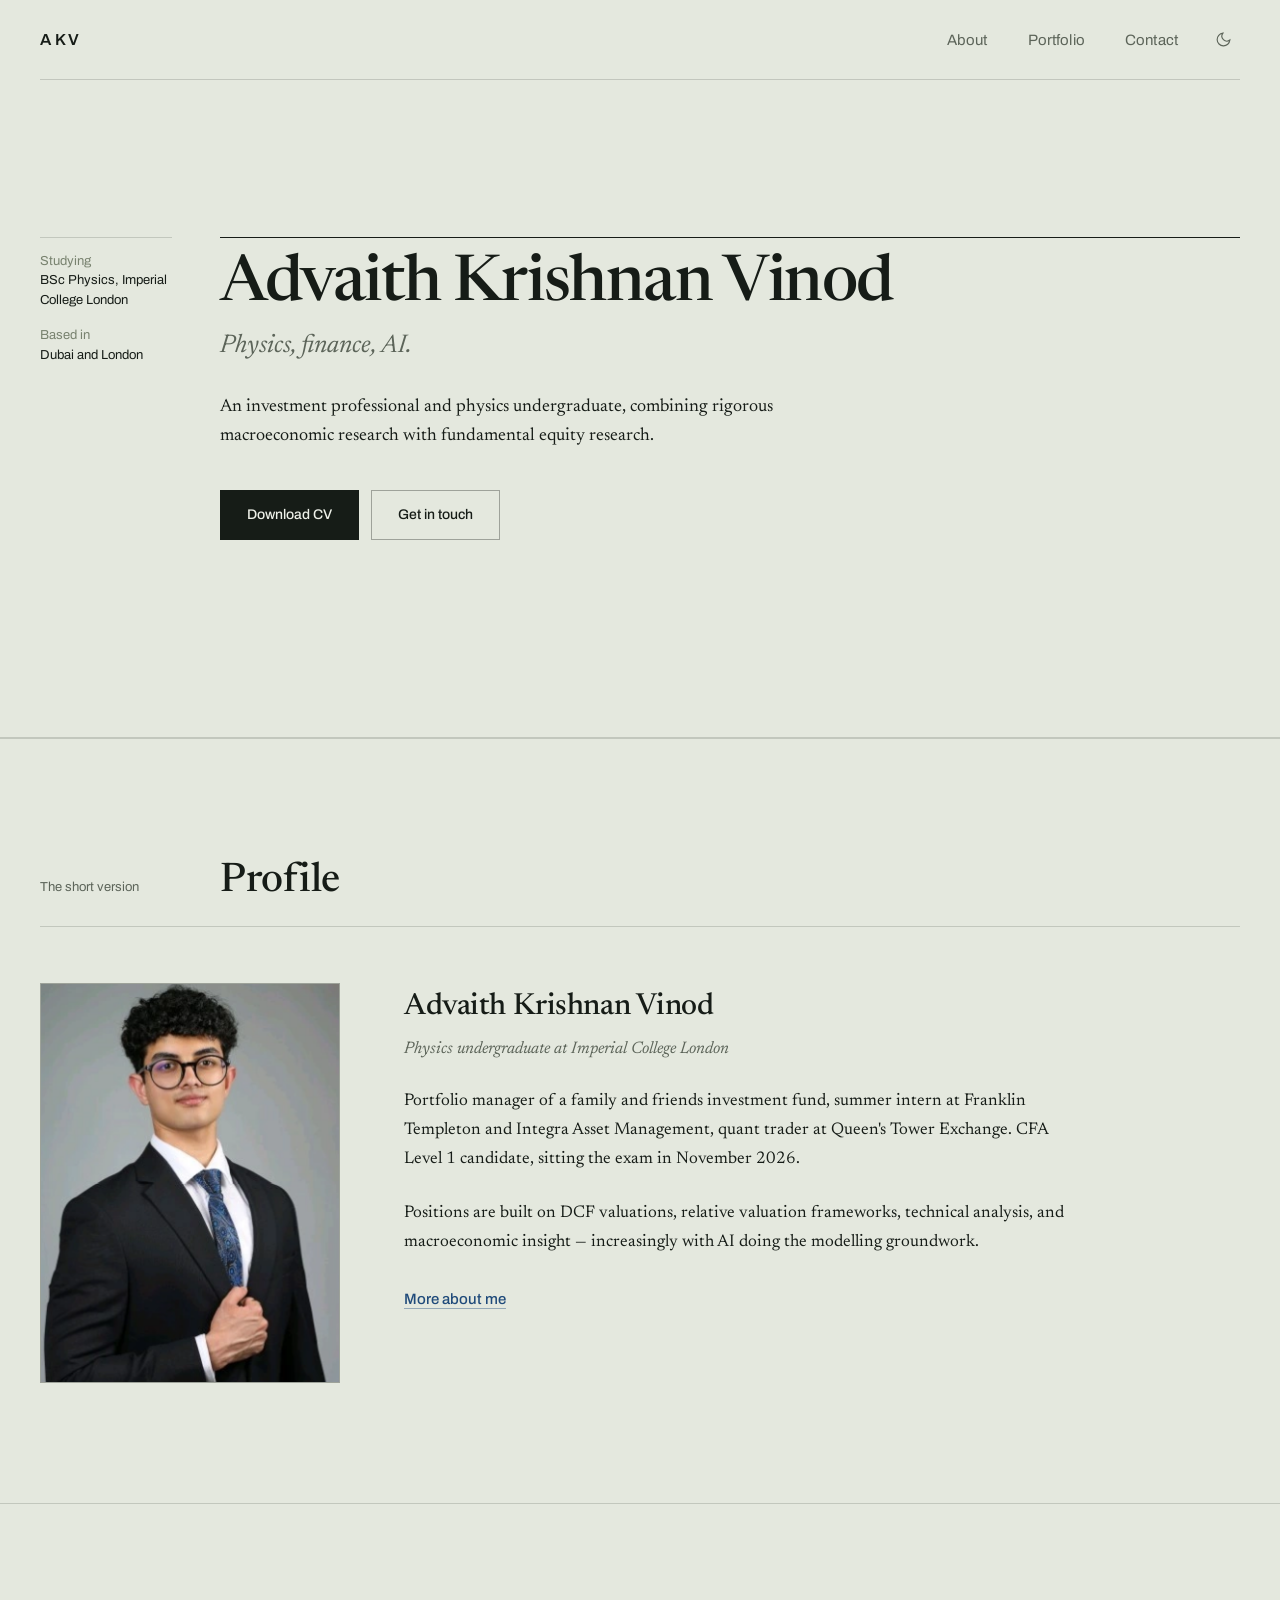
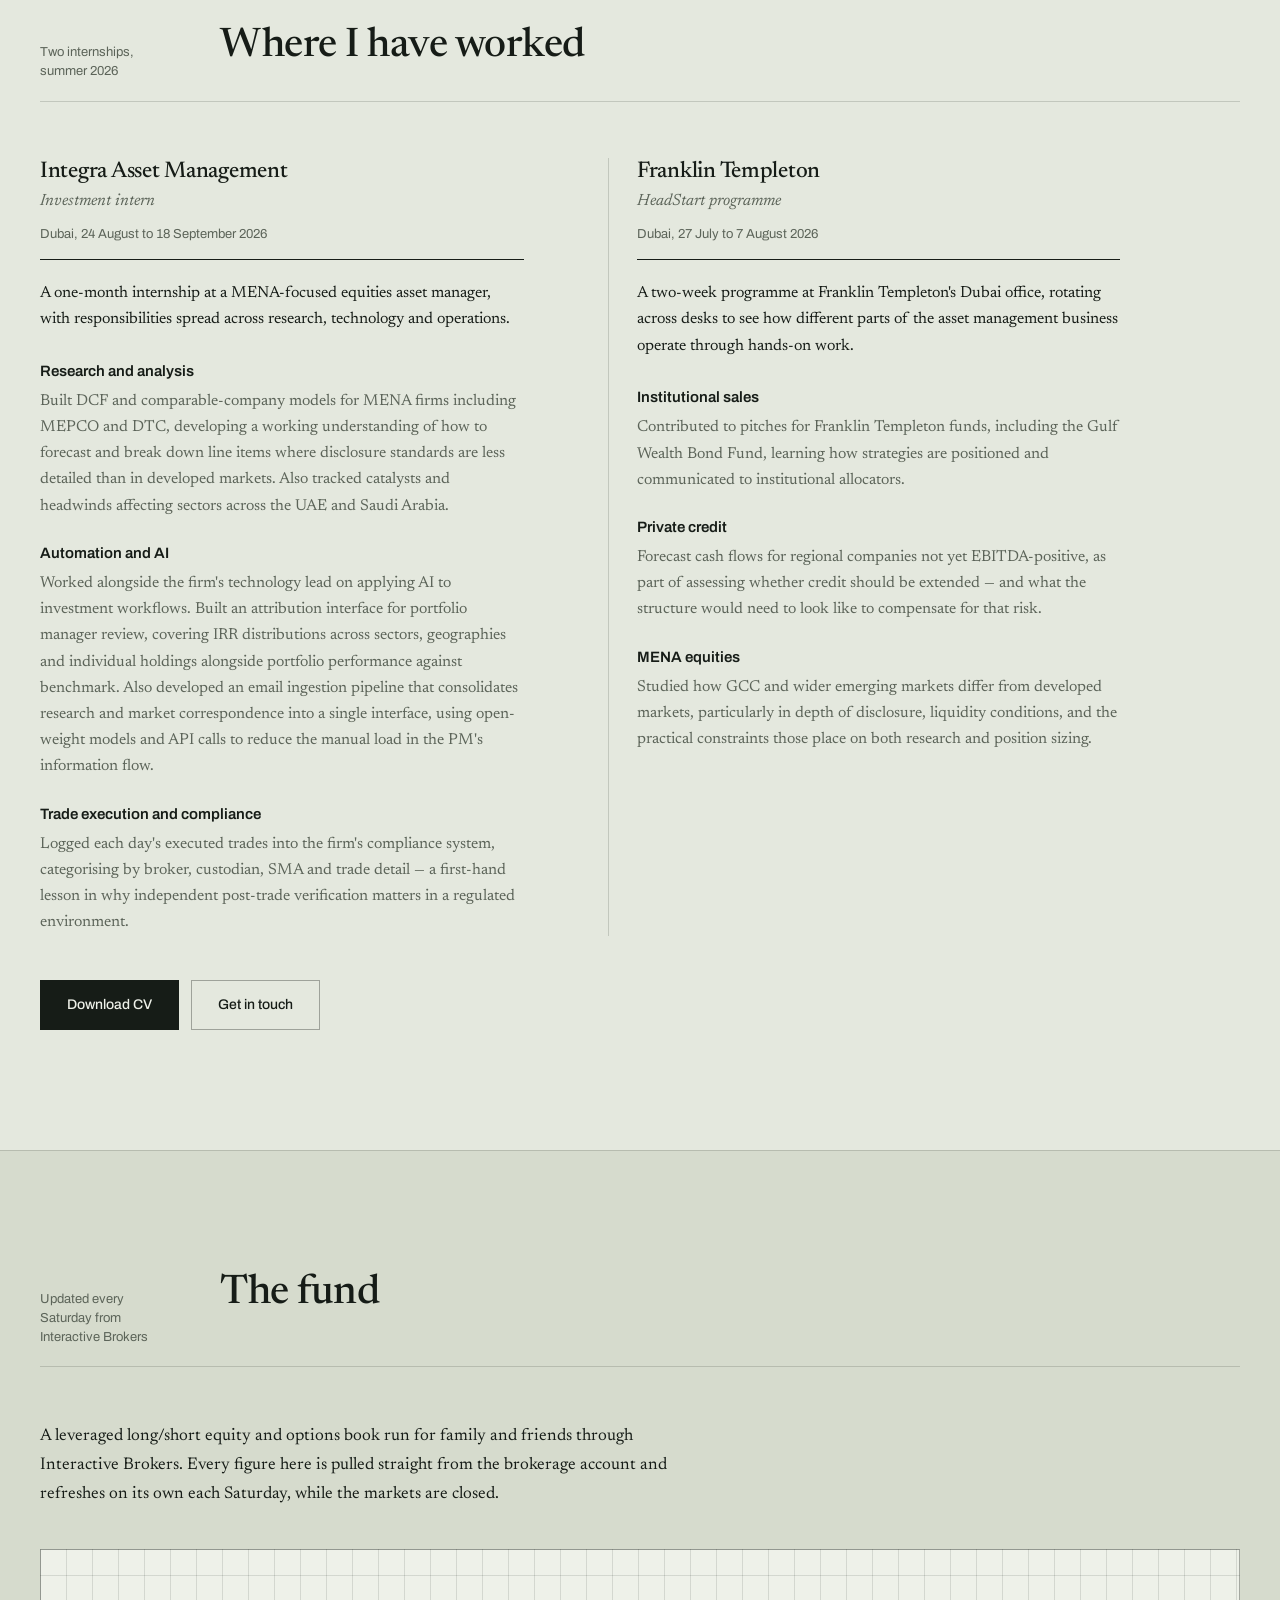
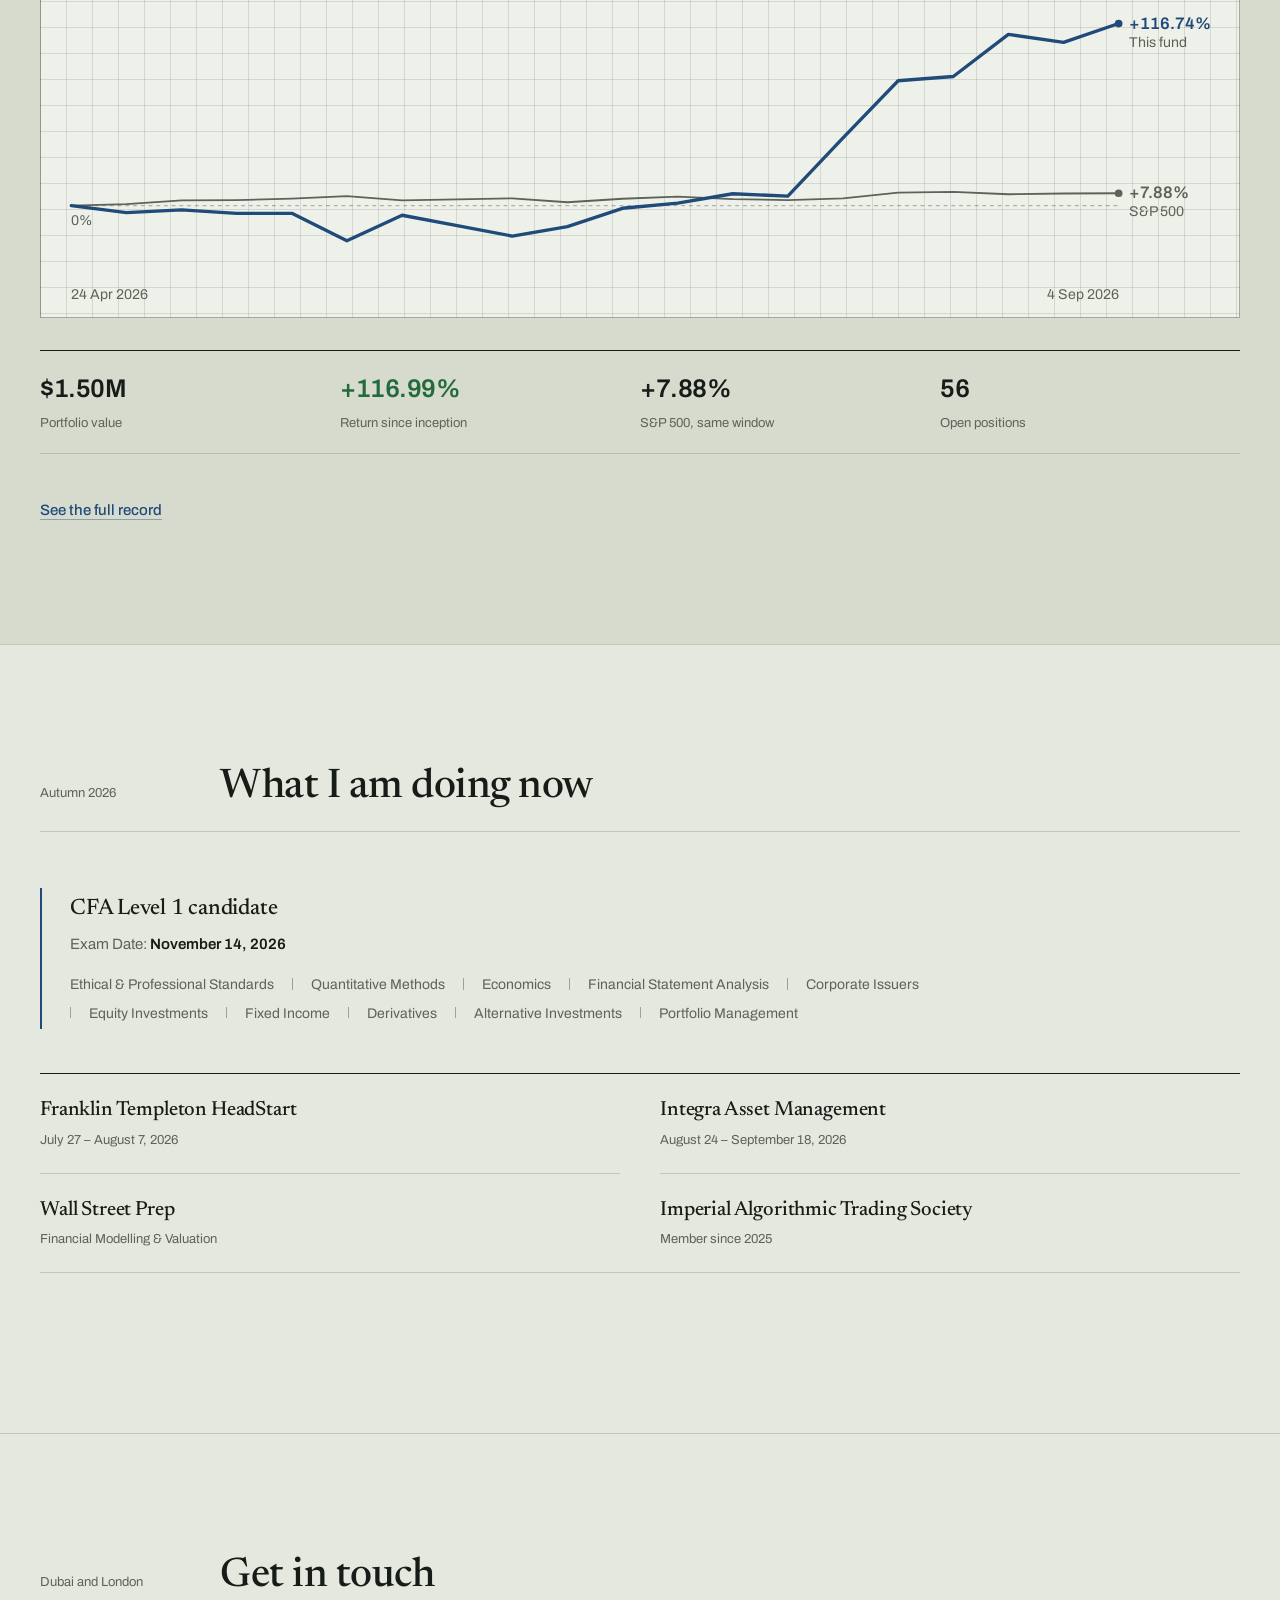
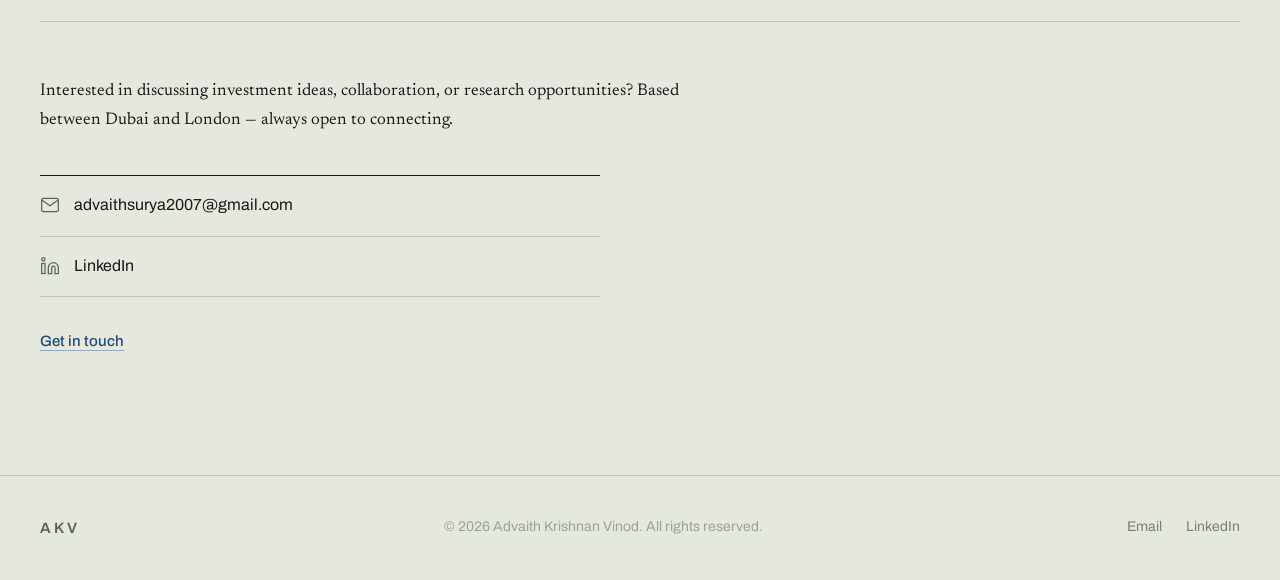
==== commit 4de26e1f: "Give the profile paragraph back its subject Stripping the fund from the profile block left "Position" ====
--- a/index.html
+++ b/index.html
@@ -97,7 +97,7 @@
                 <div class="snippet-content">
                     <h3 class="snippet-name">Advaith Krishnan Vinod</h3>
                     <p class="snippet-role">Physics undergraduate at Imperial College London</p>
-                    <p class="snippet-text">Summer intern at Franklin Templeton and Integra Asset Management, and quant trader at Queen's Tower Exchange. CFA Level 1 candidate, sitting the exam in November 2026.</p>
+                    <p class="snippet-text">Portfolio manager of a family and friends investment fund, summer intern at Franklin Templeton and Integra Asset Management, quant trader at Queen's Tower Exchange. CFA Level 1 candidate, sitting the exam in November 2026.</p>
                     <p class="snippet-text">Positions are built on DCF valuations, relative valuation frameworks, technical analysis, and macroeconomic insight — increasingly with AI doing the modelling groundwork.</p>
                     <a href="pages/about.html" class="read-more">
                         <span>More about me</span>
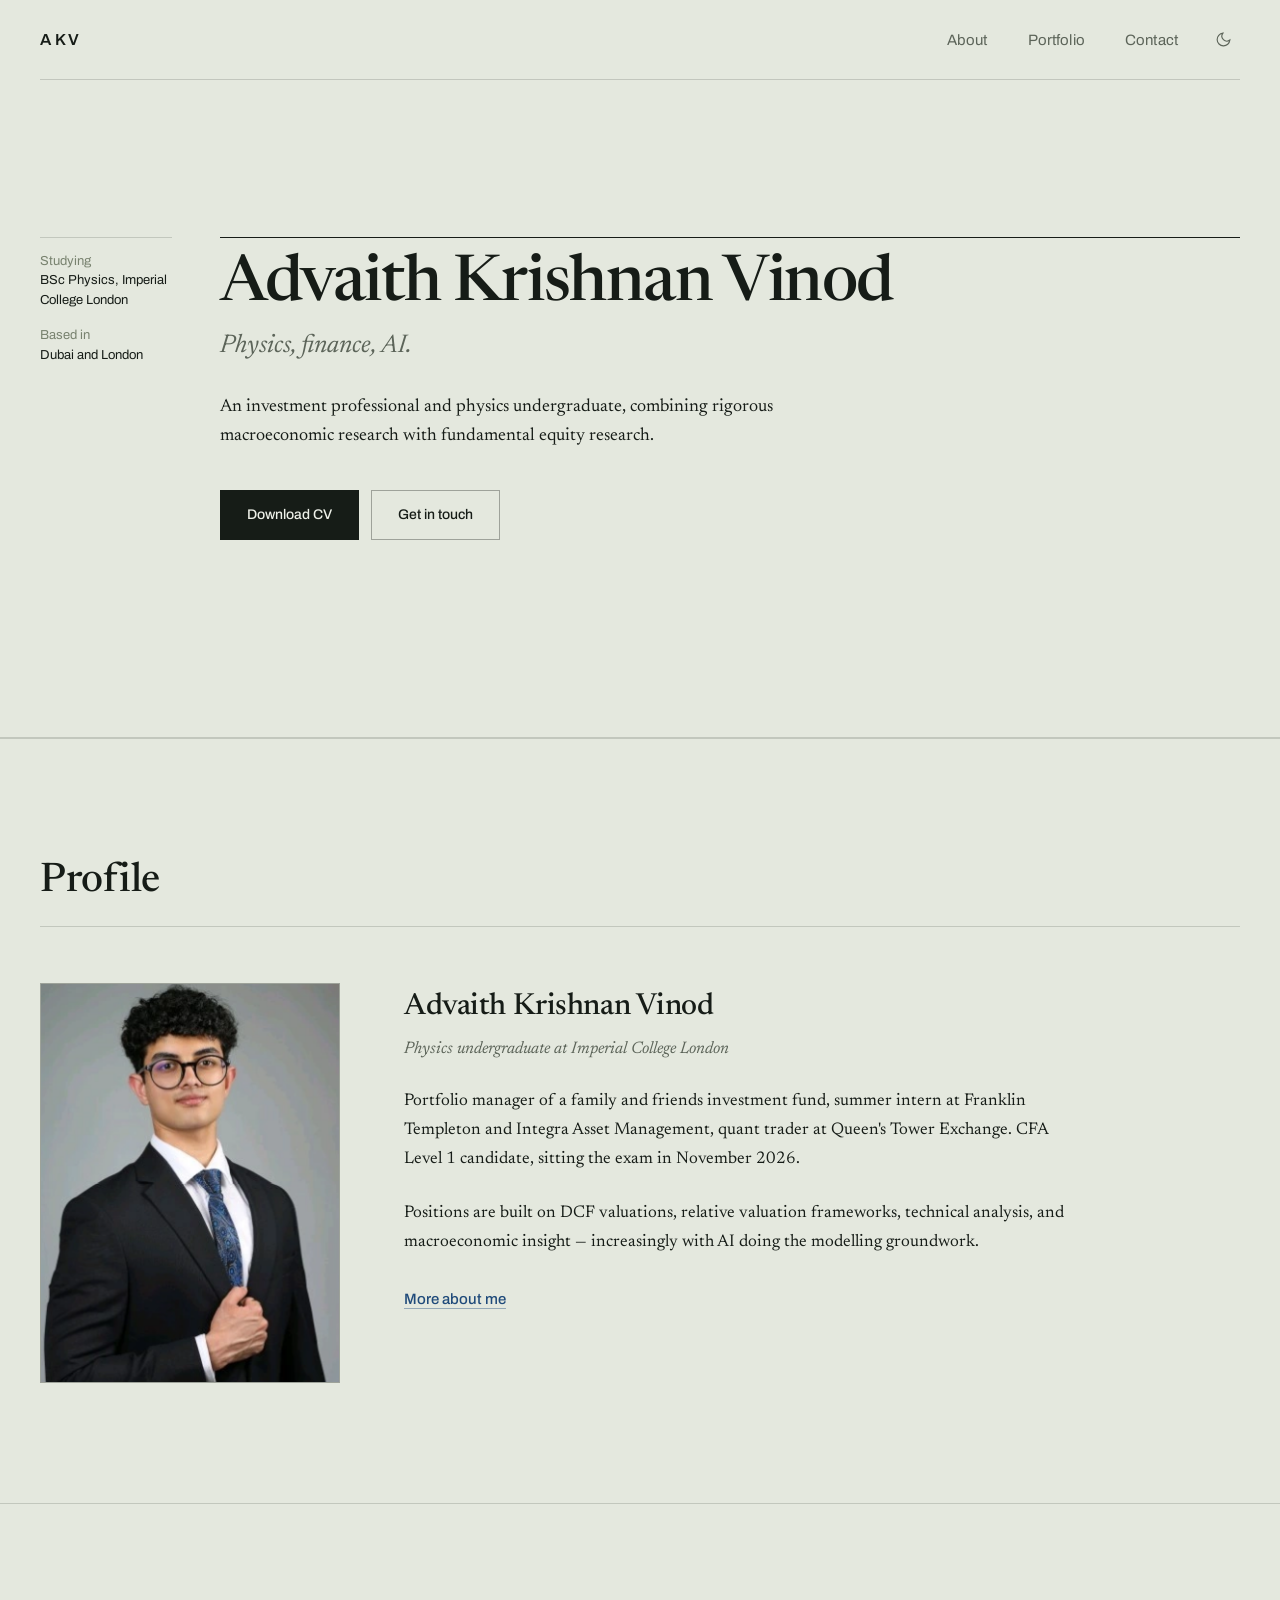
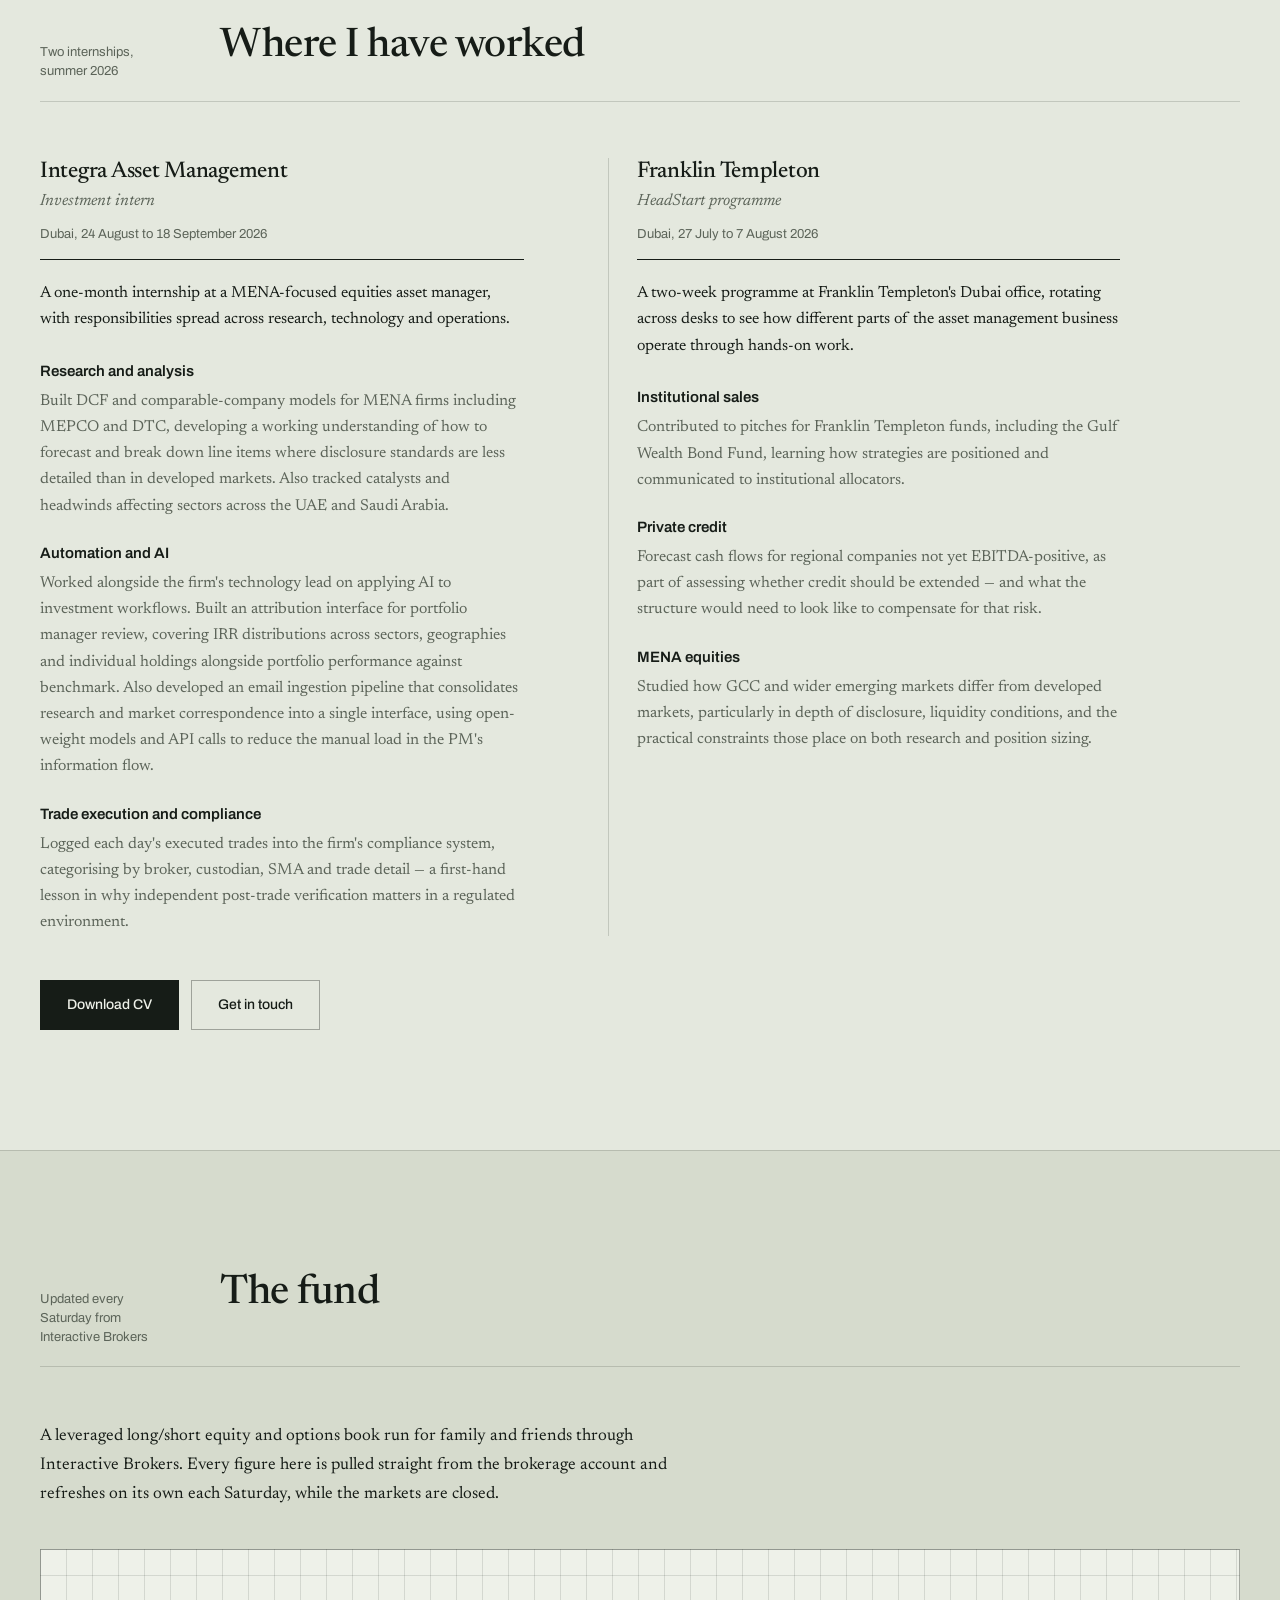
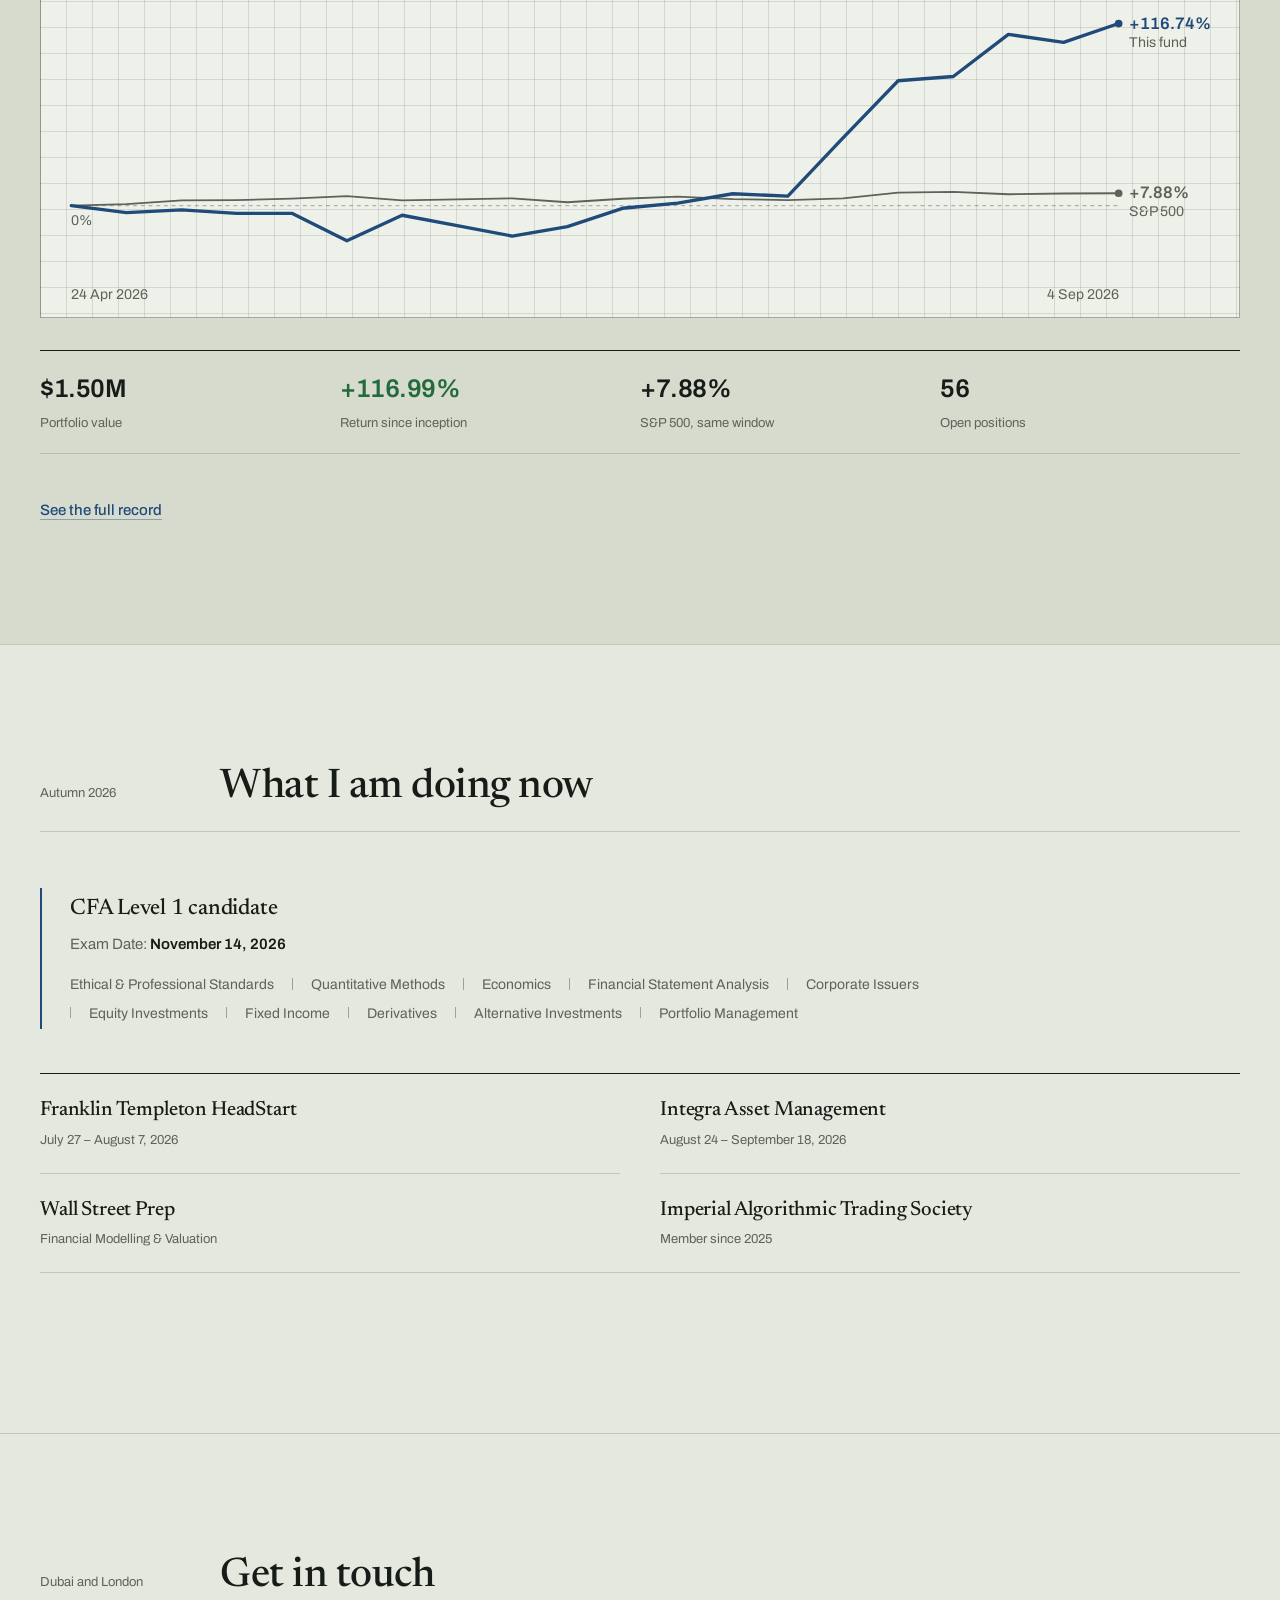
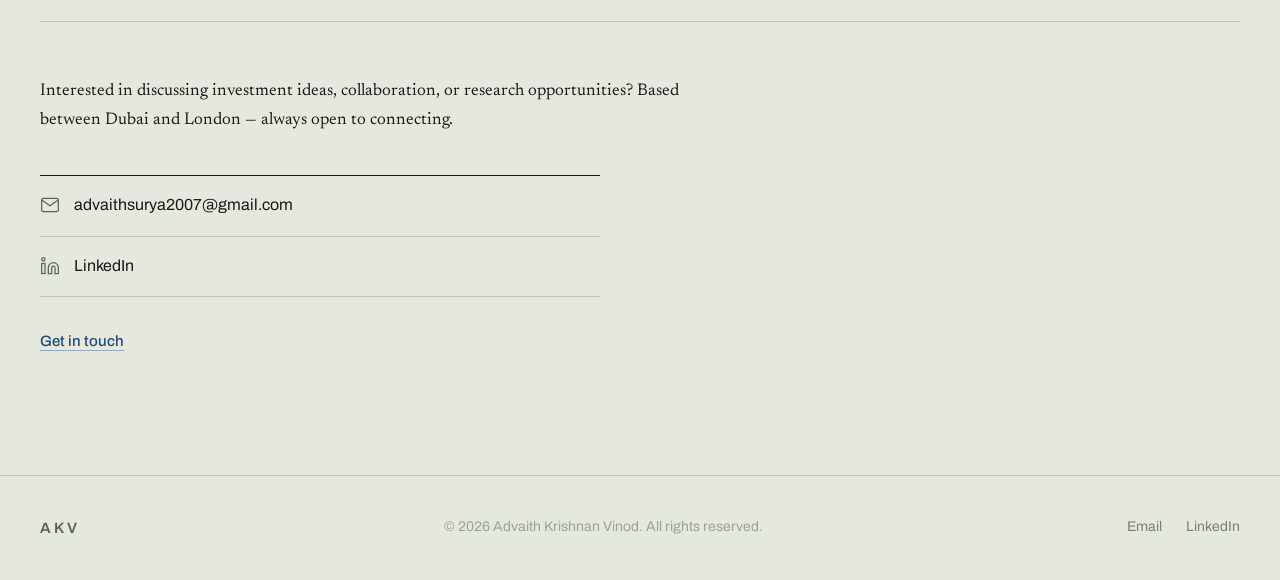
==== commit 434595d5: "Tidy the about and portfolio pages About page: - Dropped "Physics at Imperial, and a book to run" — " ====
--- a/index.html
+++ b/index.html
@@ -87,7 +87,6 @@
     <section id="about-snippet" class="section snippet-section">
         <div class="container">
             <div class="section-header">
-                <span class="section-label">The short version</span>
                 <h2 class="section-title">Profile</h2>
             </div>
             <div class="snippet-grid snippet-about">
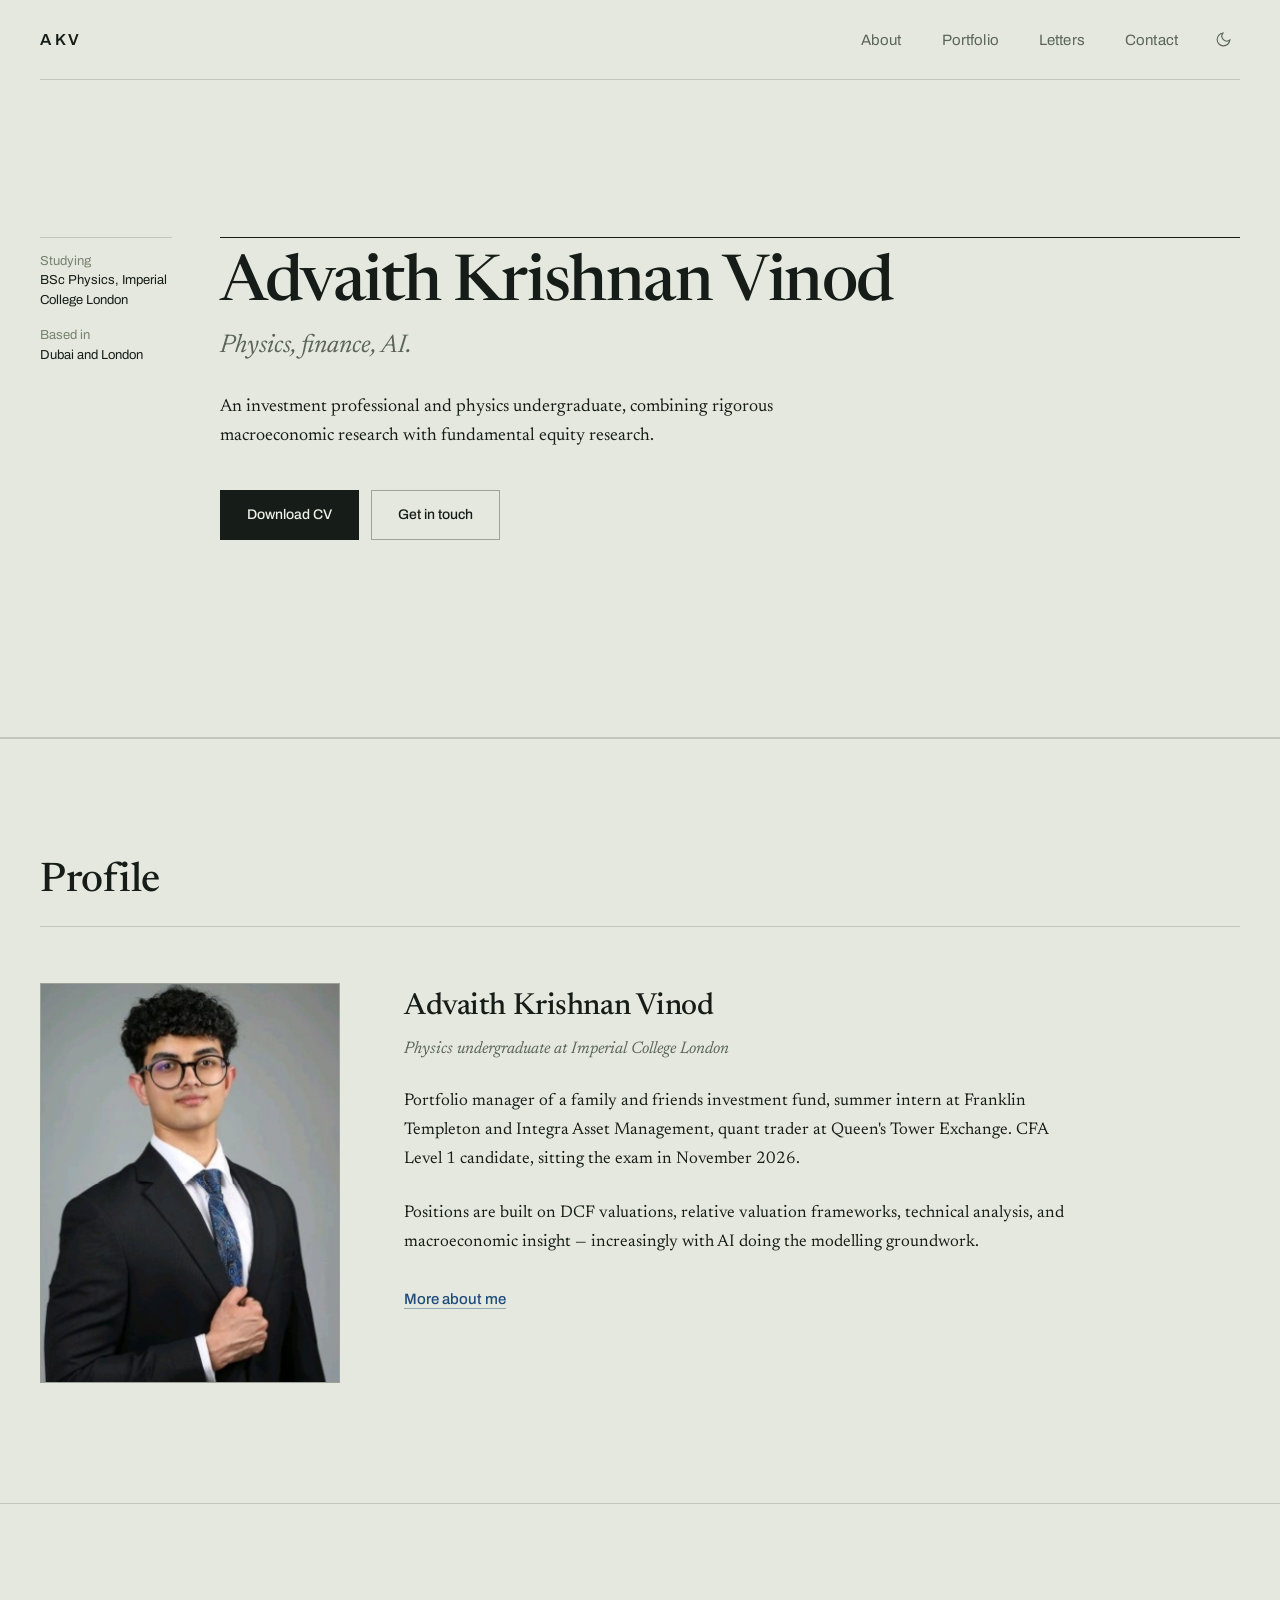
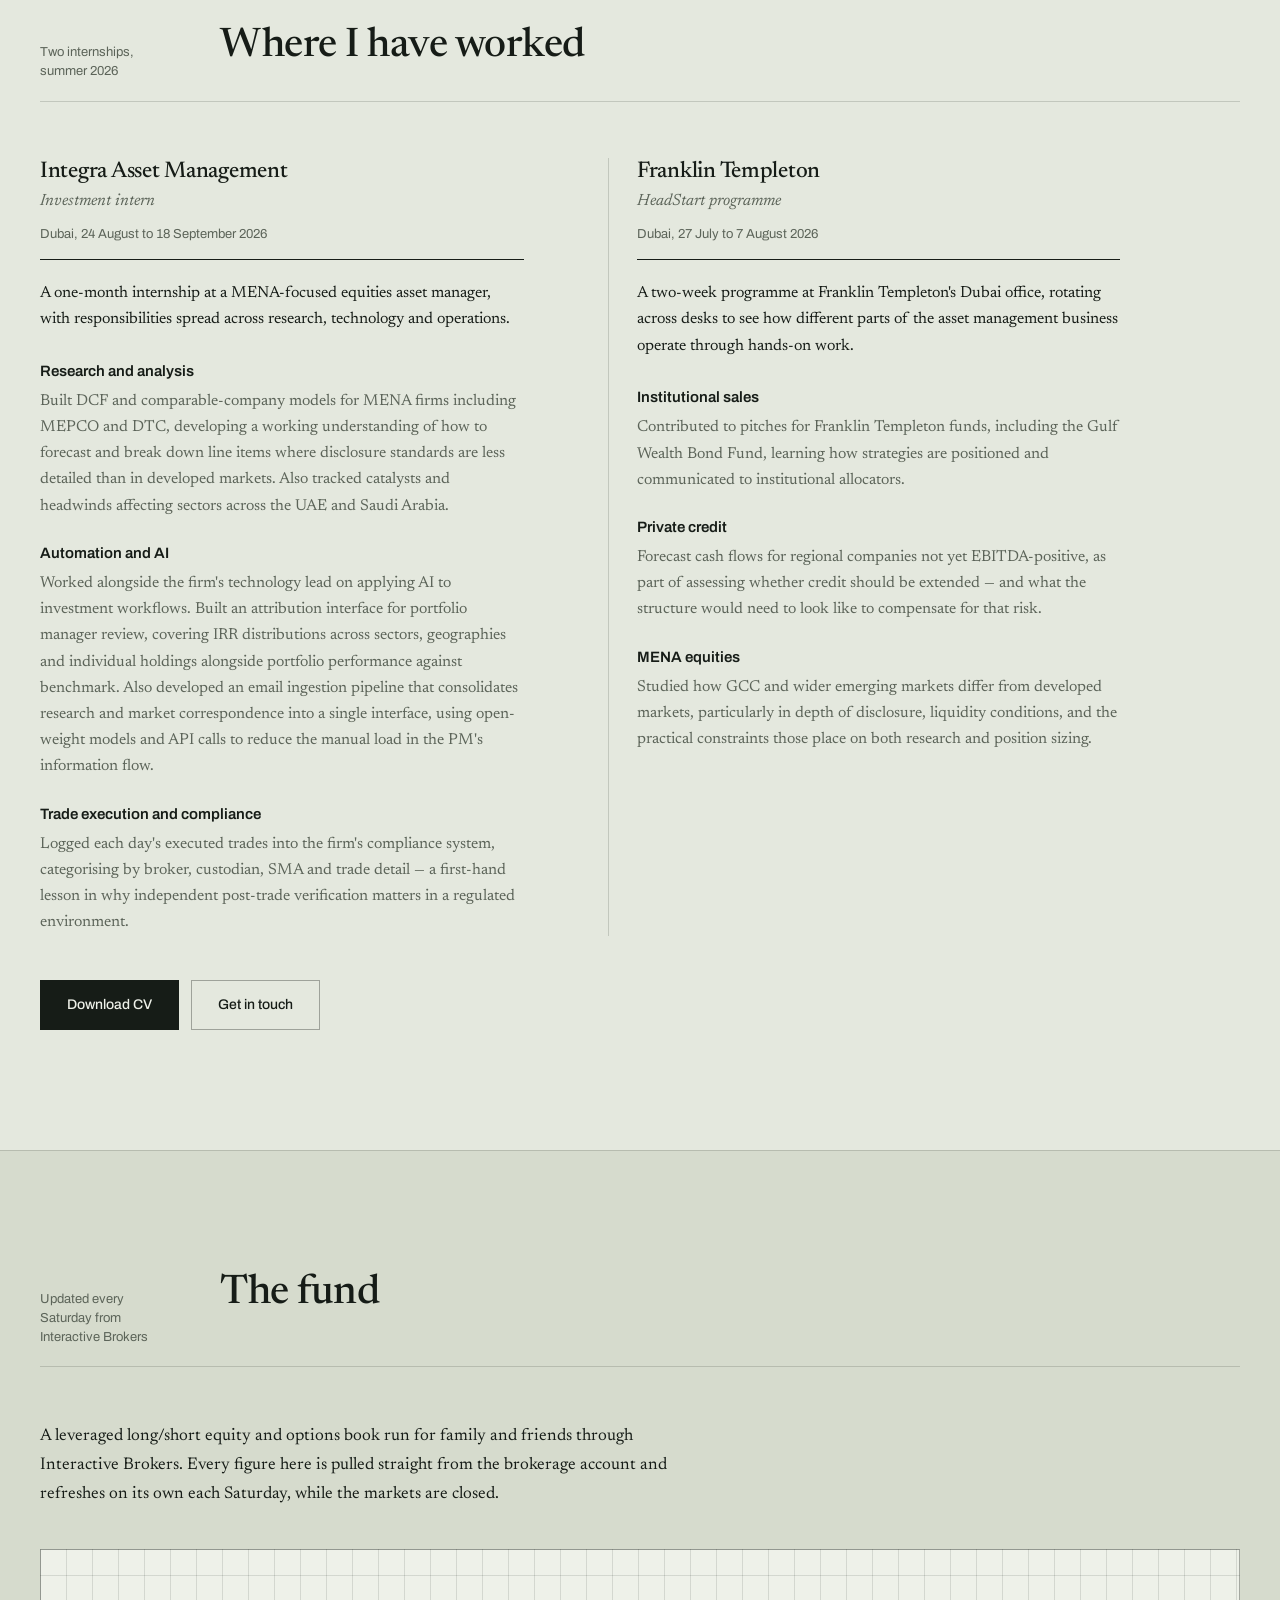
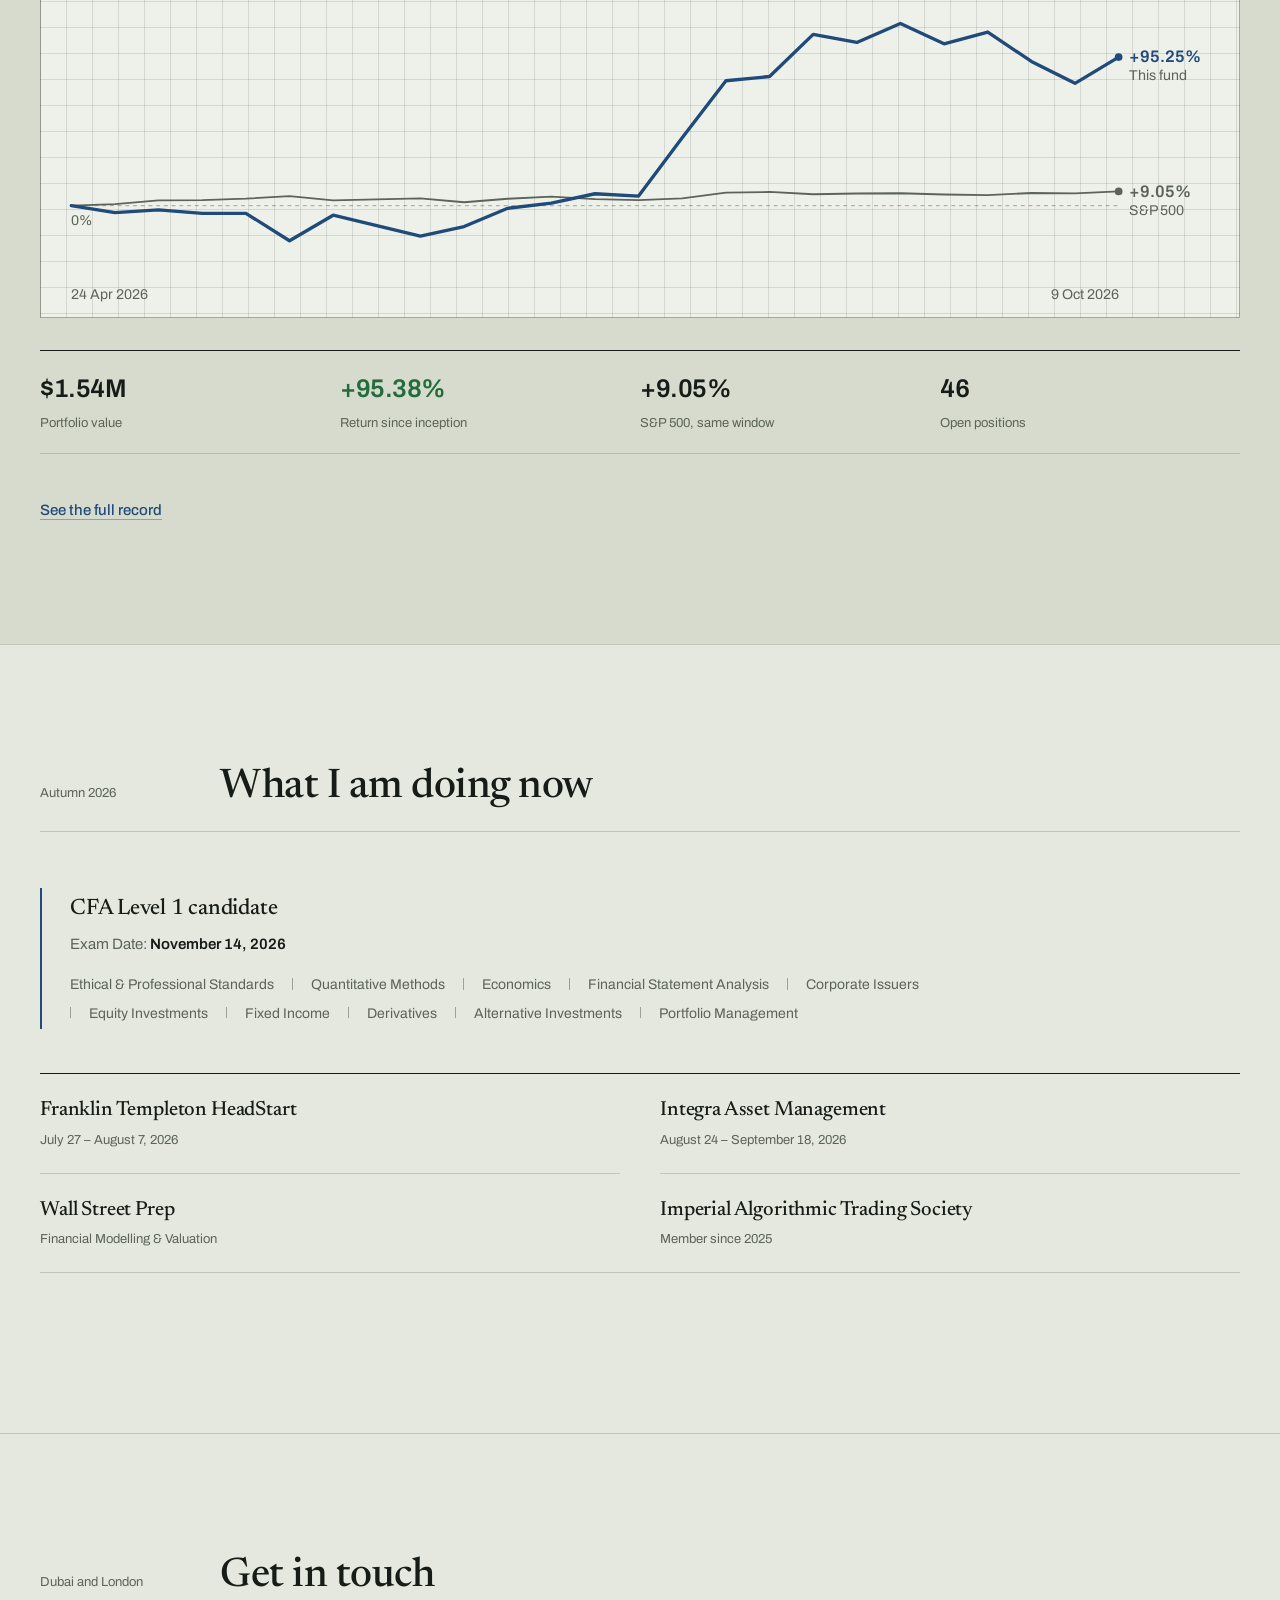
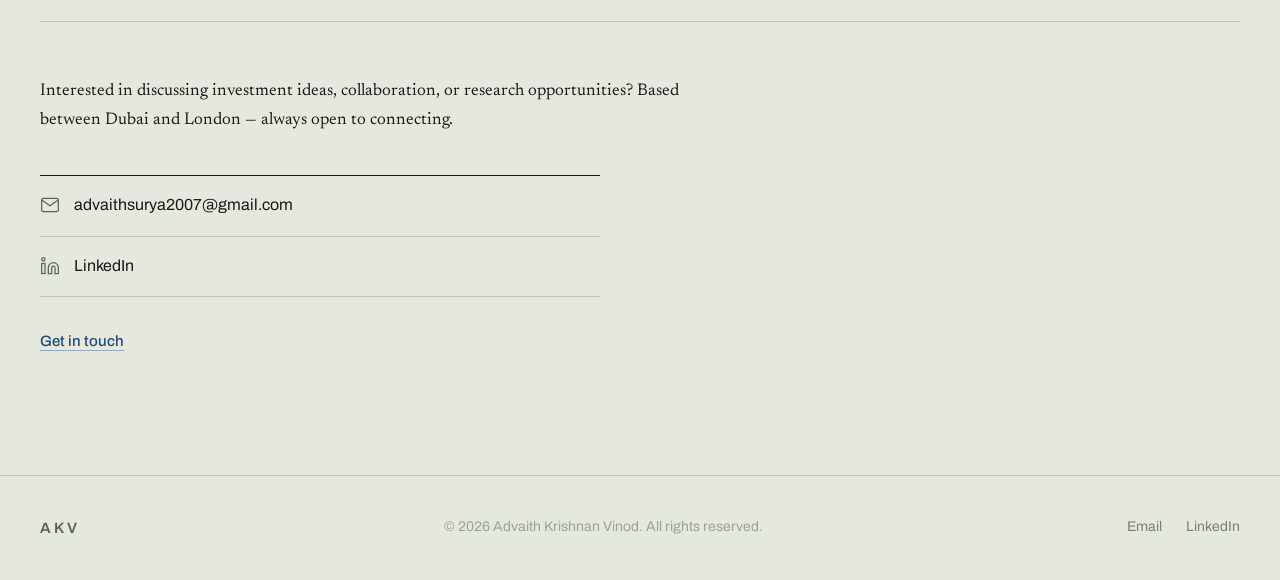
==== commit 04ade972: "Publish investor letters, starting with Q3 2026 Adds a Letters section, laid out the way a firm publ" ====
--- a/index.html
+++ b/index.html
@@ -32,6 +32,7 @@
                 <div class="nav-links">
                     <a href="pages/about.html" class="nav-link">About</a>
                     <a href="pages/portfolio.html" class="nav-link">Portfolio</a>
+                    <a href="pages/letters.html" class="nav-link">Letters</a>
                     <a href="pages/contact.html" class="nav-link">Contact</a>
                 </div>
                 <button class="theme-toggle" id="themeToggle" type="button" aria-label="Switch to dark mode">
@@ -56,6 +57,7 @@
         <div class="mobile-menu-links">
             <a href="pages/about.html" class="mobile-link">About</a>
             <a href="pages/portfolio.html" class="mobile-link">Portfolio</a>
+            <a href="pages/letters.html" class="mobile-link">Letters</a>
             <a href="pages/contact.html" class="mobile-link">Contact</a>
         </div>
     </div>
--- a/css/style.css
+++ b/css/style.css
@@ -227,6 +227,10 @@
 h1, h2, h3, h4 {
     text-wrap: balance;
 }
+
+/* The hidden attribute has to beat a display rule set by a class, or an
+   element told to hide stays on screen. */
+[hidden] { display: none !important; }
 
 /* A visible focus ring everywhere, keyed to the accent so it reads as
    deliberate rather than as the browser default. */
